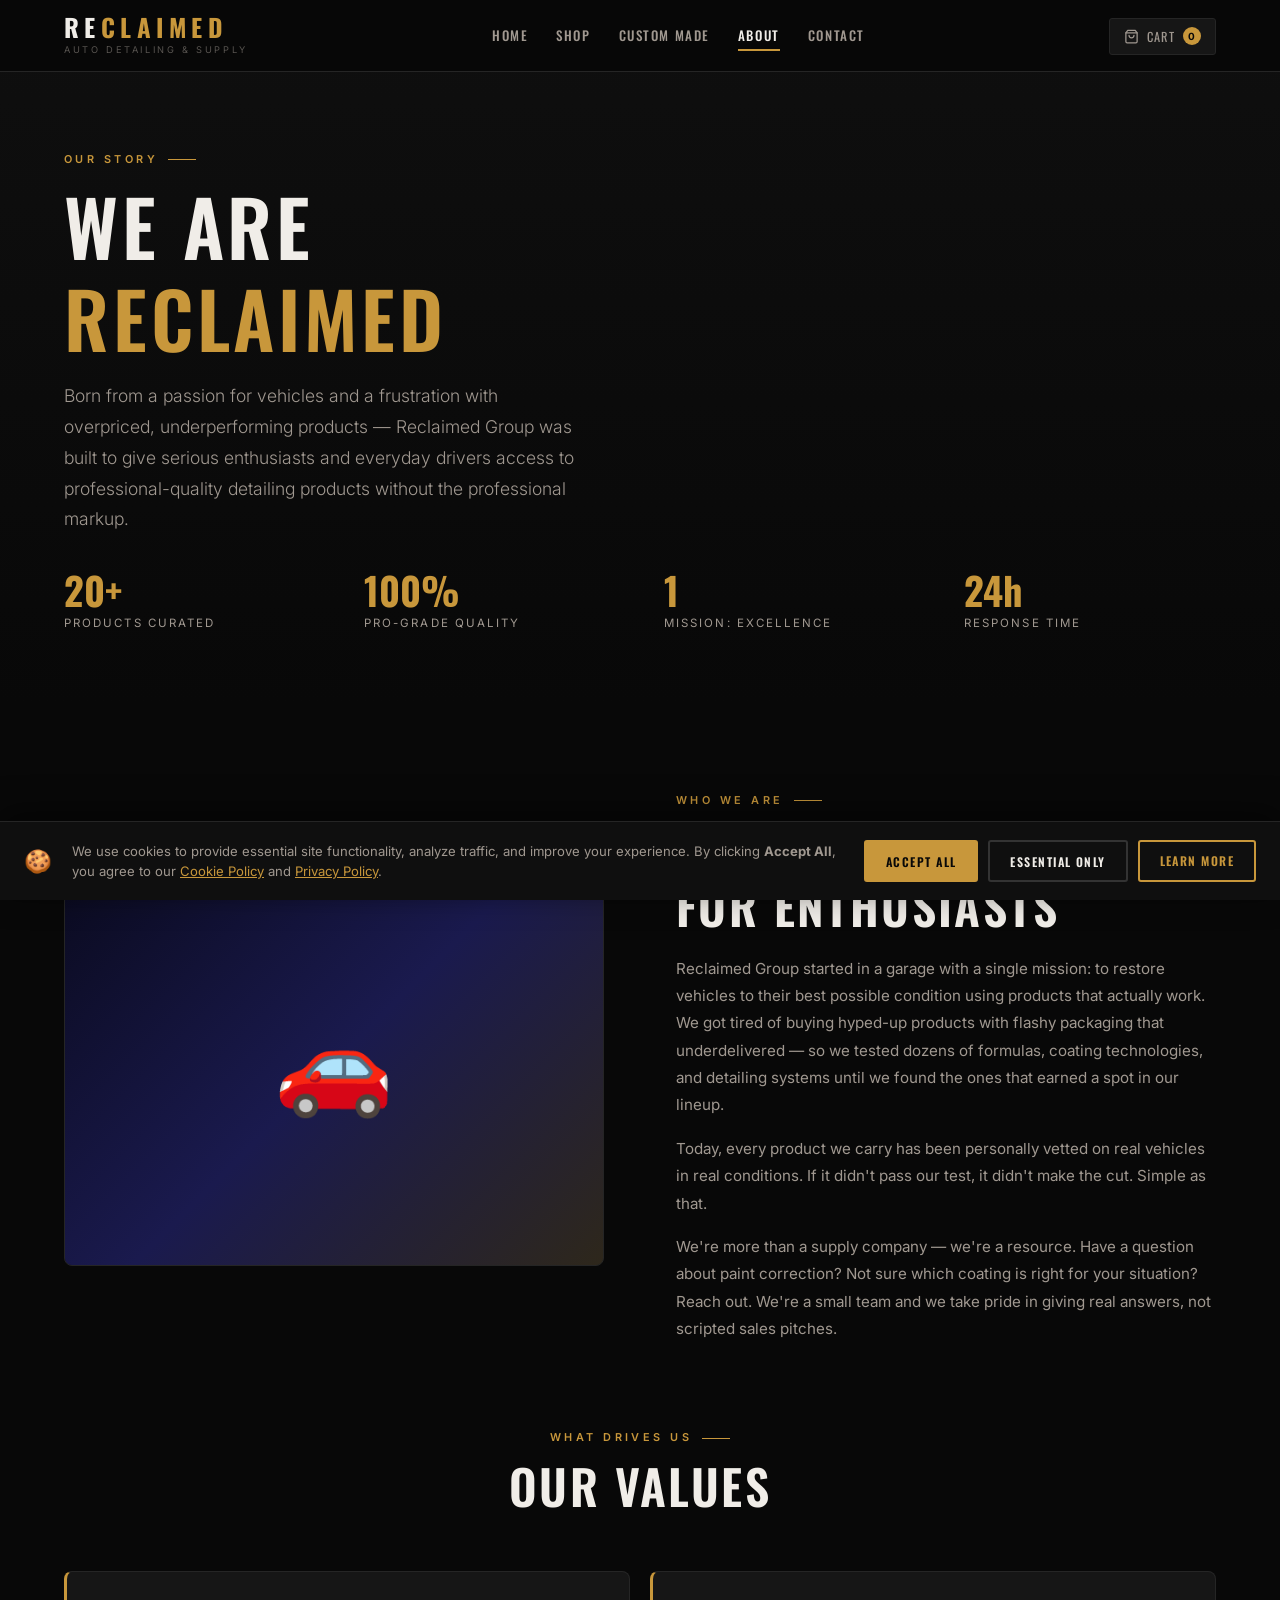
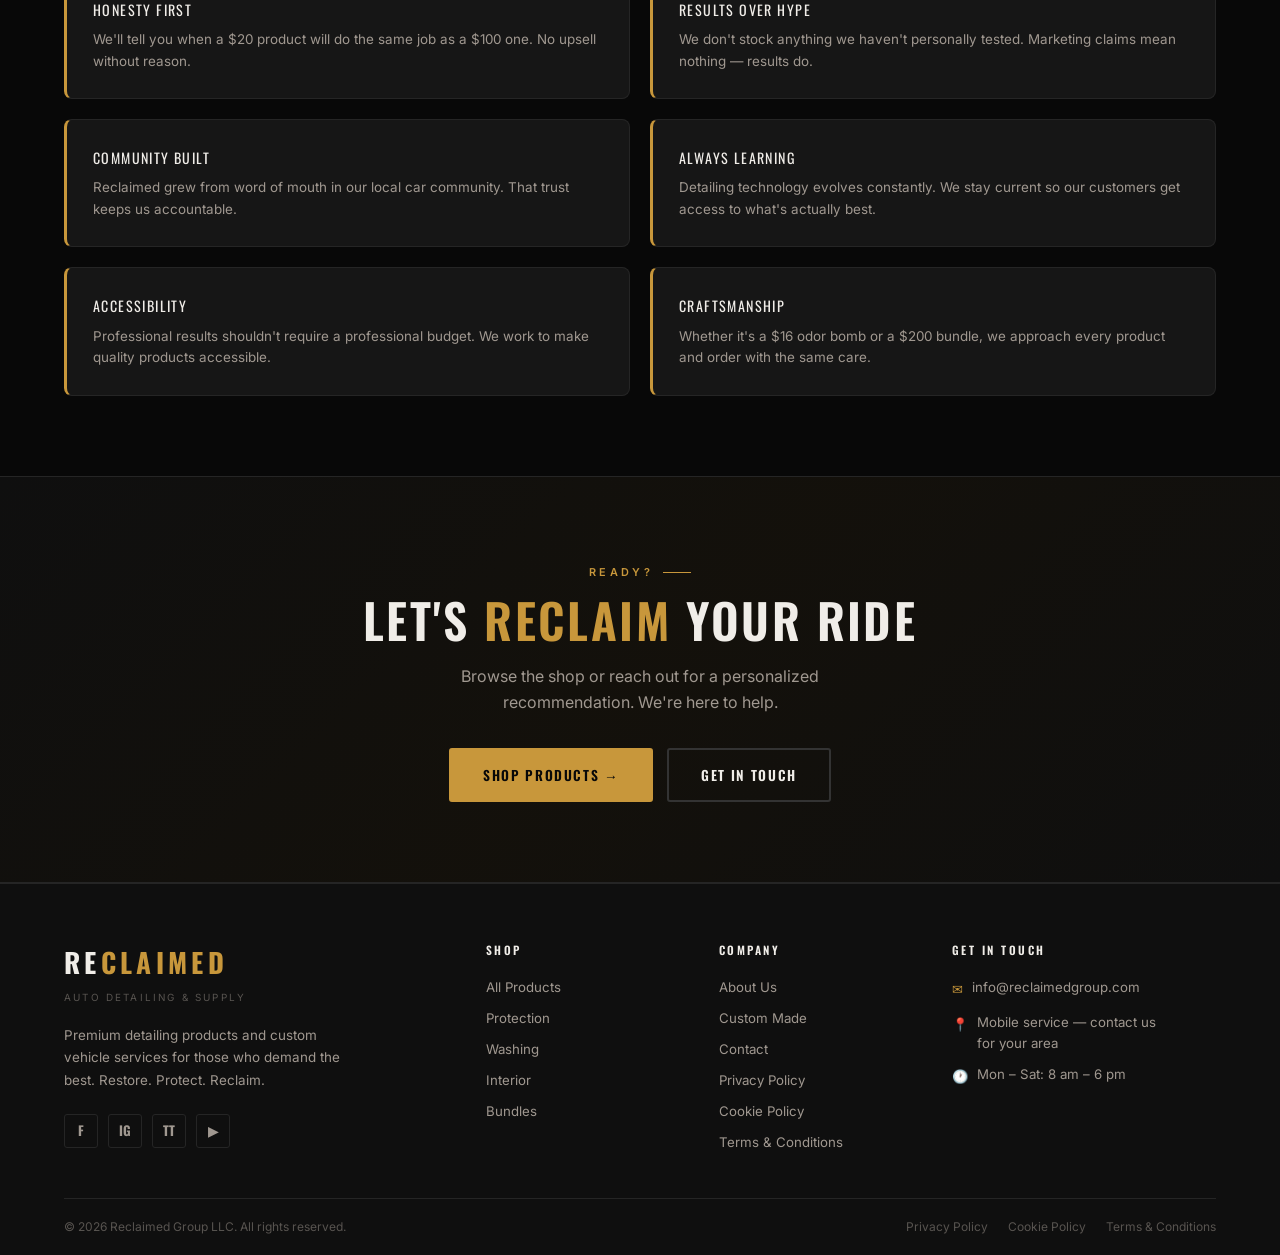
==== about.html @ 4d0b0079 "Launch Reclaimed Group full e-commerce website Complete multi-page shopping site with: - Home page w" ====
<!DOCTYPE html>
<html lang="en">
<head>
  <meta charset="UTF-8">
  <meta name="viewport" content="width=device-width, initial-scale=1.0">
  <meta name="description" content="About Reclaimed Group — who we are, what we believe, and why we do what we do.">
  <title>About | Reclaimed Group</title>
  <link rel="stylesheet" href="css/styles.css">
</head>
<body>

  <header id="nav" role="banner"></header>

  <!-- ═══ ABOUT HERO ══════════════════════════════════════════ -->
  <section class="about-hero">
    <div class="container">
      <div class="eyebrow">Our Story</div>
      <h1>We Are<br><span class="text-gold">Reclaimed</span></h1>
      <p style="font-size:1.1rem;color:var(--text-2);max-width:520px;margin-top:18px;line-height:1.75;font-weight:300">
        Born from a passion for vehicles and a frustration with overpriced, underperforming products —
        Reclaimed Group was built to give serious enthusiasts and everyday drivers access to professional-quality
        detailing products without the professional markup.
      </p>
      <div class="stats-row">
        <div class="stat-item">
          <div class="stat-num">20+</div>
          <div class="stat-label">Products Curated</div>
        </div>
        <div class="stat-item">
          <div class="stat-num">100%</div>
          <div class="stat-label">Pro-Grade Quality</div>
        </div>
        <div class="stat-item">
          <div class="stat-num">1</div>
          <div class="stat-label">Mission: Excellence</div>
        </div>
        <div class="stat-item">
          <div class="stat-num">24h</div>
          <div class="stat-label">Response Time</div>
        </div>
      </div>
    </div>
  </section>

  <!-- ═══ OUR STORY ═══════════════════════════════════════════ -->
  <section class="section">
    <div class="container">
      <div class="about-story">
        <div class="about-img-box">
          <div class="about-img-inner" aria-hidden="true" style="font-size:6rem">🚗</div>
        </div>
        <div>
          <div class="eyebrow">Who We Are</div>
          <h2 style="margin-bottom:20px">Built by Enthusiasts,<br>for Enthusiasts</h2>
          <p style="font-size:.95rem;color:var(--text-2);line-height:1.8;margin-bottom:16px">
            Reclaimed Group started in a garage with a single mission: to restore vehicles to their best possible
            condition using products that actually work. We got tired of buying hyped-up products with flashy packaging
            that underdelivered — so we tested dozens of formulas, coating technologies, and detailing systems until
            we found the ones that earned a spot in our lineup.
          </p>
          <p style="font-size:.95rem;color:var(--text-2);line-height:1.8;margin-bottom:16px">
            Today, every product we carry has been personally vetted on real vehicles in real conditions.
            If it didn't pass our test, it didn't make the cut. Simple as that.
          </p>
          <p style="font-size:.95rem;color:var(--text-2);line-height:1.8">
            We're more than a supply company — we're a resource. Have a question about paint correction?
            Not sure which coating is right for your situation? Reach out. We're a small team and we take
            pride in giving real answers, not scripted sales pitches.
          </p>
        </div>
      </div>
    </div>
  </section>

  <!-- ═══ OUR VALUES ═══════════════════════════════════════════ -->
  <section class="section" style="padding-top:0">
    <div class="container">
      <div class="section-header text-center">
        <div class="eyebrow">What Drives Us</div>
        <h2>Our Values</h2>
      </div>
      <div class="values-grid">
        <div class="value-card">
          <div class="value-title">Honesty First</div>
          <p class="value-desc">We'll tell you when a $20 product will do the same job as a $100 one. No upsell without reason.</p>
        </div>
        <div class="value-card">
          <div class="value-title">Results Over Hype</div>
          <p class="value-desc">We don't stock anything we haven't personally tested. Marketing claims mean nothing — results do.</p>
        </div>
        <div class="value-card">
          <div class="value-title">Community Built</div>
          <p class="value-desc">Reclaimed grew from word of mouth in our local car community. That trust keeps us accountable.</p>
        </div>
        <div class="value-card">
          <div class="value-title">Always Learning</div>
          <p class="value-desc">Detailing technology evolves constantly. We stay current so our customers get access to what's actually best.</p>
        </div>
        <div class="value-card">
          <div class="value-title">Accessibility</div>
          <p class="value-desc">Professional results shouldn't require a professional budget. We work to make quality products accessible.</p>
        </div>
        <div class="value-card">
          <div class="value-title">Craftsmanship</div>
          <p class="value-desc">Whether it's a $16 odor bomb or a $200 bundle, we approach every product and order with the same care.</p>
        </div>
      </div>
    </div>
  </section>

  <!-- ═══ CTA ════════════════════════════════════════════════ -->
  <section class="cta-banner">
    <div class="container">
      <div class="eyebrow">Ready?</div>
      <h2>Let's <span class="text-gold">Reclaim</span> Your Ride</h2>
      <p>Browse the shop or reach out for a personalized recommendation. We're here to help.</p>
      <div style="display:flex;gap:14px;justify-content:center;flex-wrap:wrap">
        <a href="shop.html" class="btn btn-primary">Shop Products &rarr;</a>
        <a href="contact.html" class="btn btn-outline">Get in Touch</a>
      </div>
    </div>
  </section>

  <footer id="footer" role="contentinfo"></footer>

  <script src="js/products.js"></script>
  <script src="js/cart.js"></script>
  <script src="js/components.js"></script>
  <script src="js/main.js"></script>
</body>
</html>
---- css/styles.css ----
@import url('https://fonts.googleapis.com/css2?family=Oswald:wght@400;500;600;700&family=Inter:wght@300;400;500;600;700&display=swap');

/* ============================================================
   RECLAIMED GROUP — Main Stylesheet
   ============================================================ */

:root {
  --gold:        #c8973b;
  --gold-light:  #e8b96a;
  --gold-dark:   #9e7628;
  --black:       #080808;
  --dark:        #0f0f0f;
  --card:        #161616;
  --card-hover:  #1e1e1e;
  --text-1:      #f0ede8;
  --text-2:      #a09890;
  --text-3:      #585450;
  --border:      #252525;
  --border-2:    #333333;
  --error:       #e05555;
  --success:     #4caf50;
  --font-h:      'Oswald', sans-serif;
  --font-b:      'Inter', sans-serif;
  --container:   1200px;
  --nav-h:       72px;
  --radius:      3px;
  --radius-lg:   8px;
  --shadow:      0 4px 32px rgba(0,0,0,0.55);
  --shadow-g:    0 0 40px rgba(200,151,59,0.18);
  --t:           0.2s ease;
  --ts:          0.35s ease;
}

*, *::before, *::after { box-sizing: border-box; margin: 0; padding: 0; }
html { scroll-behavior: smooth; font-size: 16px; }

body {
  font-family: var(--font-b);
  background: var(--black);
  color: var(--text-1);
  line-height: 1.65;
  overflow-x: hidden;
}

a { color: inherit; text-decoration: none; }
img { max-width: 100%; display: block; }
button { cursor: pointer; border: none; background: none; font-family: inherit; }
input, textarea, select { font-family: inherit; }
ul { list-style: none; }

/* ── Layout ──────────────────────────────── */
.container { max-width: var(--container); margin: 0 auto; padding: 0 24px; }
.section    { padding: 80px 0; }
.section-lg { padding: 120px 0; }

/* ── Typography ──────────────────────────── */
h1,h2,h3,h4,h5,h6 {
  font-family: var(--font-h);
  font-weight: 600;
  text-transform: uppercase;
  letter-spacing: .05em;
  line-height: 1.2;
}
h1 { font-size: clamp(2.4rem, 6vw, 5rem); }
h2 { font-size: clamp(1.8rem, 4vw, 3rem); }
h3 { font-size: clamp(1.2rem, 2.5vw, 1.8rem); }

.text-gold   { color: var(--gold); }
.text-muted  { color: var(--text-2); }
.text-center { text-align: center; }

/* ── Buttons ─────────────────────────────── */
.btn {
  display: inline-flex;
  align-items: center;
  gap: 8px;
  padding: 14px 32px;
  font-family: var(--font-h);
  font-size: .85rem;
  font-weight: 600;
  text-transform: uppercase;
  letter-spacing: .12em;
  border-radius: var(--radius);
  transition: all var(--t);
  cursor: pointer;
  white-space: nowrap;
  border: 2px solid transparent;
}

.btn-primary { background: var(--gold); color: var(--black); border-color: var(--gold); }
.btn-primary:hover { background: var(--gold-light); border-color: var(--gold-light); transform: translateY(-2px); box-shadow: var(--shadow-g); }

.btn-outline { background: transparent; color: var(--text-1); border-color: var(--border-2); }
.btn-outline:hover { border-color: var(--gold); color: var(--gold); transform: translateY(-2px); }

.btn-ghost { background: transparent; color: var(--gold); border-color: var(--gold); padding: 10px 20px; font-size: .75rem; }
.btn-ghost:hover { background: var(--gold); color: var(--black); }

.btn-sm { padding: 9px 20px; font-size: .75rem; }
.btn-full { width: 100%; justify-content: center; }

/* ── Navigation ──────────────────────────── */
#nav {
  position: fixed; top: 0; left: 0; right: 0; z-index: 1000;
  height: var(--nav-h);
  background: rgba(8,8,8,.95);
  backdrop-filter: blur(14px);
  border-bottom: 1px solid var(--border);
  transition: all var(--ts);
}
#nav.scrolled { background: rgba(8,8,8,.99); box-shadow: var(--shadow); }

.nav-inner { display: flex; align-items: center; justify-content: space-between; height: var(--nav-h); }

.nav-logo { display: flex; flex-direction: column; gap: 0; }
.nav-logo-text {
  font-family: var(--font-h);
  font-size: 1.55rem; font-weight: 700;
  letter-spacing: .22em; line-height: 1;
  color: var(--text-1);
}
.nav-logo-text span { color: var(--gold); }
.nav-logo-sub { font-size: .58rem; letter-spacing: .28em; text-transform: uppercase; color: var(--text-3); margin-top: 2px; }

.nav-links { display: flex; gap: 28px; align-items: center; }
.nav-links a {
  font-family: var(--font-h); font-size: .82rem; font-weight: 500;
  letter-spacing: .12em; text-transform: uppercase;
  color: var(--text-2); transition: color var(--t);
  position: relative;
}
.nav-links a::after {
  content: ''; position: absolute; bottom: -4px; left: 0;
  width: 0; height: 2px; background: var(--gold); transition: width var(--t);
}
.nav-links a:hover, .nav-links a.active { color: var(--text-1); }
.nav-links a:hover::after, .nav-links a.active::after { width: 100%; }

.nav-actions { display: flex; align-items: center; gap: 12px; }

.cart-btn {
  position: relative; display: flex; align-items: center; gap: 8px;
  padding: 8px 14px; background: var(--card);
  border: 1px solid var(--border); border-radius: var(--radius);
  color: var(--text-2); font-family: var(--font-h); font-size: .78rem;
  letter-spacing: .1em; text-transform: uppercase; transition: all var(--t);
}
.cart-btn:hover { border-color: var(--gold); color: var(--gold); }

.cart-count {
  display: inline-flex; align-items: center; justify-content: center;
  min-width: 18px; height: 18px; padding: 0 4px;
  background: var(--gold); color: var(--black); border-radius: 100px;
  font-size: .62rem; font-weight: 700; font-family: var(--font-b);
}

.hamburger { display: none; flex-direction: column; gap: 5px; padding: 4px; }
.hamburger span { display: block; width: 24px; height: 2px; background: var(--text-1); transition: all var(--t); }

/* ── Mobile Nav ──────────────────────────── */
.mobile-nav {
  display: none; position: fixed;
  top: var(--nav-h); left: 0; right: 0; bottom: 0;
  background: var(--black); z-index: 999;
  padding: 32px 24px; flex-direction: column; gap: 0;
  overflow-y: auto;
}
.mobile-nav.open { display: flex; }
.mobile-nav a {
  font-family: var(--font-h); font-size: 1.6rem; font-weight: 600;
  letter-spacing: .08em; text-transform: uppercase;
  color: var(--text-2); border-bottom: 1px solid var(--border);
  padding: 20px 0; transition: color var(--t);
}
.mobile-nav a:hover { color: var(--gold); }

/* ── Hero ────────────────────────────────── */
.hero {
  position: relative; min-height: 100vh;
  display: flex; align-items: center;
  background: var(--black); overflow: hidden;
  padding-top: var(--nav-h);
}
.hero-bg {
  position: absolute; inset: 0;
  background:
    radial-gradient(ellipse at 70% 50%, rgba(200,151,59,.07) 0%, transparent 60%),
    radial-gradient(ellipse at 15% 80%, rgba(200,151,59,.04) 0%, transparent 50%);
}
.hero-grid-lines {
  position: absolute; inset: 0;
  background-image:
    linear-gradient(rgba(200,151,59,.025) 1px, transparent 1px),
    linear-gradient(90deg, rgba(200,151,59,.025) 1px, transparent 1px);
  background-size: 64px 64px;
}
.hero-content { position: relative; z-index: 2; }
.hero-eyebrow {
  display: inline-flex; align-items: center; gap: 12px;
  margin-bottom: 24px; font-size: .72rem; letter-spacing: .32em;
  text-transform: uppercase; color: var(--gold); font-weight: 600;
}
.hero-eyebrow::before { content: ''; display: block; width: 36px; height: 1px; background: var(--gold); }

.hero h1 {
  font-size: clamp(3rem, 9vw, 7.5rem); font-weight: 700;
  letter-spacing: .14em; line-height: .95; margin-bottom: 28px;
}
.hero h1 .line-gold { color: var(--gold); }

.hero-desc {
  font-size: 1.05rem; color: var(--text-2);
  max-width: 460px; margin-bottom: 40px; line-height: 1.75; font-weight: 300;
}
.hero-actions { display: flex; gap: 14px; flex-wrap: wrap; }

.hero-badge {
  position: absolute; right: 8%; top: 50%; transform: translateY(-50%);
  width: 150px; height: 150px; border-radius: 50%;
  border: 1px solid rgba(200,151,59,.4);
  display: flex; flex-direction: column; align-items: center; justify-content: center;
  text-align: center; animation: heroSpin 24s linear infinite;
}
@keyframes heroSpin {
  from { transform: translateY(-50%) rotate(0deg); }
  to   { transform: translateY(-50%) rotate(360deg); }
}
.hero-badge-inner { animation: heroSpin 24s linear infinite reverse; }
.hero-badge-line1 { font-family: var(--font-h); font-size: .58rem; letter-spacing: .2em; color: var(--gold); display: block; }
.hero-badge-num   { font-family: var(--font-h); font-size: 1.6rem; font-weight: 700; color: var(--gold); display: block; line-height: 1; }

/* ── Section Headers ─────────────────────── */
.section-header { margin-bottom: 48px; }
.eyebrow {
  display: inline-flex; align-items: center; gap: 10px;
  font-size: .68rem; letter-spacing: .32em; text-transform: uppercase;
  color: var(--gold); font-weight: 600; margin-bottom: 10px;
}
.eyebrow::after { content: ''; display: block; width: 28px; height: 1px; background: var(--gold); }

/* ── Product Cards ───────────────────────── */
.product-grid { display: grid; grid-template-columns: repeat(auto-fill, minmax(270px, 1fr)); gap: 20px; }

.product-card {
  background: var(--card); border: 1px solid var(--border);
  border-radius: var(--radius-lg); overflow: hidden;
  transition: all var(--ts); cursor: pointer;
}
.product-card:hover { border-color: var(--gold); transform: translateY(-4px); box-shadow: var(--shadow-g); }

.product-image { position: relative; aspect-ratio: 4/3; overflow: hidden; }
.product-image-bg {
  width: 100%; height: 100%;
  display: flex; align-items: center; justify-content: center; font-size: 3.2rem;
}

.product-badge {
  position: absolute; top: 12px; left: 12px;
  padding: 4px 10px; font-family: var(--font-h); font-size: .62rem;
  font-weight: 700; letter-spacing: .1em; text-transform: uppercase;
  border-radius: 2px; color: var(--black);
}
.product-badge.popular { background: #e05555; color: #fff; }
.product-badge.new     { background: var(--gold); }
.product-badge.bundle  { background: #4caf50; color: #fff; }

.product-overlay {
  position: absolute; inset: 0; background: rgba(0,0,0,.72);
  display: flex; align-items: center; justify-content: center;
  opacity: 0; transition: opacity var(--t);
}
.product-card:hover .product-overlay { opacity: 1; }

.product-info { padding: 16px; }
.product-category { font-size: .62rem; letter-spacing: .22em; text-transform: uppercase; color: var(--gold); font-weight: 600; margin-bottom: 6px; }
.product-name { font-family: var(--font-h); font-size: 1rem; font-weight: 600; letter-spacing: .05em; text-transform: uppercase; color: var(--text-1); margin-bottom: 4px; }
.product-sub  { font-size: .78rem; color: var(--text-2); margin-bottom: 12px; }

.product-footer { display: flex; align-items: center; justify-content: space-between; padding-top: 12px; border-top: 1px solid var(--border); }
.product-price { font-family: var(--font-h); font-size: 1.15rem; font-weight: 700; color: var(--gold); }

/* ── Cart Sidebar ────────────────────────── */
.cart-overlay {
  position: fixed; inset: 0; background: rgba(0,0,0,.72);
  z-index: 1100; opacity: 0; pointer-events: none; transition: opacity var(--ts);
}
.cart-overlay.open { opacity: 1; pointer-events: all; }

.cart-sidebar {
  position: fixed; top: 0; right: 0; bottom: 0; width: 400px; max-width: 92vw;
  background: var(--dark); border-left: 1px solid var(--border);
  z-index: 1200; transform: translateX(100%); transition: transform var(--ts);
  display: flex; flex-direction: column;
}
.cart-sidebar.open { transform: translateX(0); }

.cart-header { display: flex; align-items: center; justify-content: space-between; padding: 22px 24px; border-bottom: 1px solid var(--border); }
.cart-title  { font-family: var(--font-h); font-size: 1.1rem; letter-spacing: .1em; text-transform: uppercase; }
.cart-close  {
  width: 34px; height: 34px; display: flex; align-items: center; justify-content: center;
  background: var(--card); border: 1px solid var(--border); border-radius: var(--radius);
  color: var(--text-1); font-size: 1.1rem; transition: all var(--t);
}
.cart-close:hover { border-color: var(--error); color: var(--error); }

.cart-items { flex: 1; overflow-y: auto; padding: 12px 16px; }

.cart-empty {
  display: flex; flex-direction: column; align-items: center; justify-content: center;
  height: 100%; gap: 14px; color: var(--text-2); text-align: center; padding: 40px;
}
.cart-empty-icon { font-size: 3rem; opacity: .3; }
.cart-empty p { font-size: .9rem; }

.cart-item { display: flex; gap: 14px; padding: 16px 0; border-bottom: 1px solid var(--border); }
.cart-item-img { width: 70px; height: 70px; border-radius: var(--radius); overflow: hidden; flex-shrink: 0; }
.cart-item-info { flex: 1; }
.cart-item-name  { font-family: var(--font-h); font-size: .82rem; letter-spacing: .05em; text-transform: uppercase; margin-bottom: 4px; }
.cart-item-price { font-size: .82rem; color: var(--gold); margin-bottom: 8px; }

.cart-item-qty { display: flex; align-items: center; gap: 6px; }
.qty-btn {
  width: 22px; height: 22px; display: flex; align-items: center; justify-content: center;
  background: var(--card); border: 1px solid var(--border); border-radius: 2px;
  color: var(--text-1); font-size: 1rem; line-height: 1; transition: all var(--t);
}
.qty-btn:hover { border-color: var(--gold); color: var(--gold); }
.qty-num { font-size: .82rem; min-width: 18px; text-align: center; }

.cart-item-remove { align-self: flex-start; color: var(--text-3); font-size: .8rem; transition: color var(--t); padding: 2px; }
.cart-item-remove:hover { color: var(--error); }

.cart-footer { padding: 20px 24px; border-top: 1px solid var(--border); }
.cart-total   { display: flex; justify-content: space-between; margin-bottom: 16px; align-items: center; }
.cart-total-label { font-family: var(--font-h); font-size: .75rem; letter-spacing: .18em; text-transform: uppercase; color: var(--text-2); }
.cart-total-val   { font-family: var(--font-h); font-size: 1.35rem; color: var(--gold); font-weight: 700; }
.cart-note { font-size: .72rem; color: var(--text-3); text-align: center; margin-top: 10px; line-height: 1.55; }

/* ── Features ────────────────────────────── */
.features-grid { display: grid; grid-template-columns: repeat(3,1fr); gap: 28px; }
.feature-card { padding: 32px; background: var(--card); border: 1px solid var(--border); border-radius: var(--radius-lg); transition: border-color var(--t); }
.feature-card:hover { border-color: var(--gold); }
.feature-icon  { font-size: 2rem; margin-bottom: 16px; }
.feature-title { font-family: var(--font-h); font-size: .9rem; letter-spacing: .08em; text-transform: uppercase; margin-bottom: 10px; }
.feature-desc  { font-size: .88rem; color: var(--text-2); line-height: 1.65; }

/* ── Testimonials ────────────────────────── */
.testimonials-grid { display: grid; grid-template-columns: repeat(3,1fr); gap: 22px; }
.testimonial-card { padding: 30px; background: var(--card); border: 1px solid var(--border); border-radius: var(--radius-lg); position: relative; }
.testimonial-card::before { content: '"'; position: absolute; top: 12px; left: 22px; font-family: Georgia, serif; font-size: 5rem; color: var(--gold); opacity: .15; line-height: 1; }
.stars { color: var(--gold); font-size: .8rem; margin-bottom: 14px; }
.testimonial-text { font-size: .9rem; color: var(--text-2); line-height: 1.72; margin-bottom: 18px; font-style: italic; }
.testimonial-author { display: flex; align-items: center; gap: 10px; }
.testimonial-avatar {
  width: 38px; height: 38px; border-radius: 50%; flex-shrink: 0;
  background: linear-gradient(135deg, var(--gold-dark), var(--gold));
  display: flex; align-items: center; justify-content: center;
  font-family: var(--font-h); font-size: .95rem; color: var(--black); font-weight: 700;
}
.testimonial-name     { font-family: var(--font-h); font-size: .8rem; letter-spacing: .06em; text-transform: uppercase; }
.testimonial-location { font-size: .72rem; color: var(--text-3); }

/* ── Gallery Strip ───────────────────────── */
.gallery-strip { display: grid; grid-template-columns: repeat(6,1fr); gap: 3px; }
.gallery-item { aspect-ratio: 1; overflow: hidden; }
.gallery-tile { width: 100%; height: 100%; transition: transform .4s ease; }
.gallery-item:hover .gallery-tile { transform: scale(1.06); }

/* ── CTA Banner ──────────────────────────── */
.cta-banner {
  background: linear-gradient(135deg, var(--dark) 0%, rgba(200,151,59,.06) 50%, var(--dark) 100%);
  border-top: 1px solid var(--border); border-bottom: 1px solid var(--border);
  padding: 80px 0; text-align: center;
}
.cta-banner h2 { margin-bottom: 14px; }
.cta-banner p  { color: var(--text-2); font-size: 1rem; max-width: 460px; margin: 0 auto 32px; }

/* ── Stats ───────────────────────────────── */
.stats-row { display: flex; gap: 48px; flex-wrap: wrap; margin-top: 36px; }
.stat-item { flex: 1; min-width: 100px; }
.stat-num   { font-family: var(--font-h); font-size: 2.4rem; font-weight: 700; color: var(--gold); line-height: 1; margin-bottom: 4px; }
.stat-label { font-size: .72rem; letter-spacing: .18em; text-transform: uppercase; color: var(--text-2); }

/* ── Forms ───────────────────────────────── */
.form-group { margin-bottom: 18px; }
.form-label {
  display: block; font-size: .72rem; font-family: var(--font-h); font-weight: 600;
  letter-spacing: .16em; text-transform: uppercase; color: var(--text-2); margin-bottom: 7px;
}
.form-label .req { color: var(--gold); margin-left: 3px; }

.form-input, .form-textarea, .form-select {
  width: 100%; padding: 12px 15px;
  background: var(--card); border: 1px solid var(--border);
  border-radius: var(--radius); color: var(--text-1); font-size: .92rem;
  transition: border-color var(--t); outline: none;
}
.form-input:focus, .form-textarea:focus, .form-select:focus { border-color: var(--gold); }
.form-input::placeholder, .form-textarea::placeholder { color: var(--text-3); }
.form-textarea { min-height: 140px; resize: vertical; }

.form-select {
  appearance: none; cursor: pointer;
  background-image: url("data:image/svg+xml,%3Csvg xmlns='http://www.w3.org/2000/svg' width='12' height='8'%3E%3Cpath d='M1 1l5 5 5-5' stroke='%23666' stroke-width='1.5' fill='none' stroke-linecap='round'/%3E%3C/svg%3E");
  background-repeat: no-repeat; background-position: right 15px center;
  padding-right: 36px;
}

.form-row { display: grid; grid-template-columns: 1fr 1fr; gap: 14px; }

.form-check { display: flex; align-items: flex-start; gap: 12px; cursor: pointer; margin-bottom: 8px; }
.form-check input[type="checkbox"] { display: none; }
.check-box {
  width: 20px; height: 20px; border: 2px solid var(--border-2); border-radius: 3px;
  display: flex; align-items: center; justify-content: center; flex-shrink: 0;
  margin-top: 2px; transition: all var(--t); background: var(--card);
}
.form-check input[type="checkbox"]:checked + .check-box { background: var(--gold); border-color: var(--gold); }
.form-check input[type="checkbox"]:checked + .check-box::after { content: '✓'; font-size: .7rem; color: var(--black); font-weight: 700; }
.check-text { font-size: .83rem; color: var(--text-2); line-height: 1.55; }
.check-text a { color: var(--gold); text-decoration: underline; }

.policy-box {
  background: rgba(200,151,59,.07); border: 1px solid rgba(200,151,59,.28);
  border-radius: var(--radius-lg); padding: 18px 22px; margin-bottom: 22px;
  display: flex; gap: 12px; align-items: flex-start;
}
.policy-box-icon { font-size: 1.1rem; color: var(--gold); flex-shrink: 0; margin-top: 1px; }
.policy-box-text { font-size: .83rem; color: var(--text-2); line-height: 1.6; }
.policy-box-text a { color: var(--gold); text-decoration: underline; }

.form-section-hd {
  font-family: var(--font-h); font-size: .75rem; letter-spacing: .2em;
  text-transform: uppercase; color: var(--gold);
  border-bottom: 1px solid var(--border); padding-bottom: 10px;
  margin: 28px 0 18px;
}
.form-section-hd:first-child { margin-top: 0; }

/* ── Page Header ─────────────────────────── */
.page-header {
  padding: calc(var(--nav-h) + 56px) 0 56px;
  background: linear-gradient(180deg, var(--dark) 0%, var(--black) 100%);
  border-bottom: 1px solid var(--border); text-align: center;
}
.page-header h1 { font-size: clamp(2rem, 5vw, 3.5rem); margin-bottom: 10px; }
.page-header p  { font-size: .98rem; color: var(--text-2); max-width: 480px; margin: 0 auto; }

/* ── Filter Bar ──────────────────────────── */
.filter-bar { display: flex; align-items: center; gap: 12px; padding: 24px 0; flex-wrap: wrap; }
.filter-label { font-family: var(--font-h); font-size: .72rem; letter-spacing: .16em; text-transform: uppercase; color: var(--text-2); white-space: nowrap; }
.filter-tags  { display: flex; gap: 7px; flex-wrap: wrap; }
.filter-tag {
  padding: 7px 15px; background: var(--card); border: 1px solid var(--border);
  border-radius: 100px; font-family: var(--font-h); font-size: .68rem;
  letter-spacing: .1em; text-transform: uppercase; color: var(--text-2);
  cursor: pointer; transition: all var(--t);
}
.filter-tag:hover, .filter-tag.active { background: var(--gold); border-color: var(--gold); color: var(--black); }
.sort-select {
  margin-left: auto; padding: 7px 32px 7px 14px;
  background: var(--card); border: 1px solid var(--border); border-radius: var(--radius);
  color: var(--text-2); font-family: var(--font-h); font-size: .68rem;
  letter-spacing: .1em; text-transform: uppercase; outline: none; cursor: pointer; appearance: none;
  background-image: url("data:image/svg+xml,%3Csvg xmlns='http://www.w3.org/2000/svg' width='12' height='8'%3E%3Cpath d='M1 1l5 5 5-5' stroke='%23666' stroke-width='1.5' fill='none' stroke-linecap='round'/%3E%3C/svg%3E");
  background-repeat: no-repeat; background-position: right 10px center;
}

/* ── Product Detail ──────────────────────── */
.product-detail { padding: calc(var(--nav-h) + 40px) 0 80px; }
.product-detail-grid { display: grid; grid-template-columns: 1fr 1fr; gap: 56px; align-items: start; }
.product-detail-img { aspect-ratio: 1; border-radius: var(--radius-lg); overflow: hidden; border: 1px solid var(--border); }
.detail-thumbs { display: grid; grid-template-columns: repeat(4,1fr); gap: 8px; margin-top: 10px; }
.detail-thumb  { aspect-ratio: 1; border-radius: var(--radius); overflow: hidden; border: 2px solid var(--border); cursor: pointer; transition: border-color var(--t); }
.detail-thumb.active, .detail-thumb:hover { border-color: var(--gold); }
.product-detail-cat  { font-size: .68rem; letter-spacing: .26em; text-transform: uppercase; color: var(--gold); font-weight: 600; margin-bottom: 8px; }
.product-detail-name { font-size: clamp(1.7rem, 3vw, 2.4rem); font-family: var(--font-h); letter-spacing: .05em; text-transform: uppercase; margin-bottom: 6px; }
.product-detail-sub  { font-size: .95rem; color: var(--text-2); margin-bottom: 18px; line-height: 1.6; }
.product-detail-price { font-family: var(--font-h); font-size: 2rem; font-weight: 700; color: var(--gold); margin-bottom: 22px; }

.feature-list li { display: flex; gap: 10px; align-items: flex-start; padding: 8px 0; font-size: .88rem; color: var(--text-2); border-bottom: 1px solid var(--border); }
.feature-list li:last-child { border-bottom: none; }
.check-icon { color: var(--gold); flex-shrink: 0; margin-top: 3px; font-size: .85rem; }

.qty-control { display: flex; align-items: center; border: 1px solid var(--border); border-radius: var(--radius); overflow: hidden; }
.qty-ctrl-btn { width: 38px; height: 42px; display: flex; align-items: center; justify-content: center; background: var(--card); color: var(--text-1); font-size: 1.1rem; transition: all var(--t); }
.qty-ctrl-btn:first-child { border-right: 1px solid var(--border); }
.qty-ctrl-btn:last-child  { border-left:  1px solid var(--border); }
.qty-ctrl-btn:hover { color: var(--gold); }
.qty-ctrl-input { width: 56px; height: 42px; background: var(--card); border: none; color: var(--text-1); text-align: center; font-family: var(--font-h); font-size: .9rem; outline: none; }
.detail-actions { display: flex; gap: 12px; margin-top: 22px; flex-wrap: wrap; }

.breadcrumb { display: flex; align-items: center; gap: 7px; padding: calc(var(--nav-h) + 14px) 0 0; font-size: .75rem; color: var(--text-3); }
.breadcrumb a:hover { color: var(--gold); }
.bc-sep { opacity: .5; }

/* ── Process Steps ───────────────────────── */
.process-grid { display: grid; grid-template-columns: repeat(3,1fr); gap: 28px; margin-bottom: 56px; }
.process-step { padding: 32px; background: var(--card); border: 1px solid var(--border); border-radius: var(--radius-lg); text-align: center; }
.process-num {
  width: 46px; height: 46px; background: var(--gold); color: var(--black);
  font-family: var(--font-h); font-size: 1.15rem; font-weight: 700;
  border-radius: 50%; display: flex; align-items: center; justify-content: center;
  margin: 0 auto 14px;
}
.process-title { font-family: var(--font-h); font-size: .88rem; letter-spacing: .1em; text-transform: uppercase; margin-bottom: 10px; }
.process-desc  { font-size: .84rem; color: var(--text-2); line-height: 1.6; }

/* ── About ───────────────────────────────── */
.about-hero { padding: calc(var(--nav-h) + 72px) 0 72px; background: linear-gradient(180deg, var(--dark) 0%, var(--black) 100%); }
.about-story { display: grid; grid-template-columns: 1fr 1fr; gap: 72px; align-items: center; }
.about-img-box { aspect-ratio: 4/3; background: var(--card); border: 1px solid var(--border); border-radius: var(--radius-lg); overflow: hidden; }
.about-img-inner { width: 100%; height: 100%; background: linear-gradient(135deg, #0a0a1e 0%, #1a1a4e 50%, #c8973b22 100%); display: flex; align-items: center; justify-content: center; font-size: 6rem; }
.values-grid { display: grid; grid-template-columns: 1fr 1fr; gap: 20px; margin-top: 56px; }
.value-card { padding: 26px; background: var(--card); border: 1px solid var(--border); border-radius: var(--radius-lg); border-left: 3px solid var(--gold); }
.value-title { font-family: var(--font-h); font-size: .88rem; letter-spacing: .1em; text-transform: uppercase; margin-bottom: 8px; }
.value-desc  { font-size: .84rem; color: var(--text-2); line-height: 1.6; }

/* ── Legal Pages ─────────────────────────── */
.legal-wrap { max-width: 800px; margin: 0 auto; padding: calc(var(--nav-h) + 60px) 24px 100px; }
.legal-wrap h1 { font-size: clamp(1.8rem, 4vw, 2.8rem); margin-bottom: 6px; }
.legal-date  { font-size: .78rem; color: var(--text-3); margin-bottom: 40px; display: block; }
.legal-wrap h2 { font-family: var(--font-h); font-size: 1.1rem; letter-spacing: .08em; text-transform: uppercase; color: var(--text-1); margin: 36px 0 10px; }
.legal-wrap p  { font-size: .93rem; color: var(--text-2); line-height: 1.82; margin-bottom: 14px; }
.legal-wrap ul { padding-left: 22px; margin-bottom: 14px; }
.legal-wrap ul li { list-style: disc; font-size: .93rem; color: var(--text-2); line-height: 1.72; margin-bottom: 7px; }
.legal-wrap a { color: var(--gold); }
.legal-divider { height: 1px; background: var(--border); margin: 36px 0; }

/* ── Footer ──────────────────────────────── */
#footer { background: var(--dark); border-top: 1px solid var(--border); padding: 56px 0 0; }
.footer-grid { display: grid; grid-template-columns: 2fr 1fr 1fr 1.4fr; gap: 44px; padding-bottom: 44px; border-bottom: 1px solid var(--border); }
.footer-logo { font-family: var(--font-h); font-size: 1.7rem; font-weight: 700; letter-spacing: .16em; margin-bottom: 4px; }
.footer-logo span { color: var(--gold); }
.footer-tagline { font-size: .62rem; letter-spacing: .22em; text-transform: uppercase; color: var(--text-3); margin-bottom: 18px; }
.footer-desc { font-size: .84rem; color: var(--text-2); line-height: 1.7; max-width: 280px; }
.footer-social { display: flex; gap: 10px; margin-top: 22px; }
.social-link {
  width: 34px; height: 34px; display: flex; align-items: center; justify-content: center;
  border: 1px solid var(--border); border-radius: var(--radius); color: var(--text-2);
  font-size: .82rem; font-weight: 700; font-family: var(--font-h); transition: all var(--t);
}
.social-link:hover { border-color: var(--gold); color: var(--gold); }
.footer-heading { font-family: var(--font-h); font-size: .72rem; font-weight: 600; letter-spacing: .22em; text-transform: uppercase; color: var(--text-1); margin-bottom: 18px; }
.footer-links { display: flex; flex-direction: column; gap: 9px; }
.footer-links a { font-size: .83rem; color: var(--text-2); transition: color var(--t); }
.footer-links a:hover { color: var(--gold); }
.footer-contact-row { display: flex; gap: 9px; align-items: flex-start; margin-bottom: 11px; }
.footer-contact-icon { color: var(--gold); font-size: .82rem; margin-top: 2px; flex-shrink: 0; }
.footer-contact-text { font-size: .83rem; color: var(--text-2); line-height: 1.55; }
.footer-bottom { padding: 18px 0; display: flex; align-items: center; justify-content: space-between; flex-wrap: wrap; gap: 10px; }
.footer-copy  { font-size: .75rem; color: var(--text-3); }
.footer-legal { display: flex; gap: 20px; }
.footer-legal a { font-size: .75rem; color: var(--text-3); transition: color var(--t); }
.footer-legal a:hover { color: var(--gold); }

/* ── Cookie Banner ───────────────────────── */
.cookie-banner {
  position: fixed; bottom: 0; left: 0; right: 0; z-index: 2000;
  background: var(--dark); border-top: 1px solid var(--border);
  padding: 18px 24px; display: flex; align-items: center; gap: 20px; flex-wrap: wrap;
  transform: translateY(100%); transition: transform var(--ts);
  box-shadow: 0 -8px 32px rgba(0,0,0,.55);
}
.cookie-banner.visible { transform: translateY(0); }
.cookie-icon  { font-size: 1.4rem; flex-shrink: 0; }
.cookie-text  { flex: 1; min-width: 200px; font-size: .82rem; color: var(--text-2); line-height: 1.55; }
.cookie-text a { color: var(--gold); text-decoration: underline; }
.cookie-actions { display: flex; gap: 10px; flex-wrap: wrap; }

/* ── Toast ───────────────────────────────── */
.toast {
  position: fixed; bottom: 24px; right: 24px; z-index: 3000;
  background: var(--card); border: 1px solid var(--gold); border-radius: var(--radius-lg);
  padding: 14px 18px; display: flex; align-items: center; gap: 10px;
  min-width: 260px; max-width: 340px; box-shadow: var(--shadow-g);
  transform: translateY(80px); opacity: 0; transition: all var(--ts);
}
.toast.show { transform: translateY(0); opacity: 1; }
.toast-icon  { color: var(--gold); font-size: 1rem; }
.toast-msg   { font-size: .85rem; flex: 1; }
.toast-close { color: var(--text-3); font-size: 1rem; padding: 2px; transition: color var(--t); }
.toast-close:hover { color: var(--text-1); }

/* ── Divider ─────────────────────────────── */
.divider { height: 1px; background: var(--border); margin: 44px 0; }

/* ── Responsive ──────────────────────────── */
@media (max-width: 1024px) {
  .nav-links { display: none; }
  .hamburger { display: flex; }
  .features-grid { grid-template-columns: 1fr 1fr; }
  .testimonials-grid { grid-template-columns: 1fr 1fr; }
  .footer-grid { grid-template-columns: 1fr 1fr; gap: 28px; }
  .about-story { grid-template-columns: 1fr; gap: 40px; }
  .gallery-strip { grid-template-columns: repeat(4,1fr); }
  .hero-badge { display: none; }
}
@media (max-width: 768px) {
  .section { padding: 56px 0; }
  .section-lg { padding: 80px 0; }
  .product-grid { grid-template-columns: repeat(2,1fr); gap: 14px; }
  .features-grid { grid-template-columns: 1fr; }
  .testimonials-grid { grid-template-columns: 1fr; }
  .process-grid { grid-template-columns: 1fr; }
  .form-row { grid-template-columns: 1fr; }
  .product-detail-grid { grid-template-columns: 1fr; }
  .gallery-strip { grid-template-columns: repeat(3,1fr); }
  .footer-grid { grid-template-columns: 1fr; }
  .footer-bottom { flex-direction: column; text-align: center; }
  .footer-legal { flex-wrap: wrap; justify-content: center; }
  .values-grid { grid-template-columns: 1fr; }
  .detail-actions { flex-direction: column; }
  .stats-row { gap: 28px; }
}
@media (max-width: 480px) {
  .container { padding: 0 16px; }
  .product-grid { grid-template-columns: 1fr; }
  .hero-actions { flex-direction: column; }
  .gallery-strip { grid-template-columns: repeat(2,1fr); }
  .detail-thumbs { grid-template-columns: repeat(4,1fr); }
  .hero h1 { font-size: 2.6rem; }
  .footer-grid { gap: 22px; }
}
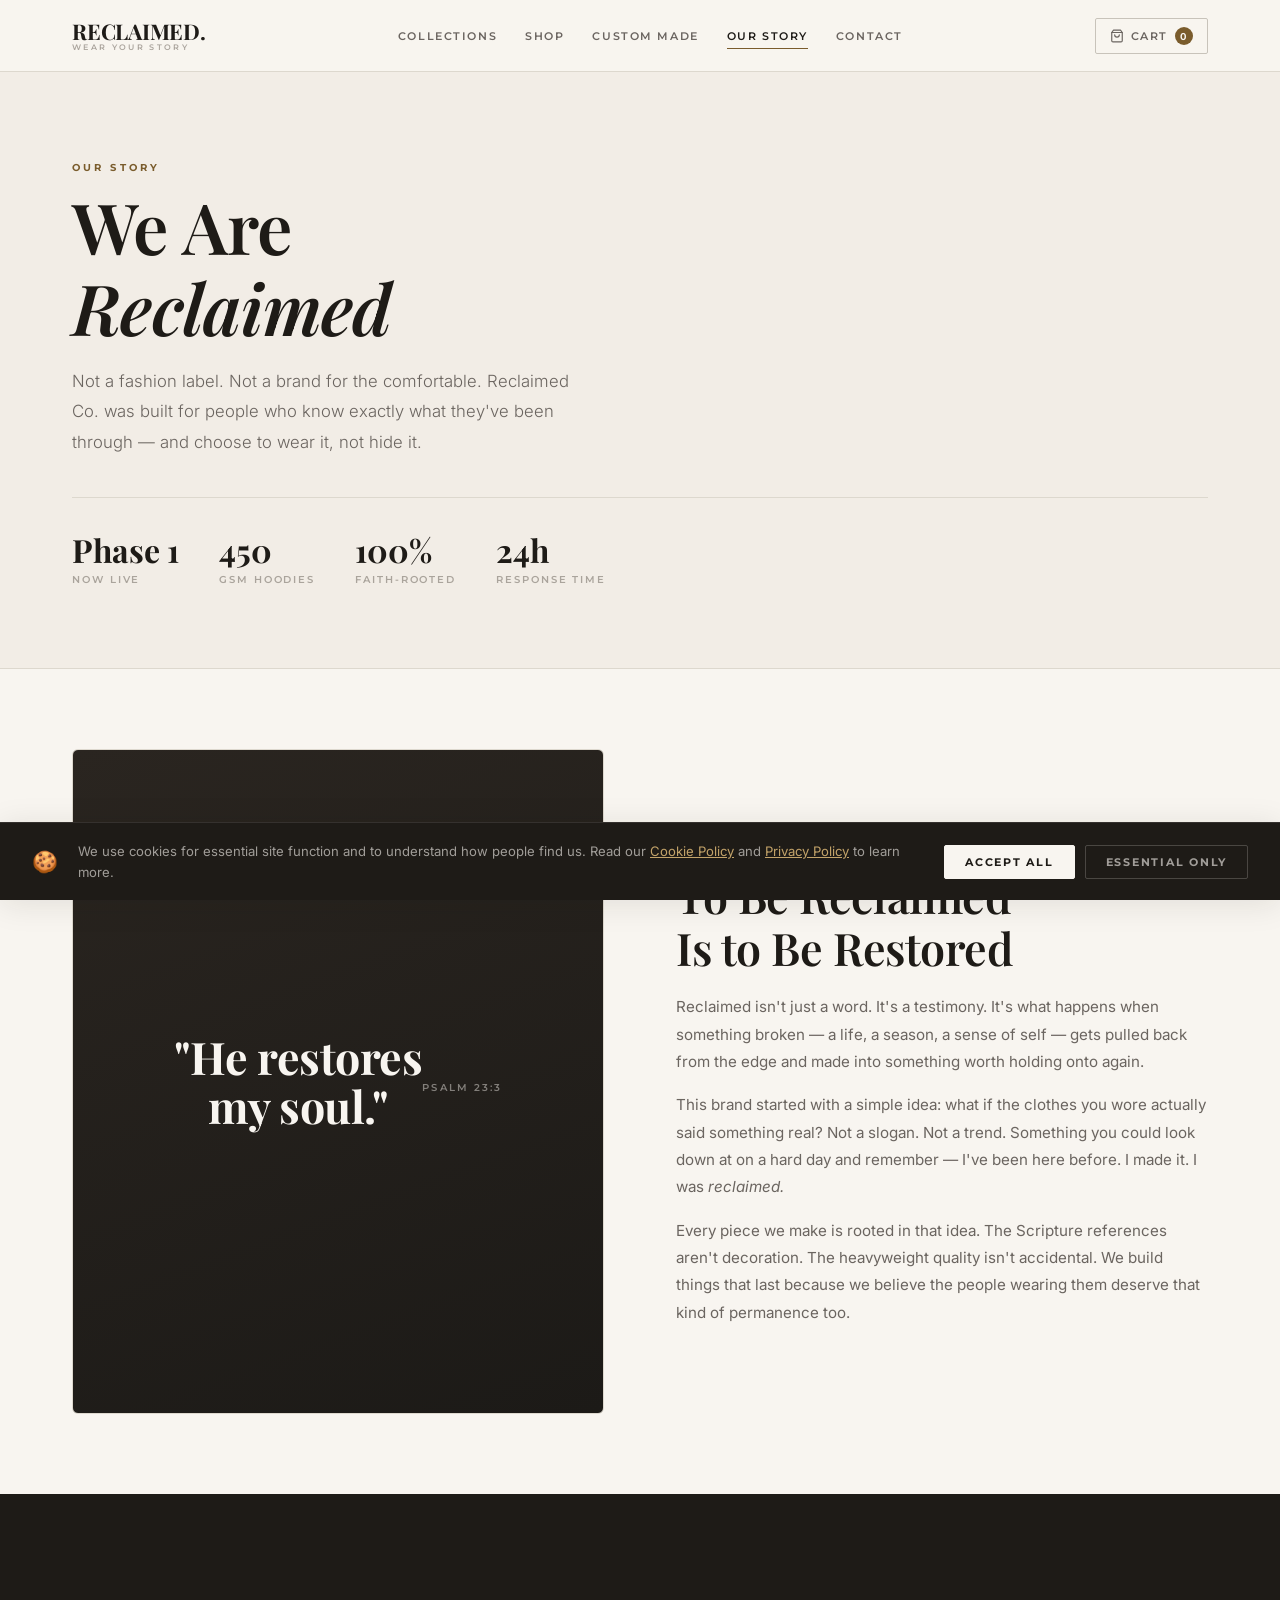
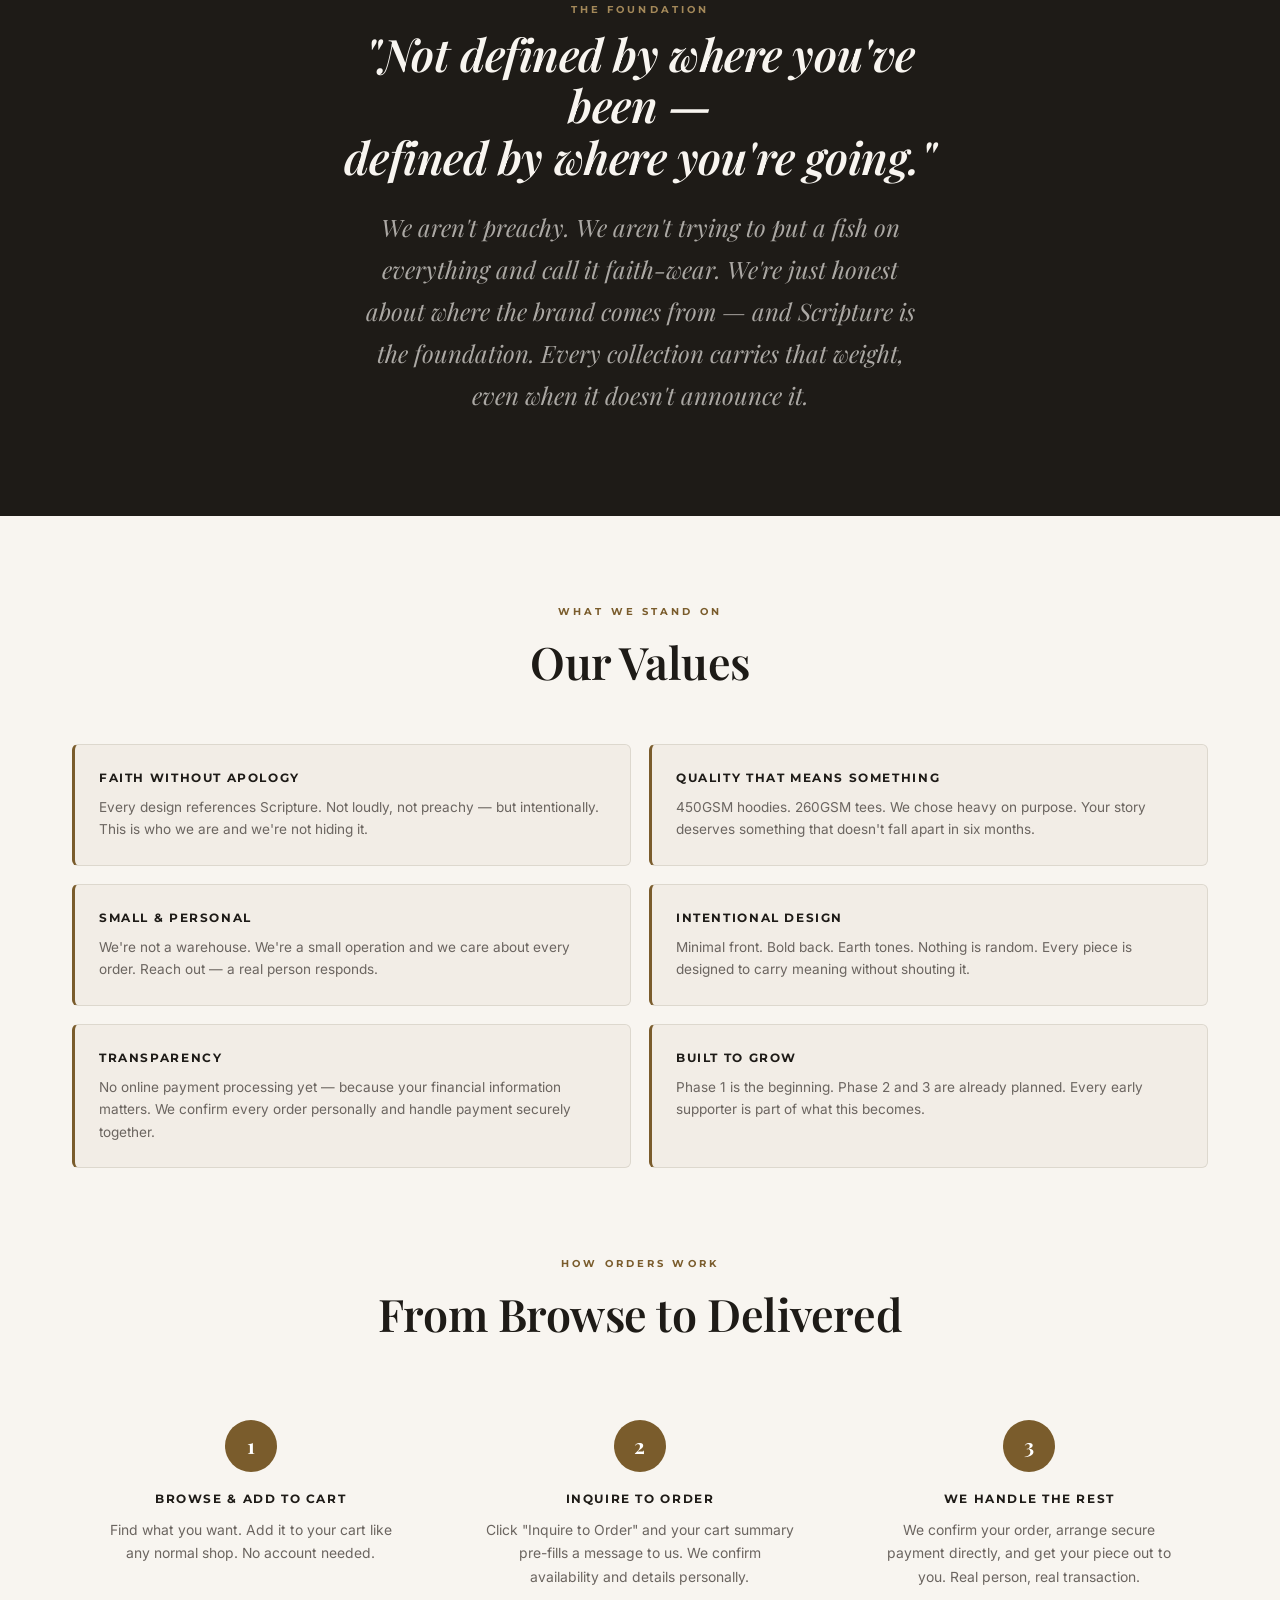
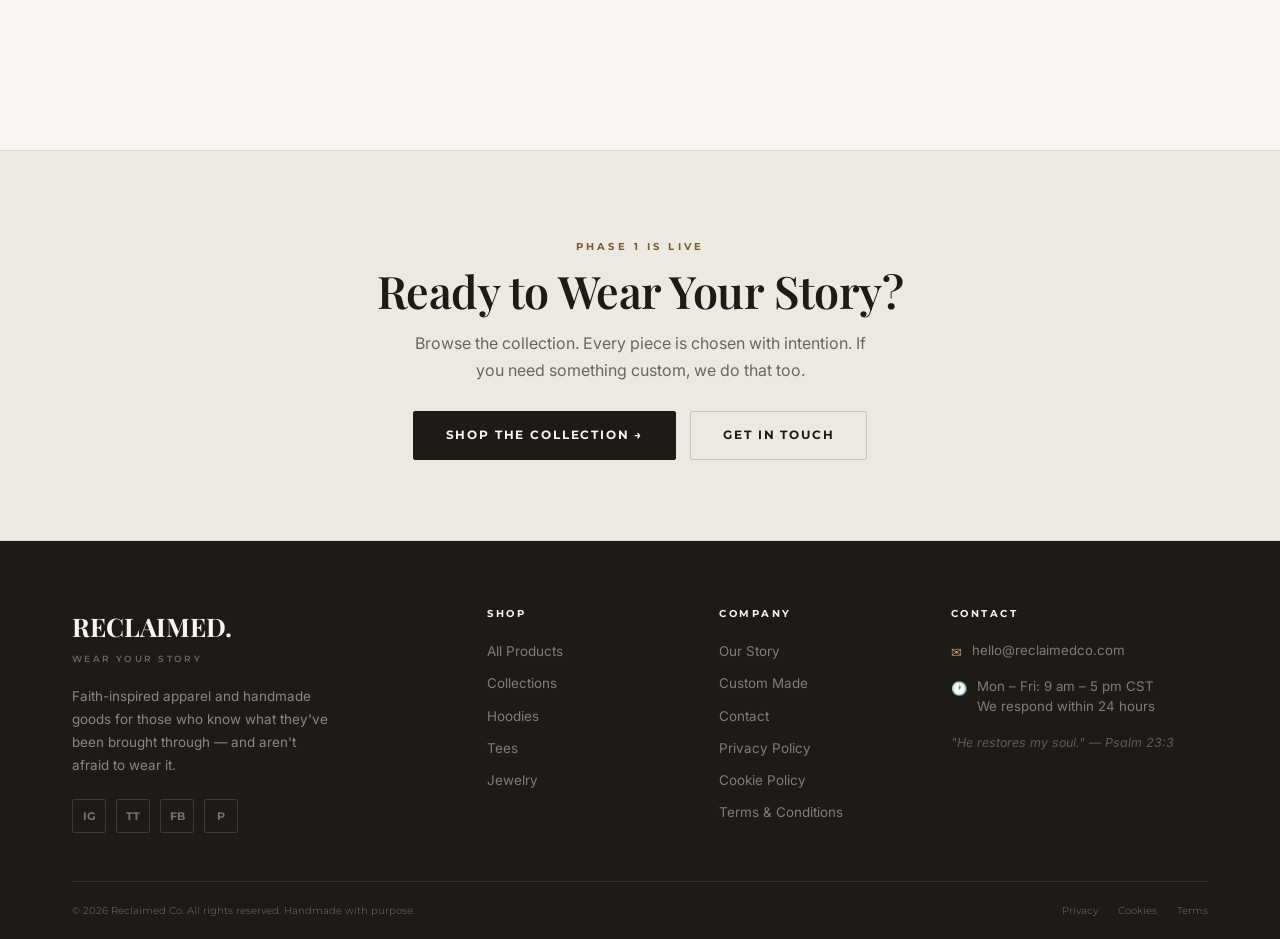
==== commit 2148eaad: "Rebuild site as Reclaimed Co. faith-inspired apparel brand Complete rebrand from auto-detailing to C" ====
--- a/about.html
+++ b/about.html
@@ -3,36 +3,36 @@
 <head>
   <meta charset="UTF-8">
   <meta name="viewport" content="width=device-width, initial-scale=1.0">
-  <meta name="description" content="About Reclaimed Group — who we are, what we believe, and why we do what we do.">
-  <title>About | Reclaimed Group</title>
+  <meta name="description" content="Our Story — Reclaimed Co. A faith-inspired brand built for people who've been broken, restored, and aren't afraid to show it.">
+  <title>Our Story | Reclaimed Co.</title>
   <link rel="stylesheet" href="css/styles.css">
 </head>
 <body>
 
   <header id="nav" role="banner"></header>
 
-  <!-- ═══ ABOUT HERO ══════════════════════════════════════════ -->
+  <!-- ═══ ABOUT HERO ════════════════════════════════════════ -->
   <section class="about-hero">
     <div class="container">
       <div class="eyebrow">Our Story</div>
-      <h1>We Are<br><span class="text-gold">Reclaimed</span></h1>
-      <p style="font-size:1.1rem;color:var(--text-2);max-width:520px;margin-top:18px;line-height:1.75;font-weight:300">
-        Born from a passion for vehicles and a frustration with overpriced, underperforming products —
-        Reclaimed Group was built to give serious enthusiasts and everyday drivers access to professional-quality
-        detailing products without the professional markup.
+      <h1>We Are<br><em>Reclaimed</em></h1>
+      <p style="font-size:1.05rem;color:var(--text-2);max-width:520px;margin-top:18px;line-height:1.8;font-weight:300">
+        Not a fashion label. Not a brand for the comfortable.
+        Reclaimed Co. was built for people who know exactly what they've been through —
+        and choose to wear it, not hide it.
       </p>
       <div class="stats-row">
         <div class="stat-item">
-          <div class="stat-num">20+</div>
-          <div class="stat-label">Products Curated</div>
+          <div class="stat-num">Phase 1</div>
+          <div class="stat-label">Now Live</div>
+        </div>
+        <div class="stat-item">
+          <div class="stat-num">450</div>
+          <div class="stat-label">GSM Hoodies</div>
         </div>
         <div class="stat-item">
           <div class="stat-num">100%</div>
-          <div class="stat-label">Pro-Grade Quality</div>
-        </div>
-        <div class="stat-item">
-          <div class="stat-num">1</div>
-          <div class="stat-label">Mission: Excellence</div>
+          <div class="stat-label">Faith-Rooted</div>
         </div>
         <div class="stat-item">
           <div class="stat-num">24h</div>
@@ -42,80 +42,156 @@
     </div>
   </section>
 
-  <!-- ═══ OUR STORY ═══════════════════════════════════════════ -->
+  <!-- ═══ WHAT DOES RECLAIMED MEAN ════════════════════════ -->
   <section class="section">
     <div class="container">
       <div class="about-story">
-        <div class="about-img-box">
-          <div class="about-img-inner" aria-hidden="true" style="font-size:6rem">🚗</div>
+        <div class="about-img-box" style="background:linear-gradient(160deg,#2A2520 0%,#1C1A17 100%)">
+          <div class="about-img-inner" style="font-family:'Playfair Display',serif;font-size:2.8rem;font-weight:700;color:#F8F5F0;letter-spacing:-.01em;line-height:1.1;text-align:center;padding:40px" aria-hidden="true">
+            "He restores<br>my soul."
+            <div style="font-family:'Montserrat',sans-serif;font-size:.65rem;font-weight:600;letter-spacing:.2em;text-transform:uppercase;color:rgba(248,245,240,.45);margin-top:14px">Psalm 23:3</div>
+          </div>
         </div>
         <div>
-          <div class="eyebrow">Who We Are</div>
-          <h2 style="margin-bottom:20px">Built by Enthusiasts,<br>for Enthusiasts</h2>
+          <div class="eyebrow">What Reclaimed Means</div>
+          <h2 style="margin-bottom:20px">To Be Reclaimed<br>Is to Be Restored</h2>
           <p style="font-size:.95rem;color:var(--text-2);line-height:1.8;margin-bottom:16px">
-            Reclaimed Group started in a garage with a single mission: to restore vehicles to their best possible
-            condition using products that actually work. We got tired of buying hyped-up products with flashy packaging
-            that underdelivered — so we tested dozens of formulas, coating technologies, and detailing systems until
-            we found the ones that earned a spot in our lineup.
+            Reclaimed isn't just a word. It's a testimony. It's what happens when something broken —
+            a life, a season, a sense of self — gets pulled back from the edge and made into something
+            worth holding onto again.
           </p>
           <p style="font-size:.95rem;color:var(--text-2);line-height:1.8;margin-bottom:16px">
-            Today, every product we carry has been personally vetted on real vehicles in real conditions.
-            If it didn't pass our test, it didn't make the cut. Simple as that.
+            This brand started with a simple idea: what if the clothes you wore actually said something real?
+            Not a slogan. Not a trend. Something you could look down at on a hard day and remember — I've been here before.
+            I made it. I was <em>reclaimed.</em>
           </p>
           <p style="font-size:.95rem;color:var(--text-2);line-height:1.8">
-            We're more than a supply company — we're a resource. Have a question about paint correction?
-            Not sure which coating is right for your situation? Reach out. We're a small team and we take
-            pride in giving real answers, not scripted sales pitches.
-          </p>
-        </div>
-      </div>
-    </div>
-  </section>
-
-  <!-- ═══ OUR VALUES ═══════════════════════════════════════════ -->
+            Every piece we make is rooted in that idea. The Scripture references aren't decoration.
+            The heavyweight quality isn't accidental. We build things that last because we believe
+            the people wearing them deserve that kind of permanence too.
+          </p>
+        </div>
+      </div>
+    </div>
+  </section>
+
+  <!-- ═══ THE FAITH FOUNDATION ════════════════════════════ -->
+  <div class="mission-block">
+    <div class="container">
+      <div class="eyebrow" style="color:rgba(196,164,106,.8)">The Foundation</div>
+      <h2 style="max-width:640px;margin:0 auto">
+        "Not defined by where you've been —<br>
+        <em>defined by where you're going."</em>
+      </h2>
+      <p class="mission-verse" style="margin-top:24px">
+        We aren't preachy. We aren't trying to put a fish on everything and call it faith-wear.
+        We're just honest about where the brand comes from — and Scripture is the foundation.
+        Every collection carries that weight, even when it doesn't announce it.
+      </p>
+    </div>
+  </div>
+
+  <!-- ═══ OUR VALUES ════════════════════════════════════ -->
+  <section class="section">
+    <div class="container">
+      <div class="section-header text-center">
+        <div class="eyebrow">What We Stand On</div>
+        <h2>Our Values</h2>
+      </div>
+      <div class="values-grid">
+        <div class="value-card">
+          <div class="value-title">Faith Without Apology</div>
+          <p class="value-desc">
+            Every design references Scripture. Not loudly, not preachy — but intentionally.
+            This is who we are and we're not hiding it.
+          </p>
+        </div>
+        <div class="value-card">
+          <div class="value-title">Quality That Means Something</div>
+          <p class="value-desc">
+            450GSM hoodies. 260GSM tees. We chose heavy on purpose.
+            Your story deserves something that doesn't fall apart in six months.
+          </p>
+        </div>
+        <div class="value-card">
+          <div class="value-title">Small &amp; Personal</div>
+          <p class="value-desc">
+            We're not a warehouse. We're a small operation and we care about every order.
+            Reach out — a real person responds.
+          </p>
+        </div>
+        <div class="value-card">
+          <div class="value-title">Intentional Design</div>
+          <p class="value-desc">
+            Minimal front. Bold back. Earth tones. Nothing is random.
+            Every piece is designed to carry meaning without shouting it.
+          </p>
+        </div>
+        <div class="value-card">
+          <div class="value-title">Transparency</div>
+          <p class="value-desc">
+            No online payment processing yet — because your financial information matters.
+            We confirm every order personally and handle payment securely together.
+          </p>
+        </div>
+        <div class="value-card">
+          <div class="value-title">Built to Grow</div>
+          <p class="value-desc">
+            Phase 1 is the beginning. Phase 2 and 3 are already planned.
+            Every early supporter is part of what this becomes.
+          </p>
+        </div>
+      </div>
+    </div>
+  </section>
+
+  <!-- ═══ THE PROCESS ═══════════════════════════════════ -->
   <section class="section" style="padding-top:0">
     <div class="container">
       <div class="section-header text-center">
-        <div class="eyebrow">What Drives Us</div>
-        <h2>Our Values</h2>
-      </div>
-      <div class="values-grid">
-        <div class="value-card">
-          <div class="value-title">Honesty First</div>
-          <p class="value-desc">We'll tell you when a $20 product will do the same job as a $100 one. No upsell without reason.</p>
-        </div>
-        <div class="value-card">
-          <div class="value-title">Results Over Hype</div>
-          <p class="value-desc">We don't stock anything we haven't personally tested. Marketing claims mean nothing — results do.</p>
-        </div>
-        <div class="value-card">
-          <div class="value-title">Community Built</div>
-          <p class="value-desc">Reclaimed grew from word of mouth in our local car community. That trust keeps us accountable.</p>
-        </div>
-        <div class="value-card">
-          <div class="value-title">Always Learning</div>
-          <p class="value-desc">Detailing technology evolves constantly. We stay current so our customers get access to what's actually best.</p>
-        </div>
-        <div class="value-card">
-          <div class="value-title">Accessibility</div>
-          <p class="value-desc">Professional results shouldn't require a professional budget. We work to make quality products accessible.</p>
-        </div>
-        <div class="value-card">
-          <div class="value-title">Craftsmanship</div>
-          <p class="value-desc">Whether it's a $16 odor bomb or a $200 bundle, we approach every product and order with the same care.</p>
-        </div>
-      </div>
-    </div>
-  </section>
-
-  <!-- ═══ CTA ════════════════════════════════════════════════ -->
+        <div class="eyebrow">How Orders Work</div>
+        <h2>From Browse to Delivered</h2>
+      </div>
+      <div class="process-grid">
+        <div class="process-step">
+          <div class="process-num" aria-label="Step 1">1</div>
+          <div class="process-title">Browse &amp; Add to Cart</div>
+          <p class="process-desc">
+            Find what you want. Add it to your cart like any normal shop.
+            No account needed.
+          </p>
+        </div>
+        <div class="process-step">
+          <div class="process-num" aria-label="Step 2">2</div>
+          <div class="process-title">Inquire to Order</div>
+          <p class="process-desc">
+            Click "Inquire to Order" and your cart summary pre-fills a message to us.
+            We confirm availability and details personally.
+          </p>
+        </div>
+        <div class="process-step">
+          <div class="process-num" aria-label="Step 3">3</div>
+          <div class="process-title">We Handle the Rest</div>
+          <p class="process-desc">
+            We confirm your order, arrange secure payment directly, and get your piece out to you.
+            Real person, real transaction.
+          </p>
+        </div>
+      </div>
+    </div>
+  </section>
+
+  <!-- ═══ CTA ════════════════════════════════════════════ -->
   <section class="cta-banner">
     <div class="container">
-      <div class="eyebrow">Ready?</div>
-      <h2>Let's <span class="text-gold">Reclaim</span> Your Ride</h2>
-      <p>Browse the shop or reach out for a personalized recommendation. We're here to help.</p>
+      <div class="eyebrow">Phase 1 is Live</div>
+      <h2>Ready to Wear Your Story?</h2>
+      <p>
+        Browse the collection. Every piece is chosen with intention.
+        If you need something custom, we do that too.
+      </p>
       <div style="display:flex;gap:14px;justify-content:center;flex-wrap:wrap">
-        <a href="shop.html" class="btn btn-primary">Shop Products &rarr;</a>
+        <a href="shop.html" class="btn btn-dark">Shop the Collection &rarr;</a>
         <a href="contact.html" class="btn btn-outline">Get in Touch</a>
       </div>
     </div>
--- a/css/styles.css
+++ b/css/styles.css
@@ -1,34 +1,52 @@
-@import url('https://fonts.googleapis.com/css2?family=Oswald:wght@400;500;600;700&family=Inter:wght@300;400;500;600;700&display=swap');
+@import url('https://fonts.googleapis.com/css2?family=Playfair+Display:ital,wght@0,400;0,500;0,600;0,700;1,400;1,500&family=Montserrat:wght@400;500;600;700&family=Inter:wght@300;400;500;600&display=swap');
 
 /* ============================================================
-   RECLAIMED GROUP — Main Stylesheet
+   RECLAIMED CO. — Brand Stylesheet
    ============================================================ */
 
 :root {
-  --gold:        #c8973b;
-  --gold-light:  #e8b96a;
-  --gold-dark:   #9e7628;
-  --black:       #080808;
-  --dark:        #0f0f0f;
-  --card:        #161616;
-  --card-hover:  #1e1e1e;
-  --text-1:      #f0ede8;
-  --text-2:      #a09890;
-  --text-3:      #585450;
-  --border:      #252525;
-  --border-2:    #333333;
-  --error:       #e05555;
-  --success:     #4caf50;
-  --font-h:      'Oswald', sans-serif;
-  --font-b:      'Inter', sans-serif;
-  --container:   1200px;
-  --nav-h:       72px;
-  --radius:      3px;
-  --radius-lg:   8px;
-  --shadow:      0 4px 32px rgba(0,0,0,0.55);
-  --shadow-g:    0 0 40px rgba(200,151,59,0.18);
-  --t:           0.2s ease;
-  --ts:          0.35s ease;
+  /* Core */
+  --bg:        #F8F5F0;
+  --surface:   #F2EDE6;
+  --card:      #EDE9E1;
+  --card-dark: #E4DFD6;
+
+  /* Accent */
+  --brown:     #7A5C2C;
+  --brown-l:   #C4A46A;
+  --olive:     #5C6340;
+  --olive-l:   #8A9462;
+
+  /* Text */
+  --text-1:    #1E1B17;
+  --text-2:    #6B6560;
+  --text-3:    #AAA49C;
+
+  /* Border */
+  --border:    #DDD8CE;
+  --border-2:  #C8C3BA;
+
+  /* State */
+  --error:     #C0392B;
+
+  /* Typography */
+  --font-h:    'Playfair Display', Georgia, serif;
+  --font-m:    'Montserrat', sans-serif;
+  --font-b:    'Inter', sans-serif;
+
+  /* Layout */
+  --container: 1200px;
+  --nav-h:     72px;
+  --radius:    2px;
+  --radius-lg: 6px;
+
+  /* Shadows */
+  --shadow:    0 4px 32px rgba(30,27,23,.1);
+  --shadow-sm: 0 2px 12px rgba(30,27,23,.07);
+
+  /* Transitions */
+  --t:         0.2s ease;
+  --ts:        0.35s ease;
 }
 
 *, *::before, *::after { box-sizing: border-box; margin: 0; padding: 0; }
@@ -36,7 +54,7 @@
 
 body {
   font-family: var(--font-b);
-  background: var(--black);
+  background: var(--bg);
   color: var(--text-1);
   line-height: 1.65;
   overflow-x: hidden;
@@ -49,24 +67,35 @@
 ul { list-style: none; }
 
 /* ── Layout ──────────────────────────────── */
-.container { max-width: var(--container); margin: 0 auto; padding: 0 24px; }
+.container  { max-width: var(--container); margin: 0 auto; padding: 0 32px; }
 .section    { padding: 80px 0; }
 .section-lg { padding: 120px 0; }
 
 /* ── Typography ──────────────────────────── */
-h1,h2,h3,h4,h5,h6 {
+h1,h2,h3,h4 {
   font-family: var(--font-h);
   font-weight: 600;
+  line-height: 1.15;
+  letter-spacing: -.01em;
+}
+h1 { font-size: clamp(2.4rem, 5.5vw, 4.5rem); }
+h2 { font-size: clamp(1.9rem, 3.5vw, 3rem); }
+h3 { font-size: clamp(1.3rem, 2.5vw, 1.7rem); }
+
+.eyebrow {
+  display: inline-block;
+  font-family: var(--font-m);
+  font-size: .65rem;
+  font-weight: 700;
+  letter-spacing: .3em;
   text-transform: uppercase;
-  letter-spacing: .05em;
-  line-height: 1.2;
-}
-h1 { font-size: clamp(2.4rem, 6vw, 5rem); }
-h2 { font-size: clamp(1.8rem, 4vw, 3rem); }
-h3 { font-size: clamp(1.2rem, 2.5vw, 1.8rem); }
-
-.text-gold   { color: var(--gold); }
-.text-muted  { color: var(--text-2); }
+  color: var(--brown);
+  margin-bottom: 10px;
+}
+
+.text-brown { color: var(--brown); }
+.text-olive { color: var(--olive); }
+.text-muted { color: var(--text-2); }
 .text-center { text-align: center; }
 
 /* ── Buttons ─────────────────────────────── */
@@ -75,363 +104,455 @@
   align-items: center;
   gap: 8px;
   padding: 14px 32px;
-  font-family: var(--font-h);
-  font-size: .85rem;
-  font-weight: 600;
+  font-family: var(--font-m);
+  font-size: .72rem;
+  font-weight: 700;
   text-transform: uppercase;
-  letter-spacing: .12em;
+  letter-spacing: .16em;
   border-radius: var(--radius);
   transition: all var(--t);
   cursor: pointer;
   white-space: nowrap;
-  border: 2px solid transparent;
-}
-
-.btn-primary { background: var(--gold); color: var(--black); border-color: var(--gold); }
-.btn-primary:hover { background: var(--gold-light); border-color: var(--gold-light); transform: translateY(-2px); box-shadow: var(--shadow-g); }
-
-.btn-outline { background: transparent; color: var(--text-1); border-color: var(--border-2); }
-.btn-outline:hover { border-color: var(--gold); color: var(--gold); transform: translateY(-2px); }
-
-.btn-ghost { background: transparent; color: var(--gold); border-color: var(--gold); padding: 10px 20px; font-size: .75rem; }
-.btn-ghost:hover { background: var(--gold); color: var(--black); }
-
-.btn-sm { padding: 9px 20px; font-size: .75rem; }
+  border: 1.5px solid transparent;
+}
+
+.btn-dark {
+  background: var(--text-1);
+  color: var(--bg);
+  border-color: var(--text-1);
+}
+.btn-dark:hover {
+  background: #2E2B26;
+  border-color: #2E2B26;
+  transform: translateY(-1px);
+  box-shadow: var(--shadow);
+}
+
+.btn-outline {
+  background: transparent;
+  color: var(--text-1);
+  border-color: var(--border-2);
+}
+.btn-outline:hover {
+  border-color: var(--text-1);
+  transform: translateY(-1px);
+}
+
+.btn-brown {
+  background: var(--brown);
+  color: var(--bg);
+  border-color: var(--brown);
+}
+.btn-brown:hover {
+  background: #6A4E24;
+  border-color: #6A4E24;
+  transform: translateY(-1px);
+  box-shadow: var(--shadow);
+}
+
+.btn-ghost {
+  background: transparent;
+  color: var(--brown);
+  border-color: var(--brown);
+  padding: 10px 22px;
+  font-size: .68rem;
+}
+.btn-ghost:hover { background: var(--brown); color: var(--bg); }
+
+.btn-sm   { padding: 9px 20px; font-size: .68rem; }
 .btn-full { width: 100%; justify-content: center; }
 
 /* ── Navigation ──────────────────────────── */
 #nav {
   position: fixed; top: 0; left: 0; right: 0; z-index: 1000;
   height: var(--nav-h);
-  background: rgba(8,8,8,.95);
-  backdrop-filter: blur(14px);
+  background: rgba(248,245,240,.96);
+  backdrop-filter: blur(12px);
   border-bottom: 1px solid var(--border);
   transition: all var(--ts);
 }
-#nav.scrolled { background: rgba(8,8,8,.99); box-shadow: var(--shadow); }
+#nav.scrolled { box-shadow: var(--shadow-sm); }
 
 .nav-inner { display: flex; align-items: center; justify-content: space-between; height: var(--nav-h); }
 
-.nav-logo { display: flex; flex-direction: column; gap: 0; }
-.nav-logo-text {
+.nav-logo {
+  display: flex; flex-direction: column; align-items: flex-start; gap: 1px;
+}
+.nav-logo-mark {
   font-family: var(--font-h);
-  font-size: 1.55rem; font-weight: 700;
-  letter-spacing: .22em; line-height: 1;
+  font-size: 1.35rem; font-weight: 700;
+  letter-spacing: -.01em; line-height: 1;
   color: var(--text-1);
 }
-.nav-logo-text span { color: var(--gold); }
-.nav-logo-sub { font-size: .58rem; letter-spacing: .28em; text-transform: uppercase; color: var(--text-3); margin-top: 2px; }
+.nav-logo-sub {
+  font-family: var(--font-m);
+  font-size: .52rem; font-weight: 600;
+  letter-spacing: .28em; text-transform: uppercase;
+  color: var(--text-3); line-height: 1;
+}
 
 .nav-links { display: flex; gap: 28px; align-items: center; }
 .nav-links a {
-  font-family: var(--font-h); font-size: .82rem; font-weight: 500;
-  letter-spacing: .12em; text-transform: uppercase;
-  color: var(--text-2); transition: color var(--t);
-  position: relative;
+  font-family: var(--font-m); font-size: .7rem; font-weight: 600;
+  letter-spacing: .14em; text-transform: uppercase;
+  color: var(--text-2); transition: color var(--t); position: relative;
 }
 .nav-links a::after {
   content: ''; position: absolute; bottom: -4px; left: 0;
-  width: 0; height: 2px; background: var(--gold); transition: width var(--t);
+  width: 0; height: 1.5px; background: var(--brown); transition: width var(--t);
 }
 .nav-links a:hover, .nav-links a.active { color: var(--text-1); }
 .nav-links a:hover::after, .nav-links a.active::after { width: 100%; }
 
-.nav-actions { display: flex; align-items: center; gap: 12px; }
+.nav-actions { display: flex; align-items: center; gap: 10px; }
 
 .cart-btn {
-  position: relative; display: flex; align-items: center; gap: 8px;
-  padding: 8px 14px; background: var(--card);
-  border: 1px solid var(--border); border-radius: var(--radius);
-  color: var(--text-2); font-family: var(--font-h); font-size: .78rem;
-  letter-spacing: .1em; text-transform: uppercase; transition: all var(--t);
-}
-.cart-btn:hover { border-color: var(--gold); color: var(--gold); }
+  display: flex; align-items: center; gap: 7px;
+  padding: 8px 14px; background: transparent;
+  border: 1.5px solid var(--border-2); border-radius: var(--radius);
+  color: var(--text-2); font-family: var(--font-m); font-size: .68rem;
+  font-weight: 600; letter-spacing: .14em; text-transform: uppercase;
+  transition: all var(--t); cursor: pointer;
+}
+.cart-btn:hover { border-color: var(--text-1); color: var(--text-1); }
 
 .cart-count {
   display: inline-flex; align-items: center; justify-content: center;
   min-width: 18px; height: 18px; padding: 0 4px;
-  background: var(--gold); color: var(--black); border-radius: 100px;
-  font-size: .62rem; font-weight: 700; font-family: var(--font-b);
+  background: var(--brown); color: var(--bg); border-radius: 100px;
+  font-size: .6rem; font-weight: 700; font-family: var(--font-b);
 }
 
 .hamburger { display: none; flex-direction: column; gap: 5px; padding: 4px; }
-.hamburger span { display: block; width: 24px; height: 2px; background: var(--text-1); transition: all var(--t); }
+.hamburger span { display: block; width: 22px; height: 1.5px; background: var(--text-1); transition: all var(--t); }
 
 /* ── Mobile Nav ──────────────────────────── */
 .mobile-nav {
   display: none; position: fixed;
   top: var(--nav-h); left: 0; right: 0; bottom: 0;
-  background: var(--black); z-index: 999;
-  padding: 32px 24px; flex-direction: column; gap: 0;
-  overflow-y: auto;
+  background: var(--bg); z-index: 999;
+  padding: 32px; flex-direction: column; gap: 0; overflow-y: auto;
+  border-top: 1px solid var(--border);
 }
 .mobile-nav.open { display: flex; }
 .mobile-nav a {
-  font-family: var(--font-h); font-size: 1.6rem; font-weight: 600;
-  letter-spacing: .08em; text-transform: uppercase;
+  font-family: var(--font-h); font-size: 2rem; font-weight: 600;
   color: var(--text-2); border-bottom: 1px solid var(--border);
   padding: 20px 0; transition: color var(--t);
 }
-.mobile-nav a:hover { color: var(--gold); }
+.mobile-nav a:hover { color: var(--brown); }
 
 /* ── Hero ────────────────────────────────── */
 .hero {
   position: relative; min-height: 100vh;
   display: flex; align-items: center;
-  background: var(--black); overflow: hidden;
-  padding-top: var(--nav-h);
-}
-.hero-bg {
-  position: absolute; inset: 0;
-  background:
-    radial-gradient(ellipse at 70% 50%, rgba(200,151,59,.07) 0%, transparent 60%),
-    radial-gradient(ellipse at 15% 80%, rgba(200,151,59,.04) 0%, transparent 50%);
-}
-.hero-grid-lines {
+  background: var(--bg); overflow: hidden; padding-top: var(--nav-h);
+}
+
+.hero-texture {
   position: absolute; inset: 0;
   background-image:
-    linear-gradient(rgba(200,151,59,.025) 1px, transparent 1px),
-    linear-gradient(90deg, rgba(200,151,59,.025) 1px, transparent 1px);
-  background-size: 64px 64px;
-}
-.hero-content { position: relative; z-index: 2; }
-.hero-eyebrow {
-  display: inline-flex; align-items: center; gap: 12px;
-  margin-bottom: 24px; font-size: .72rem; letter-spacing: .32em;
-  text-transform: uppercase; color: var(--gold); font-weight: 600;
-}
-.hero-eyebrow::before { content: ''; display: block; width: 36px; height: 1px; background: var(--gold); }
+    radial-gradient(ellipse at 80% 20%, rgba(90,80,60,.06) 0%, transparent 50%),
+    radial-gradient(ellipse at 10% 90%, rgba(92,99,64,.05) 0%, transparent 40%);
+}
+
+.hero-content { position: relative; z-index: 2; max-width: 680px; }
+
+.hero-tagline {
+  font-family: var(--font-h); font-style: italic;
+  font-size: clamp(1rem, 2vw, 1.25rem); color: var(--text-2);
+  margin-bottom: 20px; font-weight: 400;
+}
 
 .hero h1 {
-  font-size: clamp(3rem, 9vw, 7.5rem); font-weight: 700;
-  letter-spacing: .14em; line-height: .95; margin-bottom: 28px;
-}
-.hero h1 .line-gold { color: var(--gold); }
-
-.hero-desc {
-  font-size: 1.05rem; color: var(--text-2);
-  max-width: 460px; margin-bottom: 40px; line-height: 1.75; font-weight: 300;
-}
-.hero-actions { display: flex; gap: 14px; flex-wrap: wrap; }
-
-.hero-badge {
-  position: absolute; right: 8%; top: 50%; transform: translateY(-50%);
-  width: 150px; height: 150px; border-radius: 50%;
-  border: 1px solid rgba(200,151,59,.4);
-  display: flex; flex-direction: column; align-items: center; justify-content: center;
-  text-align: center; animation: heroSpin 24s linear infinite;
-}
-@keyframes heroSpin {
-  from { transform: translateY(-50%) rotate(0deg); }
-  to   { transform: translateY(-50%) rotate(360deg); }
-}
-.hero-badge-inner { animation: heroSpin 24s linear infinite reverse; }
-.hero-badge-line1 { font-family: var(--font-h); font-size: .58rem; letter-spacing: .2em; color: var(--gold); display: block; }
-.hero-badge-num   { font-family: var(--font-h); font-size: 1.6rem; font-weight: 700; color: var(--gold); display: block; line-height: 1; }
-
-/* ── Section Headers ─────────────────────── */
+  font-size: clamp(3.5rem, 9vw, 7.5rem); font-weight: 700;
+  letter-spacing: -.02em; line-height: .92;
+  color: var(--text-1); margin-bottom: 24px;
+}
+.hero h1 .script { color: var(--brown); }
+
+.hero-sub {
+  font-size: 1rem; color: var(--text-2); font-weight: 300;
+  max-width: 420px; line-height: 1.8; margin-bottom: 36px;
+}
+
+.hero-actions { display: flex; gap: 12px; flex-wrap: wrap; }
+
+.hero-scroll {
+  position: absolute; bottom: 32px; left: 50%;
+  transform: translateX(-50%);
+  display: flex; flex-direction: column; align-items: center; gap: 8px;
+  font-family: var(--font-m); font-size: .58rem; letter-spacing: .24em;
+  text-transform: uppercase; color: var(--text-3);
+  animation: heroScroll 2s ease-in-out infinite;
+}
+.hero-scroll::after {
+  content: ''; display: block; width: 1px; height: 32px;
+  background: linear-gradient(var(--text-3), transparent);
+}
+@keyframes heroScroll {
+  0%,100% { transform: translateX(-50%) translateY(0); }
+  50%      { transform: translateX(-50%) translateY(5px); }
+}
+
+.hero-accent {
+  position: absolute; right: 0; top: 0; bottom: 0; width: 40%;
+  background: linear-gradient(160deg, var(--surface) 0%, var(--card) 100%);
+  clip-path: polygon(15% 0, 100% 0, 100% 100%, 0 100%);
+  display: flex; align-items: center; justify-content: center;
+}
+.hero-accent-text {
+  writing-mode: vertical-rl; text-orientation: mixed;
+  font-family: var(--font-h); font-size: clamp(3rem, 5vw, 6rem);
+  font-weight: 700; color: rgba(30,27,23,.05);
+  letter-spacing: .1em; user-select: none;
+}
+
+/* ── Section Header ──────────────────────── */
 .section-header { margin-bottom: 48px; }
-.eyebrow {
-  display: inline-flex; align-items: center; gap: 10px;
-  font-size: .68rem; letter-spacing: .32em; text-transform: uppercase;
-  color: var(--gold); font-weight: 600; margin-bottom: 10px;
-}
-.eyebrow::after { content: ''; display: block; width: 28px; height: 1px; background: var(--gold); }
+.section-header h2 { margin-top: 6px; }
 
 /* ── Product Cards ───────────────────────── */
-.product-grid { display: grid; grid-template-columns: repeat(auto-fill, minmax(270px, 1fr)); gap: 20px; }
+.product-grid { display: grid; grid-template-columns: repeat(auto-fill, minmax(280px, 1fr)); gap: 24px; }
+.product-grid-4 { grid-template-columns: repeat(4, 1fr); }
 
 .product-card {
   background: var(--card); border: 1px solid var(--border);
   border-radius: var(--radius-lg); overflow: hidden;
   transition: all var(--ts); cursor: pointer;
-}
-.product-card:hover { border-color: var(--gold); transform: translateY(-4px); box-shadow: var(--shadow-g); }
-
-.product-image { position: relative; aspect-ratio: 4/3; overflow: hidden; }
-.product-image-bg {
-  width: 100%; height: 100%;
-  display: flex; align-items: center; justify-content: center; font-size: 3.2rem;
+  display: flex; flex-direction: column;
+}
+.product-card:hover { transform: translateY(-3px); box-shadow: var(--shadow); border-color: var(--border-2); }
+
+.product-img {
+  position: relative; aspect-ratio: 3/4; overflow: hidden;
+  display: flex; align-items: center; justify-content: center;
+}
+
+.product-img-swatch {
+  position: absolute; inset: 0;
+  transition: transform .5s ease;
+}
+.product-card:hover .product-img-swatch { transform: scale(1.03); }
+
+.product-img-label {
+  position: relative; z-index: 2;
+  font-family: var(--font-h); font-size: 1.5rem; font-weight: 700;
+  letter-spacing: -.01em; opacity: .15;
+  text-align: center; padding: 20px;
 }
 
 .product-badge {
-  position: absolute; top: 12px; left: 12px;
-  padding: 4px 10px; font-family: var(--font-h); font-size: .62rem;
-  font-weight: 700; letter-spacing: .1em; text-transform: uppercase;
-  border-radius: 2px; color: var(--black);
-}
-.product-badge.popular { background: #e05555; color: #fff; }
-.product-badge.new     { background: var(--gold); }
-.product-badge.bundle  { background: #4caf50; color: #fff; }
+  position: absolute; top: 14px; left: 14px; z-index: 3;
+  padding: 4px 10px; font-family: var(--font-m); font-size: .58rem;
+  font-weight: 700; letter-spacing: .14em; text-transform: uppercase;
+  border-radius: 2px;
+}
+.badge-new      { background: var(--text-1); color: var(--bg); }
+.badge-seasonal { background: var(--olive);  color: var(--bg); }
+.badge-launch   { background: var(--brown);  color: var(--bg); }
 
 .product-overlay {
-  position: absolute; inset: 0; background: rgba(0,0,0,.72);
+  position: absolute; inset: 0; background: rgba(30,27,23,.6);
   display: flex; align-items: center; justify-content: center;
-  opacity: 0; transition: opacity var(--t);
+  opacity: 0; transition: opacity var(--t); z-index: 4;
 }
 .product-card:hover .product-overlay { opacity: 1; }
 
-.product-info { padding: 16px; }
-.product-category { font-size: .62rem; letter-spacing: .22em; text-transform: uppercase; color: var(--gold); font-weight: 600; margin-bottom: 6px; }
-.product-name { font-family: var(--font-h); font-size: 1rem; font-weight: 600; letter-spacing: .05em; text-transform: uppercase; color: var(--text-1); margin-bottom: 4px; }
-.product-sub  { font-size: .78rem; color: var(--text-2); margin-bottom: 12px; }
-
-.product-footer { display: flex; align-items: center; justify-content: space-between; padding-top: 12px; border-top: 1px solid var(--border); }
-.product-price { font-family: var(--font-h); font-size: 1.15rem; font-weight: 700; color: var(--gold); }
+.product-info { padding: 18px 20px; flex: 1; display: flex; flex-direction: column; }
+.product-collection { font-family: var(--font-m); font-size: .6rem; font-weight: 700; letter-spacing: .22em; text-transform: uppercase; color: var(--brown); margin-bottom: 5px; }
+.product-name  { font-family: var(--font-h); font-size: 1.05rem; font-weight: 600; color: var(--text-1); margin-bottom: 3px; }
+.product-color { font-size: .78rem; color: var(--text-2); margin-bottom: auto; }
+.product-footer { display: flex; align-items: center; justify-content: space-between; padding-top: 14px; margin-top: 14px; border-top: 1px solid var(--border); }
+.product-price  { font-family: var(--font-m); font-size: 1rem; font-weight: 700; color: var(--text-1); }
+
+/* Color swatches */
+.product-swatches { display: flex; gap: 5px; margin-bottom: 12px; }
+.swatch {
+  width: 16px; height: 16px; border-radius: 50%;
+  border: 1.5px solid var(--border); cursor: pointer;
+  transition: transform var(--t);
+}
+.swatch:hover { transform: scale(1.2); }
+.swatch.active { border-color: var(--text-1); }
+
+/* ── Collection Cards ────────────────────── */
+.collections-grid { display: grid; grid-template-columns: repeat(3, 1fr); gap: 20px; }
+
+.collection-card {
+  position: relative; aspect-ratio: 3/4; overflow: hidden;
+  border-radius: var(--radius-lg); cursor: pointer;
+  border: 1px solid var(--border);
+}
+.collection-bg { position: absolute; inset: 0; transition: transform .5s ease; }
+.collection-card:hover .collection-bg { transform: scale(1.04); }
+
+.collection-overlay {
+  position: absolute; inset: 0;
+  background: linear-gradient(0deg, rgba(30,27,23,.75) 0%, transparent 55%);
+}
+.collection-info {
+  position: absolute; bottom: 0; left: 0; right: 0;
+  padding: 28px 24px;
+}
+.collection-label { font-family: var(--font-m); font-size: .62rem; font-weight: 700; letter-spacing: .24em; text-transform: uppercase; color: rgba(248,245,240,.6); margin-bottom: 6px; }
+.collection-name  { font-family: var(--font-h); font-size: 1.4rem; font-weight: 600; color: var(--bg); margin-bottom: 12px; }
+.collection-link  { font-family: var(--font-m); font-size: .65rem; font-weight: 700; letter-spacing: .16em; text-transform: uppercase; color: var(--bg); display: inline-flex; align-items: center; gap: 6px; border-bottom: 1px solid rgba(248,245,240,.4); padding-bottom: 2px; transition: border-color var(--t); }
+.collection-link:hover { border-color: rgba(248,245,240,.9); }
+
+/* ── Mission / Feature Block ─────────────── */
+.mission-block {
+  background: var(--text-1); color: var(--bg);
+  padding: 100px 0; text-align: center;
+}
+.mission-block h2 { color: var(--bg); font-style: italic; }
+.mission-verse {
+  font-family: var(--font-h); font-style: italic;
+  font-size: clamp(1.1rem, 2vw, 1.5rem); color: rgba(248,245,240,.65);
+  max-width: 560px; margin: 20px auto 0; line-height: 1.75; font-weight: 400;
+}
+.mission-ref {
+  font-family: var(--font-m); font-size: .65rem; font-weight: 700;
+  letter-spacing: .24em; text-transform: uppercase;
+  color: var(--brown-l); margin-top: 16px; display: block;
+}
+
+/* ── Why Reclaimed / Features ────────────── */
+.features-grid { display: grid; grid-template-columns: repeat(3, 1fr); gap: 32px; }
+
+.feature-item {
+  padding: 32px; background: var(--surface); border: 1px solid var(--border);
+  border-radius: var(--radius-lg); border-top: 3px solid var(--brown);
+}
+.feature-num  { font-family: var(--font-h); font-size: 2.5rem; font-weight: 700; color: var(--border-2); line-height: 1; margin-bottom: 14px; }
+.feature-title { font-family: var(--font-m); font-size: .78rem; font-weight: 700; letter-spacing: .14em; text-transform: uppercase; color: var(--text-1); margin-bottom: 10px; }
+.feature-desc  { font-size: .88rem; color: var(--text-2); line-height: 1.7; }
+
+/* ── Testimonials ────────────────────────── */
+.testimonials-grid { display: grid; grid-template-columns: repeat(3, 1fr); gap: 22px; }
+.testimonial-card {
+  padding: 32px; background: var(--surface); border: 1px solid var(--border);
+  border-radius: var(--radius-lg);
+}
+.stars { color: var(--brown); font-size: .82rem; margin-bottom: 16px; letter-spacing: 2px; }
+.testimonial-text { font-family: var(--font-h); font-style: italic; font-size: .95rem; color: var(--text-2); line-height: 1.75; margin-bottom: 20px; }
+.testimonial-author { display: flex; align-items: center; gap: 12px; }
+.testimonial-avatar {
+  width: 38px; height: 38px; border-radius: 50%; flex-shrink: 0;
+  background: var(--card-dark); border: 1.5px solid var(--border-2);
+  display: flex; align-items: center; justify-content: center;
+  font-family: var(--font-m); font-size: .8rem; font-weight: 700; color: var(--text-2);
+}
+.testimonial-name     { font-family: var(--font-m); font-size: .75rem; font-weight: 700; letter-spacing: .08em; text-transform: uppercase; color: var(--text-1); }
+.testimonial-location { font-size: .72rem; color: var(--text-3); }
 
 /* ── Cart Sidebar ────────────────────────── */
 .cart-overlay {
-  position: fixed; inset: 0; background: rgba(0,0,0,.72);
+  position: fixed; inset: 0; background: rgba(30,27,23,.45);
   z-index: 1100; opacity: 0; pointer-events: none; transition: opacity var(--ts);
 }
 .cart-overlay.open { opacity: 1; pointer-events: all; }
 
 .cart-sidebar {
   position: fixed; top: 0; right: 0; bottom: 0; width: 400px; max-width: 92vw;
-  background: var(--dark); border-left: 1px solid var(--border);
+  background: var(--bg); border-left: 1px solid var(--border);
   z-index: 1200; transform: translateX(100%); transition: transform var(--ts);
   display: flex; flex-direction: column;
 }
 .cart-sidebar.open { transform: translateX(0); }
 
 .cart-header { display: flex; align-items: center; justify-content: space-between; padding: 22px 24px; border-bottom: 1px solid var(--border); }
-.cart-title  { font-family: var(--font-h); font-size: 1.1rem; letter-spacing: .1em; text-transform: uppercase; }
+.cart-title  { font-family: var(--font-h); font-size: 1.2rem; font-weight: 600; }
 .cart-close  {
   width: 34px; height: 34px; display: flex; align-items: center; justify-content: center;
-  background: var(--card); border: 1px solid var(--border); border-radius: var(--radius);
-  color: var(--text-1); font-size: 1.1rem; transition: all var(--t);
-}
-.cart-close:hover { border-color: var(--error); color: var(--error); }
-
-.cart-items { flex: 1; overflow-y: auto; padding: 12px 16px; }
+  background: var(--surface); border: 1px solid var(--border); border-radius: var(--radius);
+  color: var(--text-2); font-size: 1.1rem; transition: all var(--t);
+}
+.cart-close:hover { border-color: var(--text-1); color: var(--text-1); }
+
+.cart-items { flex: 1; overflow-y: auto; padding: 12px 20px; }
 
 .cart-empty {
   display: flex; flex-direction: column; align-items: center; justify-content: center;
   height: 100%; gap: 14px; color: var(--text-2); text-align: center; padding: 40px;
 }
-.cart-empty-icon { font-size: 3rem; opacity: .3; }
+.cart-empty-icon { font-size: 2.5rem; opacity: .3; }
 .cart-empty p { font-size: .9rem; }
 
 .cart-item { display: flex; gap: 14px; padding: 16px 0; border-bottom: 1px solid var(--border); }
-.cart-item-img { width: 70px; height: 70px; border-radius: var(--radius); overflow: hidden; flex-shrink: 0; }
+.cart-item-img { width: 72px; height: 72px; border-radius: var(--radius); overflow: hidden; flex-shrink: 0; border: 1px solid var(--border); }
 .cart-item-info { flex: 1; }
-.cart-item-name  { font-family: var(--font-h); font-size: .82rem; letter-spacing: .05em; text-transform: uppercase; margin-bottom: 4px; }
-.cart-item-price { font-size: .82rem; color: var(--gold); margin-bottom: 8px; }
-
-.cart-item-qty { display: flex; align-items: center; gap: 6px; }
+.cart-item-collection { font-family: var(--font-m); font-size: .58rem; font-weight: 700; letter-spacing: .18em; text-transform: uppercase; color: var(--brown); margin-bottom: 3px; }
+.cart-item-name  { font-family: var(--font-h); font-size: .9rem; color: var(--text-1); margin-bottom: 2px; }
+.cart-item-color { font-size: .78rem; color: var(--text-2); margin-bottom: 8px; }
+.cart-item-price { font-family: var(--font-m); font-size: .82rem; font-weight: 700; color: var(--text-1); }
+
+.cart-item-qty { display: flex; align-items: center; gap: 6px; margin-top: 6px; }
 .qty-btn {
   width: 22px; height: 22px; display: flex; align-items: center; justify-content: center;
-  background: var(--card); border: 1px solid var(--border); border-radius: 2px;
+  background: var(--surface); border: 1px solid var(--border); border-radius: 2px;
   color: var(--text-1); font-size: 1rem; line-height: 1; transition: all var(--t);
 }
-.qty-btn:hover { border-color: var(--gold); color: var(--gold); }
-.qty-num { font-size: .82rem; min-width: 18px; text-align: center; }
-
+.qty-btn:hover { border-color: var(--text-1); }
+.qty-num { font-size: .82rem; min-width: 20px; text-align: center; font-family: var(--font-m); font-weight: 600; }
 .cart-item-remove { align-self: flex-start; color: var(--text-3); font-size: .8rem; transition: color var(--t); padding: 2px; }
 .cart-item-remove:hover { color: var(--error); }
 
 .cart-footer { padding: 20px 24px; border-top: 1px solid var(--border); }
-.cart-total   { display: flex; justify-content: space-between; margin-bottom: 16px; align-items: center; }
-.cart-total-label { font-family: var(--font-h); font-size: .75rem; letter-spacing: .18em; text-transform: uppercase; color: var(--text-2); }
-.cart-total-val   { font-family: var(--font-h); font-size: 1.35rem; color: var(--gold); font-weight: 700; }
+.cart-total  { display: flex; justify-content: space-between; margin-bottom: 16px; align-items: center; }
+.cart-total-label { font-family: var(--font-m); font-size: .7rem; font-weight: 700; letter-spacing: .2em; text-transform: uppercase; color: var(--text-2); }
+.cart-total-val   { font-family: var(--font-h); font-size: 1.4rem; font-weight: 600; color: var(--text-1); }
 .cart-note { font-size: .72rem; color: var(--text-3); text-align: center; margin-top: 10px; line-height: 1.55; }
-
-/* ── Features ────────────────────────────── */
-.features-grid { display: grid; grid-template-columns: repeat(3,1fr); gap: 28px; }
-.feature-card { padding: 32px; background: var(--card); border: 1px solid var(--border); border-radius: var(--radius-lg); transition: border-color var(--t); }
-.feature-card:hover { border-color: var(--gold); }
-.feature-icon  { font-size: 2rem; margin-bottom: 16px; }
-.feature-title { font-family: var(--font-h); font-size: .9rem; letter-spacing: .08em; text-transform: uppercase; margin-bottom: 10px; }
-.feature-desc  { font-size: .88rem; color: var(--text-2); line-height: 1.65; }
-
-/* ── Testimonials ────────────────────────── */
-.testimonials-grid { display: grid; grid-template-columns: repeat(3,1fr); gap: 22px; }
-.testimonial-card { padding: 30px; background: var(--card); border: 1px solid var(--border); border-radius: var(--radius-lg); position: relative; }
-.testimonial-card::before { content: '"'; position: absolute; top: 12px; left: 22px; font-family: Georgia, serif; font-size: 5rem; color: var(--gold); opacity: .15; line-height: 1; }
-.stars { color: var(--gold); font-size: .8rem; margin-bottom: 14px; }
-.testimonial-text { font-size: .9rem; color: var(--text-2); line-height: 1.72; margin-bottom: 18px; font-style: italic; }
-.testimonial-author { display: flex; align-items: center; gap: 10px; }
-.testimonial-avatar {
-  width: 38px; height: 38px; border-radius: 50%; flex-shrink: 0;
-  background: linear-gradient(135deg, var(--gold-dark), var(--gold));
-  display: flex; align-items: center; justify-content: center;
-  font-family: var(--font-h); font-size: .95rem; color: var(--black); font-weight: 700;
-}
-.testimonial-name     { font-family: var(--font-h); font-size: .8rem; letter-spacing: .06em; text-transform: uppercase; }
-.testimonial-location { font-size: .72rem; color: var(--text-3); }
-
-/* ── Gallery Strip ───────────────────────── */
-.gallery-strip { display: grid; grid-template-columns: repeat(6,1fr); gap: 3px; }
-.gallery-item { aspect-ratio: 1; overflow: hidden; }
-.gallery-tile { width: 100%; height: 100%; transition: transform .4s ease; }
-.gallery-item:hover .gallery-tile { transform: scale(1.06); }
-
-/* ── CTA Banner ──────────────────────────── */
-.cta-banner {
-  background: linear-gradient(135deg, var(--dark) 0%, rgba(200,151,59,.06) 50%, var(--dark) 100%);
-  border-top: 1px solid var(--border); border-bottom: 1px solid var(--border);
-  padding: 80px 0; text-align: center;
-}
-.cta-banner h2 { margin-bottom: 14px; }
-.cta-banner p  { color: var(--text-2); font-size: 1rem; max-width: 460px; margin: 0 auto 32px; }
-
-/* ── Stats ───────────────────────────────── */
-.stats-row { display: flex; gap: 48px; flex-wrap: wrap; margin-top: 36px; }
-.stat-item { flex: 1; min-width: 100px; }
-.stat-num   { font-family: var(--font-h); font-size: 2.4rem; font-weight: 700; color: var(--gold); line-height: 1; margin-bottom: 4px; }
-.stat-label { font-size: .72rem; letter-spacing: .18em; text-transform: uppercase; color: var(--text-2); }
 
 /* ── Forms ───────────────────────────────── */
 .form-group { margin-bottom: 18px; }
 .form-label {
-  display: block; font-size: .72rem; font-family: var(--font-h); font-weight: 600;
-  letter-spacing: .16em; text-transform: uppercase; color: var(--text-2); margin-bottom: 7px;
-}
-.form-label .req { color: var(--gold); margin-left: 3px; }
+  display: block; font-family: var(--font-m); font-size: .65rem; font-weight: 700;
+  letter-spacing: .18em; text-transform: uppercase; color: var(--text-2); margin-bottom: 7px;
+}
+.form-label .req { color: var(--brown); margin-left: 3px; }
 
 .form-input, .form-textarea, .form-select {
   width: 100%; padding: 12px 15px;
-  background: var(--card); border: 1px solid var(--border);
+  background: var(--bg); border: 1.5px solid var(--border);
   border-radius: var(--radius); color: var(--text-1); font-size: .92rem;
   transition: border-color var(--t); outline: none;
 }
-.form-input:focus, .form-textarea:focus, .form-select:focus { border-color: var(--gold); }
+.form-input:focus, .form-textarea:focus, .form-select:focus { border-color: var(--brown); }
 .form-input::placeholder, .form-textarea::placeholder { color: var(--text-3); }
 .form-textarea { min-height: 140px; resize: vertical; }
-
 .form-select {
   appearance: none; cursor: pointer;
-  background-image: url("data:image/svg+xml,%3Csvg xmlns='http://www.w3.org/2000/svg' width='12' height='8'%3E%3Cpath d='M1 1l5 5 5-5' stroke='%23666' stroke-width='1.5' fill='none' stroke-linecap='round'/%3E%3C/svg%3E");
+  background-image: url("data:image/svg+xml,%3Csvg xmlns='http://www.w3.org/2000/svg' width='12' height='8'%3E%3Cpath d='M1 1l5 5 5-5' stroke='%23999' stroke-width='1.5' fill='none' stroke-linecap='round'/%3E%3C/svg%3E");
   background-repeat: no-repeat; background-position: right 15px center;
   padding-right: 36px;
 }
-
 .form-row { display: grid; grid-template-columns: 1fr 1fr; gap: 14px; }
 
 .form-check { display: flex; align-items: flex-start; gap: 12px; cursor: pointer; margin-bottom: 8px; }
 .form-check input[type="checkbox"] { display: none; }
 .check-box {
-  width: 20px; height: 20px; border: 2px solid var(--border-2); border-radius: 3px;
-  display: flex; align-items: center; justify-content: center; flex-shrink: 0;
-  margin-top: 2px; transition: all var(--t); background: var(--card);
-}
-.form-check input[type="checkbox"]:checked + .check-box { background: var(--gold); border-color: var(--gold); }
-.form-check input[type="checkbox"]:checked + .check-box::after { content: '✓'; font-size: .7rem; color: var(--black); font-weight: 700; }
+  width: 20px; height: 20px; border: 1.5px solid var(--border-2);
+  border-radius: 3px; display: flex; align-items: center; justify-content: center;
+  flex-shrink: 0; margin-top: 1px; transition: all var(--t); background: var(--bg);
+}
+.form-check input[type="checkbox"]:checked + .check-box { background: var(--brown); border-color: var(--brown); }
+.form-check input[type="checkbox"]:checked + .check-box::after { content: '✓'; font-size: .68rem; color: var(--bg); font-weight: 700; }
 .check-text { font-size: .83rem; color: var(--text-2); line-height: 1.55; }
-.check-text a { color: var(--gold); text-decoration: underline; }
+.check-text a { color: var(--brown); text-decoration: underline; }
 
 .policy-box {
-  background: rgba(200,151,59,.07); border: 1px solid rgba(200,151,59,.28);
+  background: rgba(122,92,44,.06); border: 1px solid rgba(122,92,44,.22);
   border-radius: var(--radius-lg); padding: 18px 22px; margin-bottom: 22px;
   display: flex; gap: 12px; align-items: flex-start;
 }
-.policy-box-icon { font-size: 1.1rem; color: var(--gold); flex-shrink: 0; margin-top: 1px; }
-.policy-box-text { font-size: .83rem; color: var(--text-2); line-height: 1.6; }
-.policy-box-text a { color: var(--gold); text-decoration: underline; }
+.policy-box-icon { font-size: 1rem; color: var(--brown); flex-shrink: 0; margin-top: 2px; }
+.policy-box-text { font-size: .82rem; color: var(--text-2); line-height: 1.6; }
+.policy-box-text a { color: var(--brown); text-decoration: underline; }
 
 .form-section-hd {
-  font-family: var(--font-h); font-size: .75rem; letter-spacing: .2em;
-  text-transform: uppercase; color: var(--gold);
+  font-family: var(--font-m); font-size: .65rem; font-weight: 700; letter-spacing: .22em;
+  text-transform: uppercase; color: var(--brown);
   border-bottom: 1px solid var(--border); padding-bottom: 10px;
   margin: 28px 0 18px;
 }
@@ -439,148 +560,183 @@
 
 /* ── Page Header ─────────────────────────── */
 .page-header {
-  padding: calc(var(--nav-h) + 56px) 0 56px;
-  background: linear-gradient(180deg, var(--dark) 0%, var(--black) 100%);
-  border-bottom: 1px solid var(--border); text-align: center;
-}
-.page-header h1 { font-size: clamp(2rem, 5vw, 3.5rem); margin-bottom: 10px; }
+  padding: calc(var(--nav-h) + 64px) 0 64px;
+  background: var(--surface); border-bottom: 1px solid var(--border); text-align: center;
+}
+.page-header h1 { margin-top: 6px; margin-bottom: 12px; }
 .page-header p  { font-size: .98rem; color: var(--text-2); max-width: 480px; margin: 0 auto; }
 
 /* ── Filter Bar ──────────────────────────── */
 .filter-bar { display: flex; align-items: center; gap: 12px; padding: 24px 0; flex-wrap: wrap; }
-.filter-label { font-family: var(--font-h); font-size: .72rem; letter-spacing: .16em; text-transform: uppercase; color: var(--text-2); white-space: nowrap; }
+.filter-label { font-family: var(--font-m); font-size: .65rem; font-weight: 700; letter-spacing: .18em; text-transform: uppercase; color: var(--text-3); white-space: nowrap; }
 .filter-tags  { display: flex; gap: 7px; flex-wrap: wrap; }
 .filter-tag {
-  padding: 7px 15px; background: var(--card); border: 1px solid var(--border);
-  border-radius: 100px; font-family: var(--font-h); font-size: .68rem;
-  letter-spacing: .1em; text-transform: uppercase; color: var(--text-2);
+  padding: 7px 16px; background: transparent; border: 1.5px solid var(--border);
+  border-radius: 100px; font-family: var(--font-m); font-size: .65rem;
+  font-weight: 600; letter-spacing: .12em; text-transform: uppercase; color: var(--text-2);
   cursor: pointer; transition: all var(--t);
 }
-.filter-tag:hover, .filter-tag.active { background: var(--gold); border-color: var(--gold); color: var(--black); }
+.filter-tag:hover { border-color: var(--text-1); color: var(--text-1); }
+.filter-tag.active { background: var(--text-1); border-color: var(--text-1); color: var(--bg); }
 .sort-select {
   margin-left: auto; padding: 7px 32px 7px 14px;
-  background: var(--card); border: 1px solid var(--border); border-radius: var(--radius);
-  color: var(--text-2); font-family: var(--font-h); font-size: .68rem;
-  letter-spacing: .1em; text-transform: uppercase; outline: none; cursor: pointer; appearance: none;
-  background-image: url("data:image/svg+xml,%3Csvg xmlns='http://www.w3.org/2000/svg' width='12' height='8'%3E%3Cpath d='M1 1l5 5 5-5' stroke='%23666' stroke-width='1.5' fill='none' stroke-linecap='round'/%3E%3C/svg%3E");
+  background: transparent; border: 1.5px solid var(--border); border-radius: var(--radius);
+  color: var(--text-2); font-family: var(--font-m); font-size: .65rem;
+  font-weight: 600; letter-spacing: .12em; text-transform: uppercase;
+  outline: none; cursor: pointer; appearance: none;
+  background-image: url("data:image/svg+xml,%3Csvg xmlns='http://www.w3.org/2000/svg' width='12' height='8'%3E%3Cpath d='M1 1l5 5 5-5' stroke='%23999' stroke-width='1.5' fill='none' stroke-linecap='round'/%3E%3C/svg%3E");
   background-repeat: no-repeat; background-position: right 10px center;
 }
 
 /* ── Product Detail ──────────────────────── */
 .product-detail { padding: calc(var(--nav-h) + 40px) 0 80px; }
-.product-detail-grid { display: grid; grid-template-columns: 1fr 1fr; gap: 56px; align-items: start; }
-.product-detail-img { aspect-ratio: 1; border-radius: var(--radius-lg); overflow: hidden; border: 1px solid var(--border); }
-.detail-thumbs { display: grid; grid-template-columns: repeat(4,1fr); gap: 8px; margin-top: 10px; }
-.detail-thumb  { aspect-ratio: 1; border-radius: var(--radius); overflow: hidden; border: 2px solid var(--border); cursor: pointer; transition: border-color var(--t); }
-.detail-thumb.active, .detail-thumb:hover { border-color: var(--gold); }
-.product-detail-cat  { font-size: .68rem; letter-spacing: .26em; text-transform: uppercase; color: var(--gold); font-weight: 600; margin-bottom: 8px; }
-.product-detail-name { font-size: clamp(1.7rem, 3vw, 2.4rem); font-family: var(--font-h); letter-spacing: .05em; text-transform: uppercase; margin-bottom: 6px; }
-.product-detail-sub  { font-size: .95rem; color: var(--text-2); margin-bottom: 18px; line-height: 1.6; }
-.product-detail-price { font-family: var(--font-h); font-size: 2rem; font-weight: 700; color: var(--gold); margin-bottom: 22px; }
-
+.product-detail-grid { display: grid; grid-template-columns: 1fr 1fr; gap: 64px; align-items: start; }
+.product-detail-main-img { aspect-ratio: 3/4; border-radius: var(--radius-lg); overflow: hidden; border: 1px solid var(--border); }
+.product-detail-thumbs { display: grid; grid-template-columns: repeat(4, 1fr); gap: 8px; margin-top: 10px; }
+.detail-thumb { aspect-ratio: 1; border-radius: var(--radius); overflow: hidden; border: 1.5px solid var(--border); cursor: pointer; transition: border-color var(--t); }
+.detail-thumb.active, .detail-thumb:hover { border-color: var(--text-1); }
+
+.product-detail-sticky { position: sticky; top: calc(var(--nav-h) + 24px); }
+.product-detail-col  { font-family: var(--font-m); font-size: .6rem; font-weight: 700; letter-spacing: .24em; text-transform: uppercase; color: var(--brown); margin-bottom: 8px; }
+.product-detail-name { font-size: clamp(1.8rem, 3vw, 2.4rem); margin-bottom: 4px; }
+.product-detail-variant { font-size: .92rem; color: var(--text-2); margin-bottom: 16px; }
+.product-detail-price { font-family: var(--font-m); font-size: 1.5rem; font-weight: 700; color: var(--text-1); margin-bottom: 20px; }
+
+.size-guide { font-family: var(--font-m); font-size: .65rem; font-weight: 700; letter-spacing: .14em; text-transform: uppercase; color: var(--brown); border-bottom: 1px dotted var(--brown); cursor: pointer; }
+
+.feature-list { margin: 20px 0; }
 .feature-list li { display: flex; gap: 10px; align-items: flex-start; padding: 8px 0; font-size: .88rem; color: var(--text-2); border-bottom: 1px solid var(--border); }
 .feature-list li:last-child { border-bottom: none; }
-.check-icon { color: var(--gold); flex-shrink: 0; margin-top: 3px; font-size: .85rem; }
-
-.qty-control { display: flex; align-items: center; border: 1px solid var(--border); border-radius: var(--radius); overflow: hidden; }
-.qty-ctrl-btn { width: 38px; height: 42px; display: flex; align-items: center; justify-content: center; background: var(--card); color: var(--text-1); font-size: 1.1rem; transition: all var(--t); }
+.check-icon { color: var(--brown); flex-shrink: 0; margin-top: 3px; font-size: .85rem; }
+
+.qty-control { display: flex; align-items: center; border: 1.5px solid var(--border); border-radius: var(--radius); overflow: hidden; }
+.qty-ctrl-btn { width: 40px; height: 44px; display: flex; align-items: center; justify-content: center; background: var(--surface); color: var(--text-1); font-size: 1.1rem; transition: all var(--t); }
 .qty-ctrl-btn:first-child { border-right: 1px solid var(--border); }
 .qty-ctrl-btn:last-child  { border-left:  1px solid var(--border); }
-.qty-ctrl-btn:hover { color: var(--gold); }
-.qty-ctrl-input { width: 56px; height: 42px; background: var(--card); border: none; color: var(--text-1); text-align: center; font-family: var(--font-h); font-size: .9rem; outline: none; }
-.detail-actions { display: flex; gap: 12px; margin-top: 22px; flex-wrap: wrap; }
-
-.breadcrumb { display: flex; align-items: center; gap: 7px; padding: calc(var(--nav-h) + 14px) 0 0; font-size: .75rem; color: var(--text-3); }
-.breadcrumb a:hover { color: var(--gold); }
+.qty-ctrl-btn:hover { background: var(--card-dark); }
+.qty-ctrl-input { width: 56px; height: 44px; background: var(--bg); border: none; color: var(--text-1); text-align: center; font-family: var(--font-m); font-size: .9rem; font-weight: 600; outline: none; }
+.detail-actions { display: flex; gap: 10px; margin-top: 20px; flex-wrap: wrap; }
+
+.breadcrumb { display: flex; align-items: center; gap: 7px; padding: calc(var(--nav-h) + 14px) 0 0; font-family: var(--font-m); font-size: .65rem; font-weight: 600; letter-spacing: .1em; text-transform: uppercase; color: var(--text-3); }
+.breadcrumb a:hover { color: var(--brown); }
 .bc-sep { opacity: .5; }
 
+/* ── About Page ──────────────────────────── */
+.about-hero { padding: calc(var(--nav-h) + 80px) 0 80px; background: var(--surface); border-bottom: 1px solid var(--border); }
+.about-hero-section { padding: calc(var(--nav-h) + 80px) 0 80px; background: var(--surface); }
+.about-story { display: grid; grid-template-columns: 1fr 1fr; gap: 72px; align-items: center; }
+.about-img-box { aspect-ratio: 4/5; background: var(--card-dark); border: 1px solid var(--border); border-radius: var(--radius-lg); overflow: hidden; display: flex; align-items: center; justify-content: center; }
+.about-img-inner { display: flex; align-items: center; justify-content: center; width: 100%; height: 100%; padding: 40px; text-align: center; }
+.values-grid { display: grid; grid-template-columns: 1fr 1fr; gap: 18px; margin-top: 56px; }
+.value-card { padding: 24px; background: var(--surface); border: 1px solid var(--border); border-radius: var(--radius-lg); border-left: 3px solid var(--brown); }
+.value-title { font-family: var(--font-m); font-size: .72rem; font-weight: 700; letter-spacing: .14em; text-transform: uppercase; margin-bottom: 8px; color: var(--text-1); }
+.value-desc  { font-size: .85rem; color: var(--text-2); line-height: 1.65; }
+
+/* ── Stats Row ───────────────────────────── */
+.stats-row { display: flex; gap: 40px; flex-wrap: wrap; margin-top: 40px; padding-top: 36px; border-top: 1px solid var(--border); }
+.stat-item {}
+.stat-num { font-family: var(--font-h); font-size: 2rem; font-weight: 700; color: var(--text-1); line-height: 1; margin-bottom: 6px; }
+.stat-label { font-family: var(--font-m); font-size: .6rem; font-weight: 600; letter-spacing: .2em; text-transform: uppercase; color: var(--text-3); }
+
 /* ── Process Steps ───────────────────────── */
-.process-grid { display: grid; grid-template-columns: repeat(3,1fr); gap: 28px; margin-bottom: 56px; }
-.process-step { padding: 32px; background: var(--card); border: 1px solid var(--border); border-radius: var(--radius-lg); text-align: center; }
-.process-num {
-  width: 46px; height: 46px; background: var(--gold); color: var(--black);
-  font-family: var(--font-h); font-size: 1.15rem; font-weight: 700;
-  border-radius: 50%; display: flex; align-items: center; justify-content: center;
-  margin: 0 auto 14px;
-}
-.process-title { font-family: var(--font-h); font-size: .88rem; letter-spacing: .1em; text-transform: uppercase; margin-bottom: 10px; }
-.process-desc  { font-size: .84rem; color: var(--text-2); line-height: 1.6; }
-
-/* ── About ───────────────────────────────── */
-.about-hero { padding: calc(var(--nav-h) + 72px) 0 72px; background: linear-gradient(180deg, var(--dark) 0%, var(--black) 100%); }
-.about-story { display: grid; grid-template-columns: 1fr 1fr; gap: 72px; align-items: center; }
-.about-img-box { aspect-ratio: 4/3; background: var(--card); border: 1px solid var(--border); border-radius: var(--radius-lg); overflow: hidden; }
-.about-img-inner { width: 100%; height: 100%; background: linear-gradient(135deg, #0a0a1e 0%, #1a1a4e 50%, #c8973b22 100%); display: flex; align-items: center; justify-content: center; font-size: 6rem; }
-.values-grid { display: grid; grid-template-columns: 1fr 1fr; gap: 20px; margin-top: 56px; }
-.value-card { padding: 26px; background: var(--card); border: 1px solid var(--border); border-radius: var(--radius-lg); border-left: 3px solid var(--gold); }
-.value-title { font-family: var(--font-h); font-size: .88rem; letter-spacing: .1em; text-transform: uppercase; margin-bottom: 8px; }
-.value-desc  { font-size: .84rem; color: var(--text-2); line-height: 1.6; }
+.process-grid { display: grid; grid-template-columns: repeat(3, 1fr); gap: 32px; margin: 48px 0; }
+.process-step { text-align: center; padding: 32px 24px; }
+.process-num { width: 52px; height: 52px; background: var(--brown); border-radius: 50%; display: flex; align-items: center; justify-content: center; font-family: var(--font-h); font-size: 1.3rem; font-weight: 700; color: #fff; margin: 0 auto 18px; }
+.process-title { font-family: var(--font-m); font-size: .72rem; font-weight: 700; letter-spacing: .14em; text-transform: uppercase; color: var(--text-1); margin-bottom: 10px; }
+.process-desc { font-size: .87rem; color: var(--text-2); line-height: 1.7; }
+
+/* ── Legal h3 ────────────────────────────── */
+.legal-wrap h3 { font-family: var(--font-m); font-size: .75rem; font-weight: 700; letter-spacing: .1em; text-transform: uppercase; color: var(--text-2); margin: 24px 0 8px; }
+
+/* ── CTA Banner ──────────────────────────── */
+.cta-banner {
+  background: var(--card); border-top: 1px solid var(--border); border-bottom: 1px solid var(--border);
+  padding: 80px 0; text-align: center;
+}
+.cta-banner h2 { margin-bottom: 14px; }
+.cta-banner p  { color: var(--text-2); font-size: 1rem; max-width: 460px; margin: 0 auto 28px; }
+
+/* ── Phase Coming Soon ───────────────────── */
+.coming-soon-card {
+  padding: 48px; background: var(--surface); border: 1.5px dashed var(--border-2);
+  border-radius: var(--radius-lg); text-align: center; grid-column: span 2;
+}
+.coming-soon-label { font-family: var(--font-m); font-size: .62rem; font-weight: 700; letter-spacing: .26em; text-transform: uppercase; color: var(--text-3); margin-bottom: 10px; }
+.coming-soon-title { font-family: var(--font-h); font-size: 1.4rem; color: var(--text-2); margin-bottom: 8px; }
+.coming-soon-desc  { font-size: .88rem; color: var(--text-3); }
+
+/* ── Footer ──────────────────────────────── */
+#footer { background: var(--text-1); padding: 64px 0 0; }
+.footer-grid { display: grid; grid-template-columns: 2fr 1fr 1fr 1.4fr; gap: 48px; padding-bottom: 48px; border-bottom: 1px solid rgba(248,245,240,.1); }
+
+.footer-logo { font-family: var(--font-h); font-size: 1.6rem; font-weight: 700; color: var(--bg); margin-bottom: 4px; }
+.footer-tagline { font-family: var(--font-m); font-size: .58rem; font-weight: 600; letter-spacing: .26em; text-transform: uppercase; color: rgba(248,245,240,.35); margin-bottom: 18px; }
+.footer-desc { font-size: .84rem; color: rgba(248,245,240,.5); line-height: 1.72; max-width: 260px; }
+.footer-social { display: flex; gap: 10px; margin-top: 22px; }
+.social-link {
+  width: 34px; height: 34px; display: flex; align-items: center; justify-content: center;
+  border: 1px solid rgba(248,245,240,.15); border-radius: var(--radius); color: rgba(248,245,240,.4);
+  font-family: var(--font-m); font-size: .7rem; font-weight: 700; transition: all var(--t);
+}
+.social-link:hover { border-color: rgba(248,245,240,.5); color: var(--bg); }
+
+.footer-heading { font-family: var(--font-m); font-size: .65rem; font-weight: 700; letter-spacing: .24em; text-transform: uppercase; color: var(--bg); margin-bottom: 18px; }
+.footer-links { display: flex; flex-direction: column; gap: 10px; }
+.footer-links a { font-size: .84rem; color: rgba(248,245,240,.45); transition: color var(--t); }
+.footer-links a:hover { color: var(--bg); }
+
+.footer-contact-row { display: flex; gap: 10px; align-items: flex-start; margin-bottom: 12px; }
+.footer-contact-icon { color: var(--brown-l); font-size: .82rem; flex-shrink: 0; margin-top: 2px; }
+.footer-contact-text { font-size: .83rem; color: rgba(248,245,240,.45); line-height: 1.55; }
+
+.footer-bottom { padding: 20px 0; display: flex; align-items: center; justify-content: space-between; flex-wrap: wrap; gap: 10px; }
+.footer-copy  { font-family: var(--font-m); font-size: .65rem; color: rgba(248,245,240,.3); }
+.footer-legal { display: flex; gap: 20px; }
+.footer-legal a { font-family: var(--font-m); font-size: .65rem; color: rgba(248,245,240,.3); transition: color var(--t); }
+.footer-legal a:hover { color: rgba(248,245,240,.7); }
+
+/* ── Cookie Banner ───────────────────────── */
+.cookie-banner {
+  position: fixed; bottom: 0; left: 0; right: 0; z-index: 2000;
+  background: var(--text-1); border-top: 1px solid rgba(248,245,240,.1);
+  padding: 18px 32px; display: flex; align-items: center; gap: 20px; flex-wrap: wrap;
+  transform: translateY(100%); transition: transform var(--ts); box-shadow: var(--shadow);
+}
+.cookie-banner.visible { transform: translateY(0); }
+.cookie-icon  { font-size: 1.3rem; flex-shrink: 0; }
+.cookie-text  { flex: 1; min-width: 200px; font-size: .82rem; color: rgba(248,245,240,.6); line-height: 1.55; }
+.cookie-text a { color: var(--brown-l); text-decoration: underline; }
+.cookie-actions { display: flex; gap: 10px; flex-wrap: wrap; }
+.cookie-actions .btn { background: var(--bg); color: var(--text-1); border-color: var(--bg); }
+.cookie-actions .btn:hover { background: var(--surface); border-color: var(--surface); }
+.cookie-actions .btn-outline { background: transparent; color: rgba(248,245,240,.6); border-color: rgba(248,245,240,.2); }
+.cookie-actions .btn-outline:hover { color: var(--bg); border-color: rgba(248,245,240,.5); }
+
+/* ── Toast ───────────────────────────────── */
+.toast {
+  position: fixed; bottom: 24px; right: 24px; z-index: 3000;
+  background: var(--text-1); border: 1px solid rgba(248,245,240,.15); border-radius: var(--radius-lg);
+  padding: 14px 18px; display: flex; align-items: center; gap: 10px;
+  min-width: 260px; max-width: 340px; box-shadow: var(--shadow);
+  transform: translateY(80px); opacity: 0; transition: all var(--ts);
+  color: var(--bg);
+}
+.toast.show { transform: translateY(0); opacity: 1; }
+.toast-icon  { color: var(--brown-l); font-size: 1rem; }
+.toast-msg   { font-size: .84rem; flex: 1; }
+.toast-close { color: rgba(248,245,240,.35); font-size: 1rem; padding: 2px; transition: color var(--t); }
+.toast-close:hover { color: var(--bg); }
 
 /* ── Legal Pages ─────────────────────────── */
-.legal-wrap { max-width: 800px; margin: 0 auto; padding: calc(var(--nav-h) + 60px) 24px 100px; }
+.legal-wrap { max-width: 800px; margin: 0 auto; padding: calc(var(--nav-h) + 60px) 32px 100px; }
 .legal-wrap h1 { font-size: clamp(1.8rem, 4vw, 2.8rem); margin-bottom: 6px; }
-.legal-date  { font-size: .78rem; color: var(--text-3); margin-bottom: 40px; display: block; }
-.legal-wrap h2 { font-family: var(--font-h); font-size: 1.1rem; letter-spacing: .08em; text-transform: uppercase; color: var(--text-1); margin: 36px 0 10px; }
+.legal-date  { font-family: var(--font-m); font-size: .65rem; font-weight: 600; letter-spacing: .14em; text-transform: uppercase; color: var(--text-3); margin-bottom: 40px; display: block; }
+.legal-wrap h2 { font-family: var(--font-m); font-size: .88rem; font-weight: 700; letter-spacing: .12em; text-transform: uppercase; color: var(--text-1); margin: 36px 0 10px; }
 .legal-wrap p  { font-size: .93rem; color: var(--text-2); line-height: 1.82; margin-bottom: 14px; }
 .legal-wrap ul { padding-left: 22px; margin-bottom: 14px; }
 .legal-wrap ul li { list-style: disc; font-size: .93rem; color: var(--text-2); line-height: 1.72; margin-bottom: 7px; }
-.legal-wrap a { color: var(--gold); }
+.legal-wrap a { color: var(--brown); }
 .legal-divider { height: 1px; background: var(--border); margin: 36px 0; }
-
-/* ── Footer ──────────────────────────────── */
-#footer { background: var(--dark); border-top: 1px solid var(--border); padding: 56px 0 0; }
-.footer-grid { display: grid; grid-template-columns: 2fr 1fr 1fr 1.4fr; gap: 44px; padding-bottom: 44px; border-bottom: 1px solid var(--border); }
-.footer-logo { font-family: var(--font-h); font-size: 1.7rem; font-weight: 700; letter-spacing: .16em; margin-bottom: 4px; }
-.footer-logo span { color: var(--gold); }
-.footer-tagline { font-size: .62rem; letter-spacing: .22em; text-transform: uppercase; color: var(--text-3); margin-bottom: 18px; }
-.footer-desc { font-size: .84rem; color: var(--text-2); line-height: 1.7; max-width: 280px; }
-.footer-social { display: flex; gap: 10px; margin-top: 22px; }
-.social-link {
-  width: 34px; height: 34px; display: flex; align-items: center; justify-content: center;
-  border: 1px solid var(--border); border-radius: var(--radius); color: var(--text-2);
-  font-size: .82rem; font-weight: 700; font-family: var(--font-h); transition: all var(--t);
-}
-.social-link:hover { border-color: var(--gold); color: var(--gold); }
-.footer-heading { font-family: var(--font-h); font-size: .72rem; font-weight: 600; letter-spacing: .22em; text-transform: uppercase; color: var(--text-1); margin-bottom: 18px; }
-.footer-links { display: flex; flex-direction: column; gap: 9px; }
-.footer-links a { font-size: .83rem; color: var(--text-2); transition: color var(--t); }
-.footer-links a:hover { color: var(--gold); }
-.footer-contact-row { display: flex; gap: 9px; align-items: flex-start; margin-bottom: 11px; }
-.footer-contact-icon { color: var(--gold); font-size: .82rem; margin-top: 2px; flex-shrink: 0; }
-.footer-contact-text { font-size: .83rem; color: var(--text-2); line-height: 1.55; }
-.footer-bottom { padding: 18px 0; display: flex; align-items: center; justify-content: space-between; flex-wrap: wrap; gap: 10px; }
-.footer-copy  { font-size: .75rem; color: var(--text-3); }
-.footer-legal { display: flex; gap: 20px; }
-.footer-legal a { font-size: .75rem; color: var(--text-3); transition: color var(--t); }
-.footer-legal a:hover { color: var(--gold); }
-
-/* ── Cookie Banner ───────────────────────── */
-.cookie-banner {
-  position: fixed; bottom: 0; left: 0; right: 0; z-index: 2000;
-  background: var(--dark); border-top: 1px solid var(--border);
-  padding: 18px 24px; display: flex; align-items: center; gap: 20px; flex-wrap: wrap;
-  transform: translateY(100%); transition: transform var(--ts);
-  box-shadow: 0 -8px 32px rgba(0,0,0,.55);
-}
-.cookie-banner.visible { transform: translateY(0); }
-.cookie-icon  { font-size: 1.4rem; flex-shrink: 0; }
-.cookie-text  { flex: 1; min-width: 200px; font-size: .82rem; color: var(--text-2); line-height: 1.55; }
-.cookie-text a { color: var(--gold); text-decoration: underline; }
-.cookie-actions { display: flex; gap: 10px; flex-wrap: wrap; }
-
-/* ── Toast ───────────────────────────────── */
-.toast {
-  position: fixed; bottom: 24px; right: 24px; z-index: 3000;
-  background: var(--card); border: 1px solid var(--gold); border-radius: var(--radius-lg);
-  padding: 14px 18px; display: flex; align-items: center; gap: 10px;
-  min-width: 260px; max-width: 340px; box-shadow: var(--shadow-g);
-  transform: translateY(80px); opacity: 0; transition: all var(--ts);
-}
-.toast.show { transform: translateY(0); opacity: 1; }
-.toast-icon  { color: var(--gold); font-size: 1rem; }
-.toast-msg   { font-size: .85rem; flex: 1; }
-.toast-close { color: var(--text-3); font-size: 1rem; padding: 2px; transition: color var(--t); }
-.toast-close:hover { color: var(--text-1); }
 
 /* ── Divider ─────────────────────────────── */
 .divider { height: 1px; background: var(--border); margin: 44px 0; }
@@ -589,36 +745,37 @@
 @media (max-width: 1024px) {
   .nav-links { display: none; }
   .hamburger { display: flex; }
+  .hero-accent { display: none; }
   .features-grid { grid-template-columns: 1fr 1fr; }
   .testimonials-grid { grid-template-columns: 1fr 1fr; }
   .footer-grid { grid-template-columns: 1fr 1fr; gap: 28px; }
+  .collections-grid { grid-template-columns: 1fr 1fr; }
+  .product-grid-4 { grid-template-columns: repeat(3, 1fr); }
   .about-story { grid-template-columns: 1fr; gap: 40px; }
-  .gallery-strip { grid-template-columns: repeat(4,1fr); }
-  .hero-badge { display: none; }
 }
 @media (max-width: 768px) {
+  .container { padding: 0 20px; }
   .section { padding: 56px 0; }
   .section-lg { padding: 80px 0; }
-  .product-grid { grid-template-columns: repeat(2,1fr); gap: 14px; }
+  .product-grid { grid-template-columns: repeat(2, 1fr); gap: 14px; }
+  .product-grid-4 { grid-template-columns: repeat(2, 1fr); }
   .features-grid { grid-template-columns: 1fr; }
   .testimonials-grid { grid-template-columns: 1fr; }
-  .process-grid { grid-template-columns: 1fr; }
+  .collections-grid { grid-template-columns: 1fr; }
   .form-row { grid-template-columns: 1fr; }
   .product-detail-grid { grid-template-columns: 1fr; }
-  .gallery-strip { grid-template-columns: repeat(3,1fr); }
   .footer-grid { grid-template-columns: 1fr; }
   .footer-bottom { flex-direction: column; text-align: center; }
   .footer-legal { flex-wrap: wrap; justify-content: center; }
   .values-grid { grid-template-columns: 1fr; }
   .detail-actions { flex-direction: column; }
-  .stats-row { gap: 28px; }
+  .coming-soon-card { grid-column: span 1; }
+  .about-story { grid-template-columns: 1fr; gap: 40px; }
+  .process-grid { grid-template-columns: 1fr; gap: 16px; }
+  .stats-row { gap: 24px; }
 }
 @media (max-width: 480px) {
-  .container { padding: 0 16px; }
   .product-grid { grid-template-columns: 1fr; }
   .hero-actions { flex-direction: column; }
-  .gallery-strip { grid-template-columns: repeat(2,1fr); }
-  .detail-thumbs { grid-template-columns: repeat(4,1fr); }
-  .hero h1 { font-size: 2.6rem; }
-  .footer-grid { gap: 22px; }
-}
+  .hero h1 { font-size: 3rem; }
+}
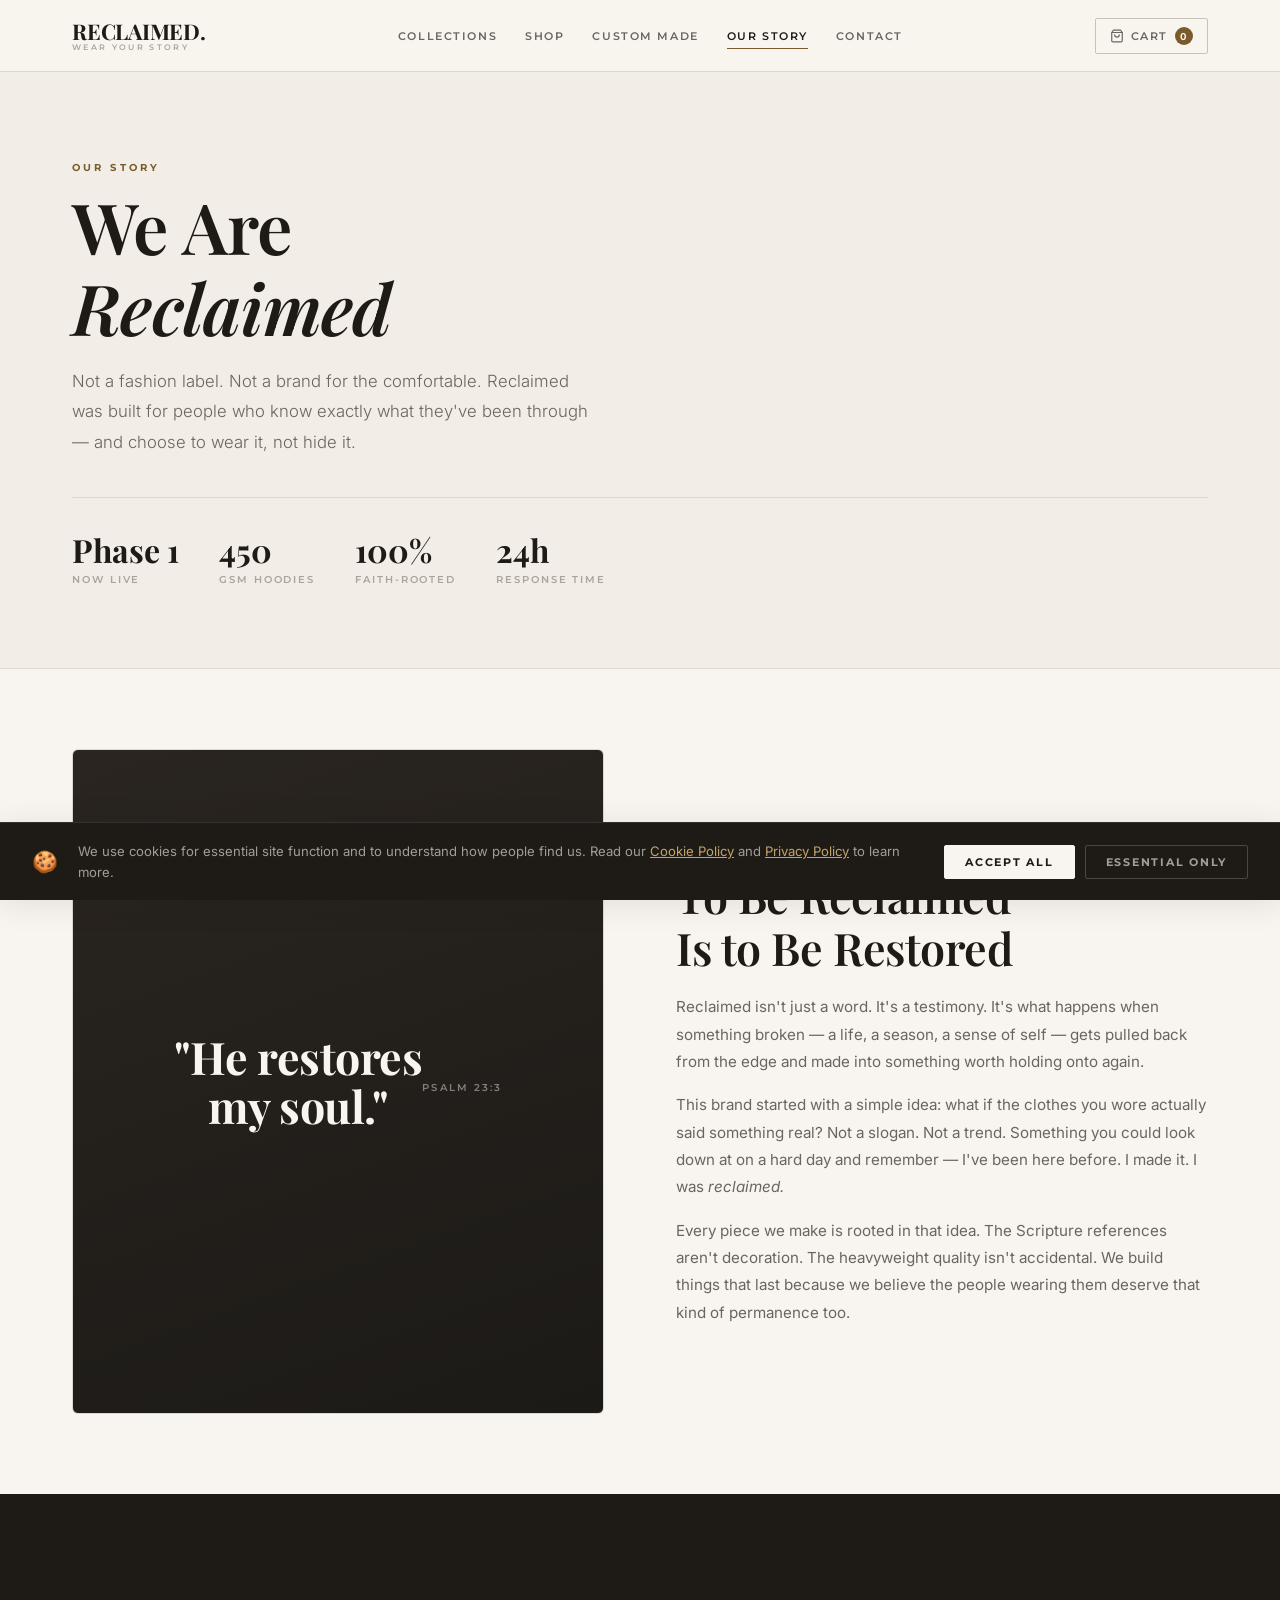
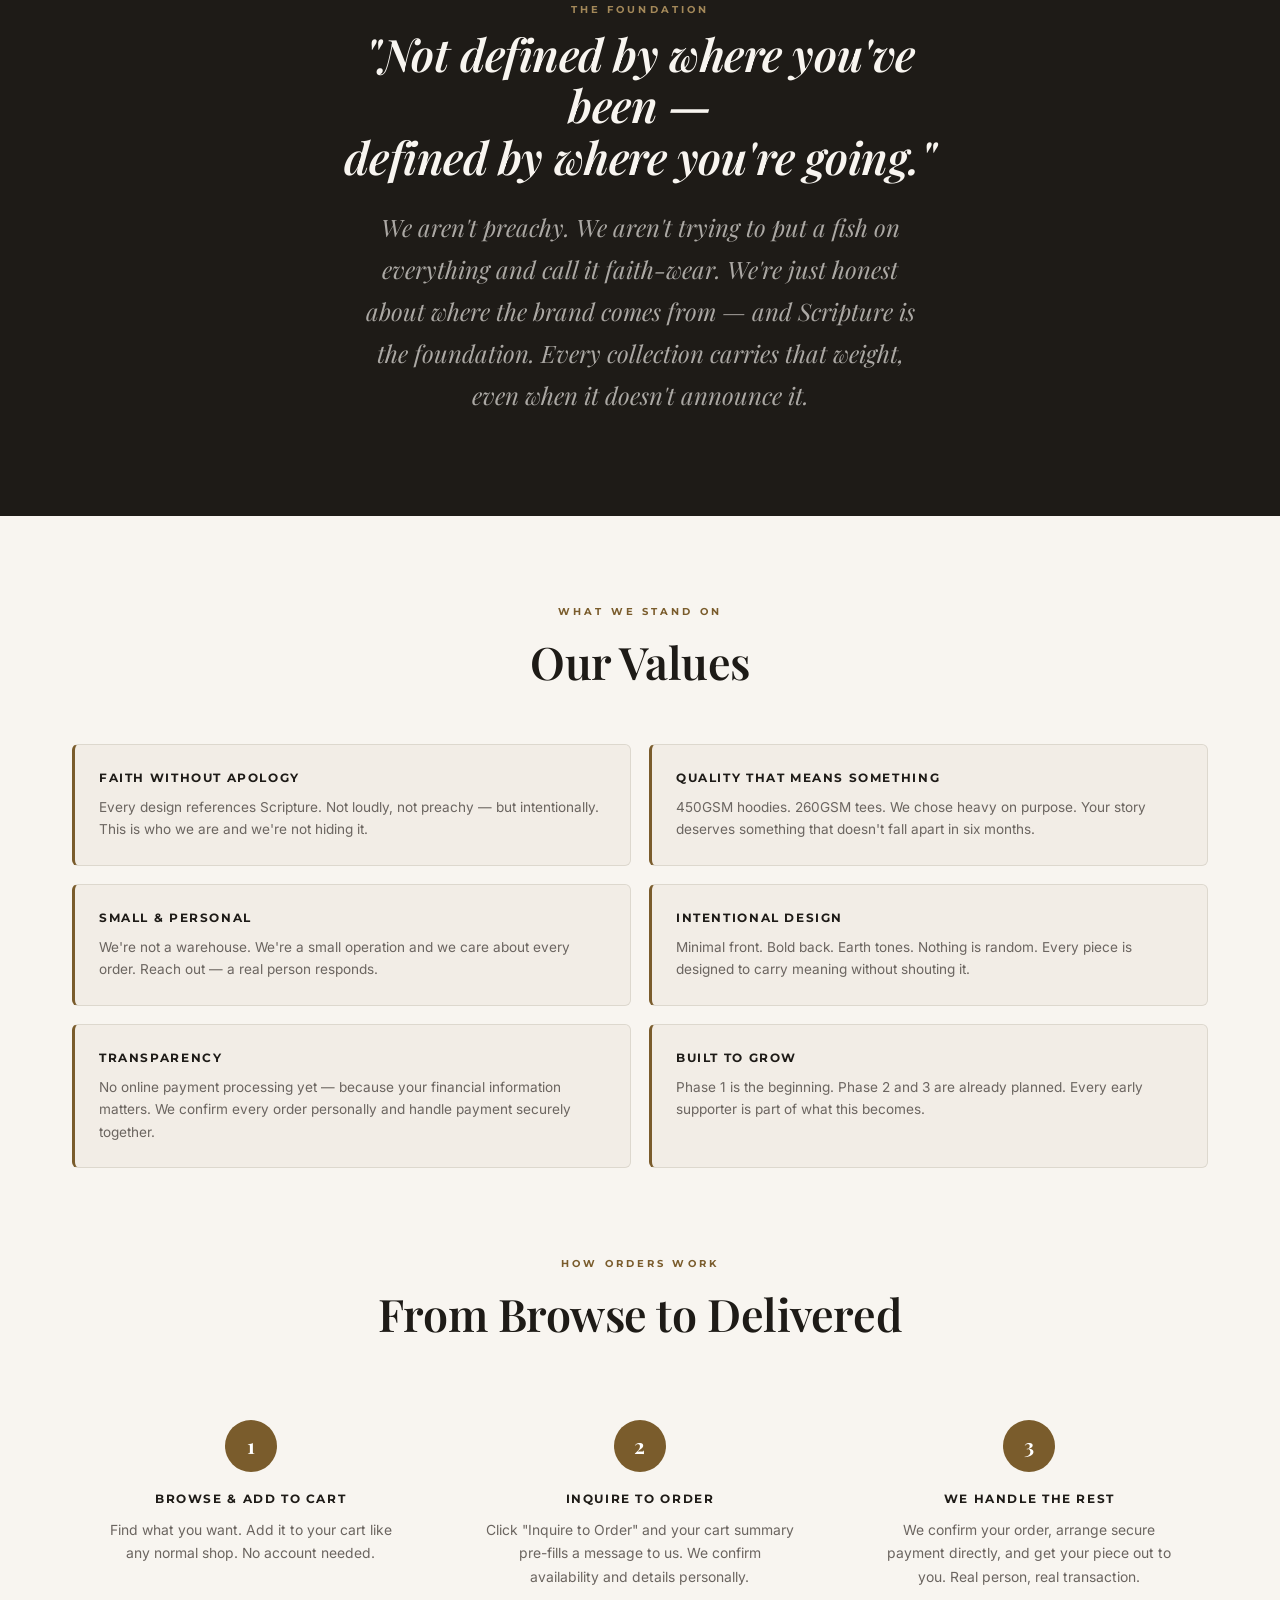
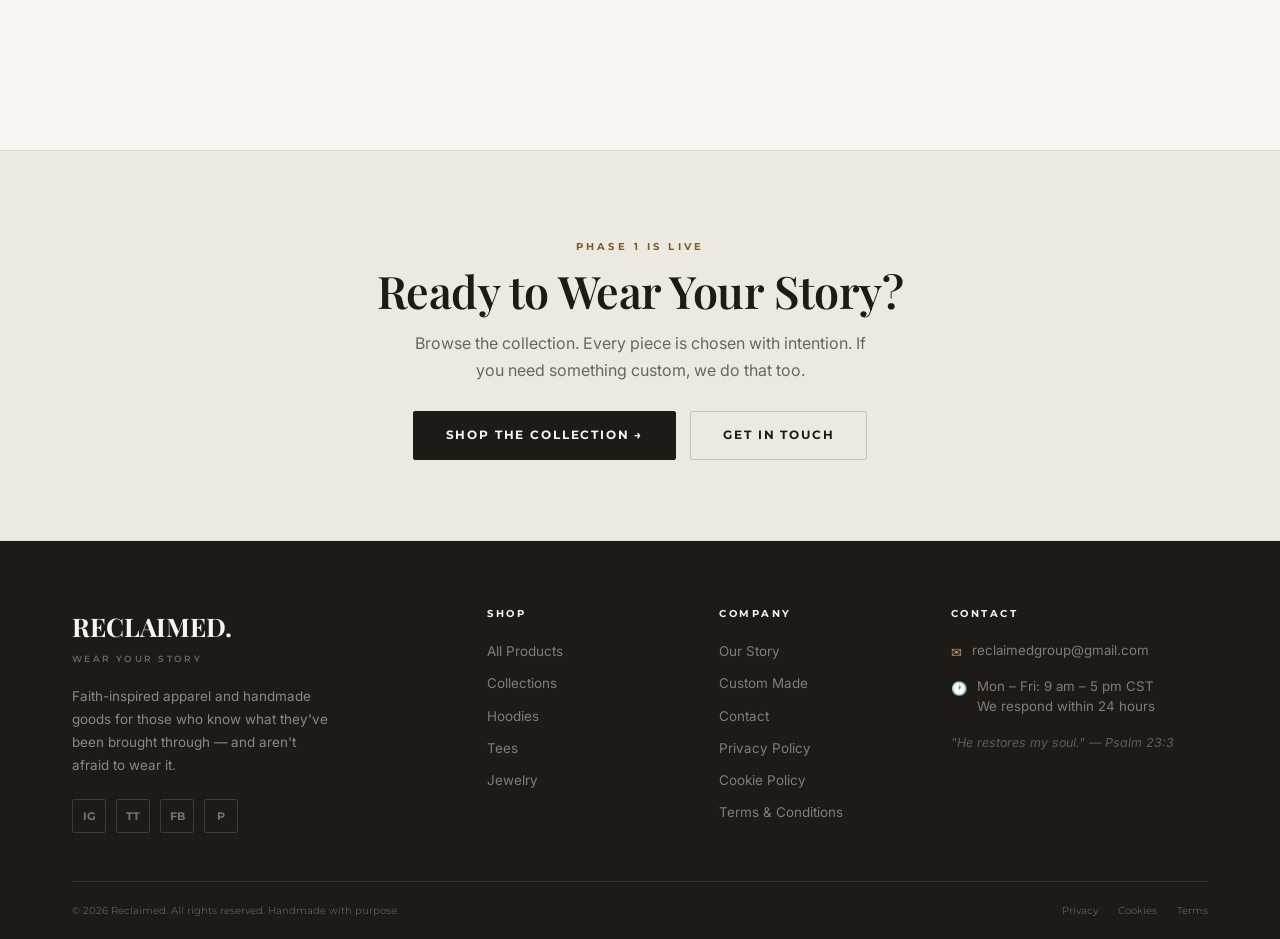
==== commit 041e5a5a: "Rebrand from Reclaimed Co. to Reclaimed, update contact email - Replace all instances of "Reclaimed " ====
--- a/about.html
+++ b/about.html
@@ -3,8 +3,8 @@
 <head>
   <meta charset="UTF-8">
   <meta name="viewport" content="width=device-width, initial-scale=1.0">
-  <meta name="description" content="Our Story — Reclaimed Co. A faith-inspired brand built for people who've been broken, restored, and aren't afraid to show it.">
-  <title>Our Story | Reclaimed Co.</title>
+  <meta name="description" content="Our Story — Reclaimed A faith-inspired brand built for people who've been broken, restored, and aren't afraid to show it.">
+  <title>Our Story | Reclaimed</title>
   <link rel="stylesheet" href="css/styles.css">
 </head>
 <body>
@@ -18,7 +18,7 @@
       <h1>We Are<br><em>Reclaimed</em></h1>
       <p style="font-size:1.05rem;color:var(--text-2);max-width:520px;margin-top:18px;line-height:1.8;font-weight:300">
         Not a fashion label. Not a brand for the comfortable.
-        Reclaimed Co. was built for people who know exactly what they've been through —
+        Reclaimed was built for people who know exactly what they've been through —
         and choose to wear it, not hide it.
       </p>
       <div class="stats-row">
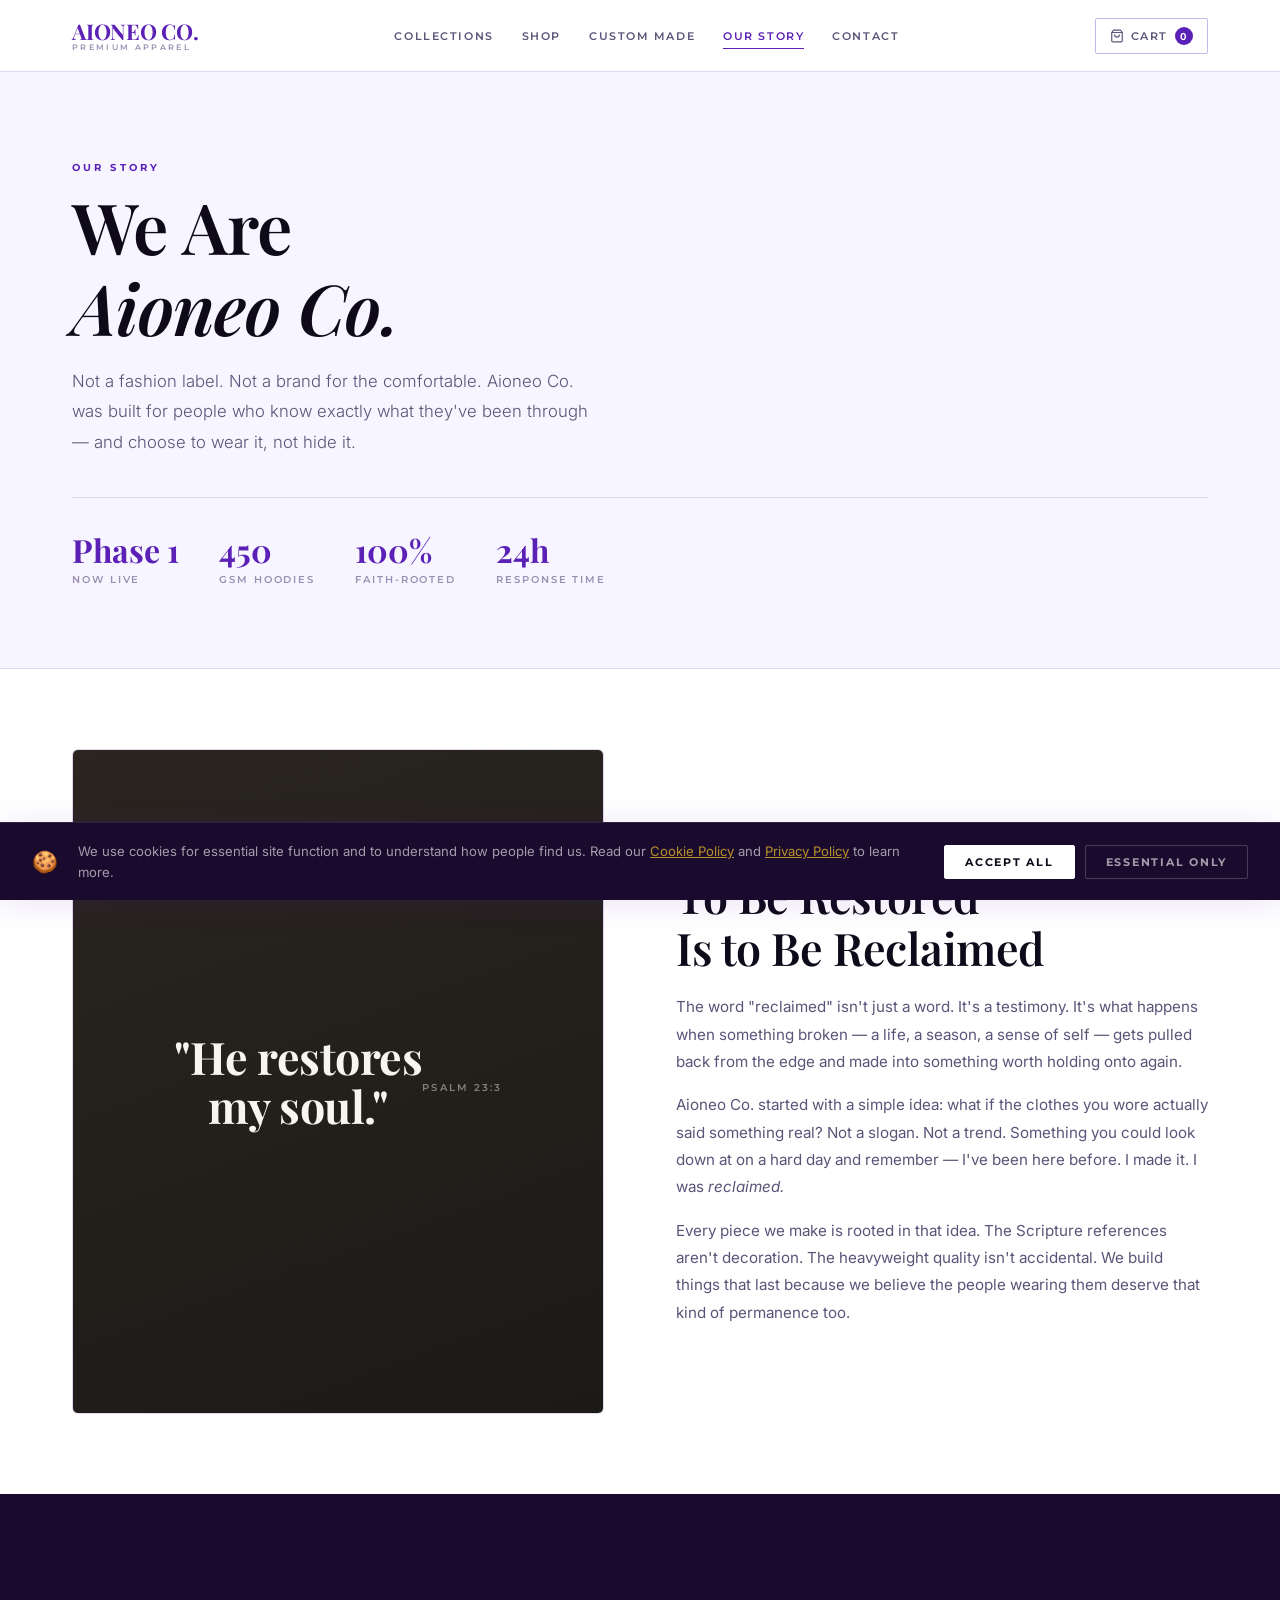
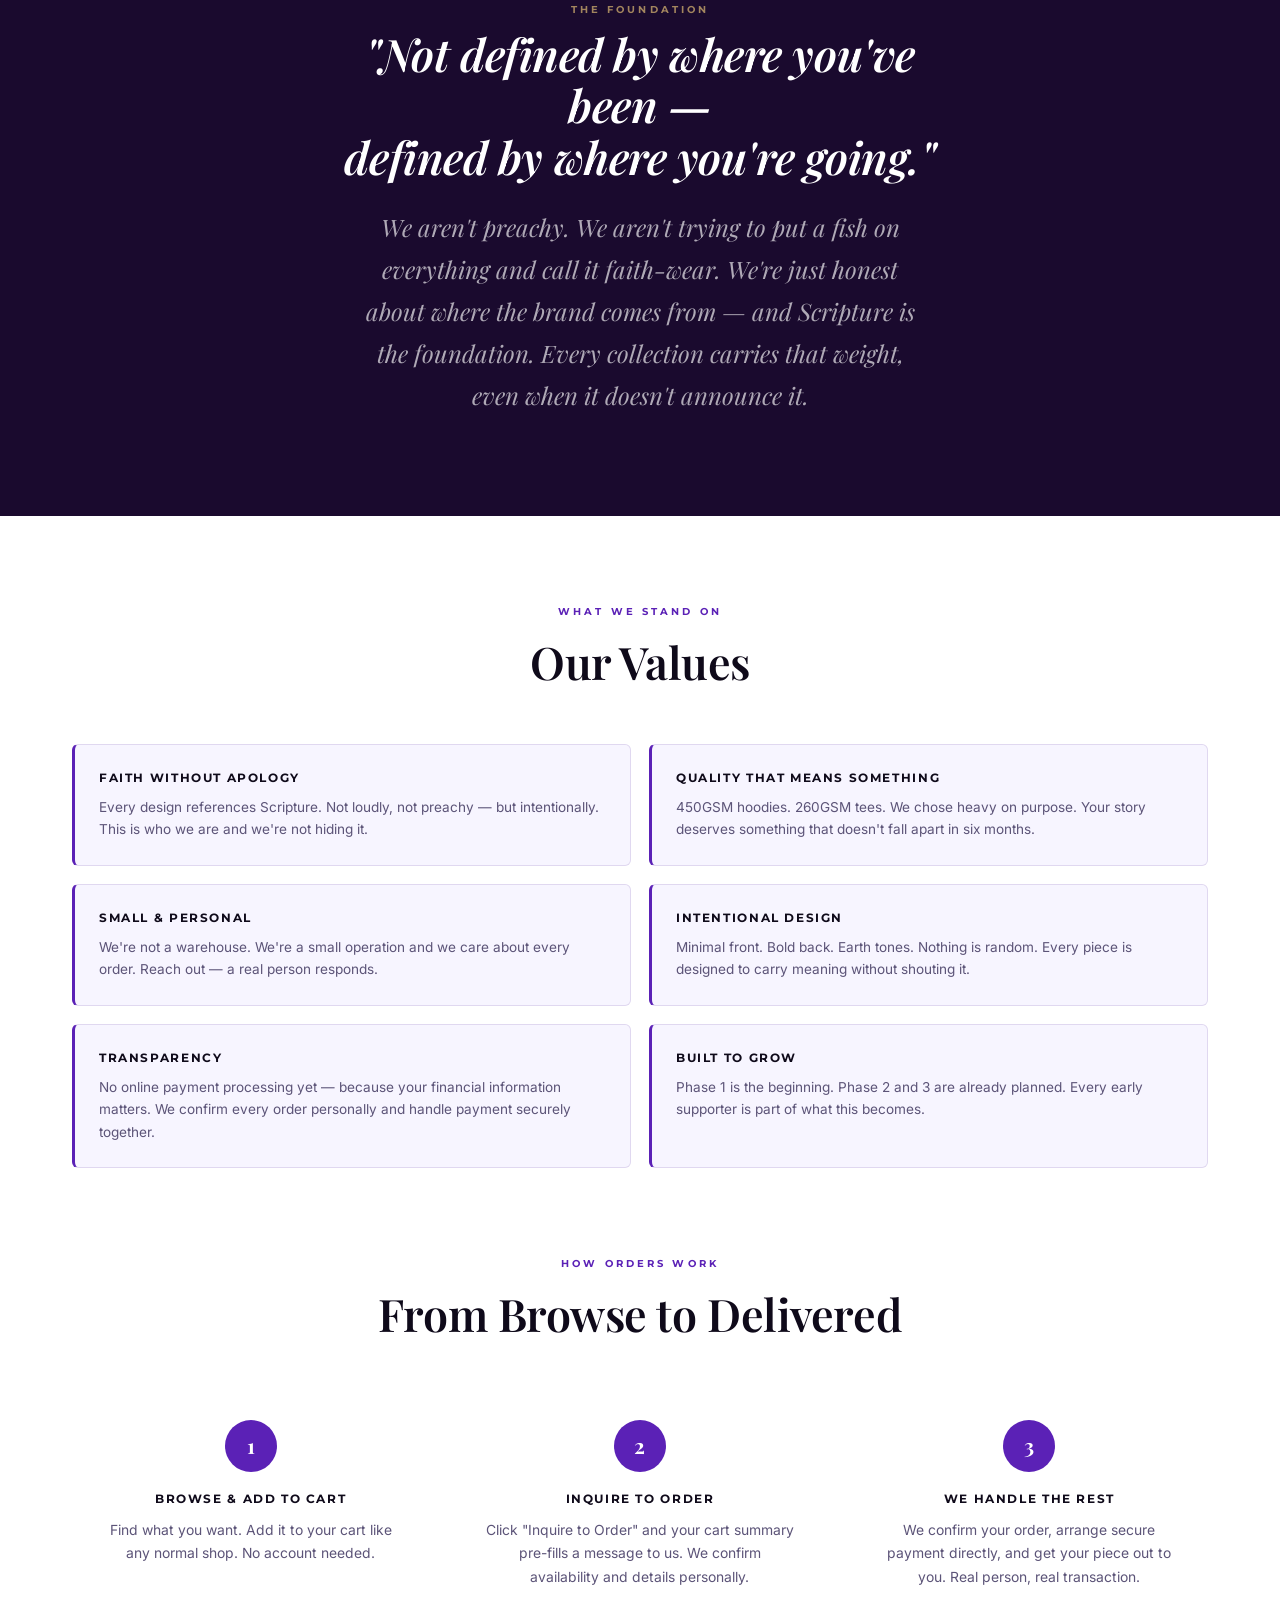
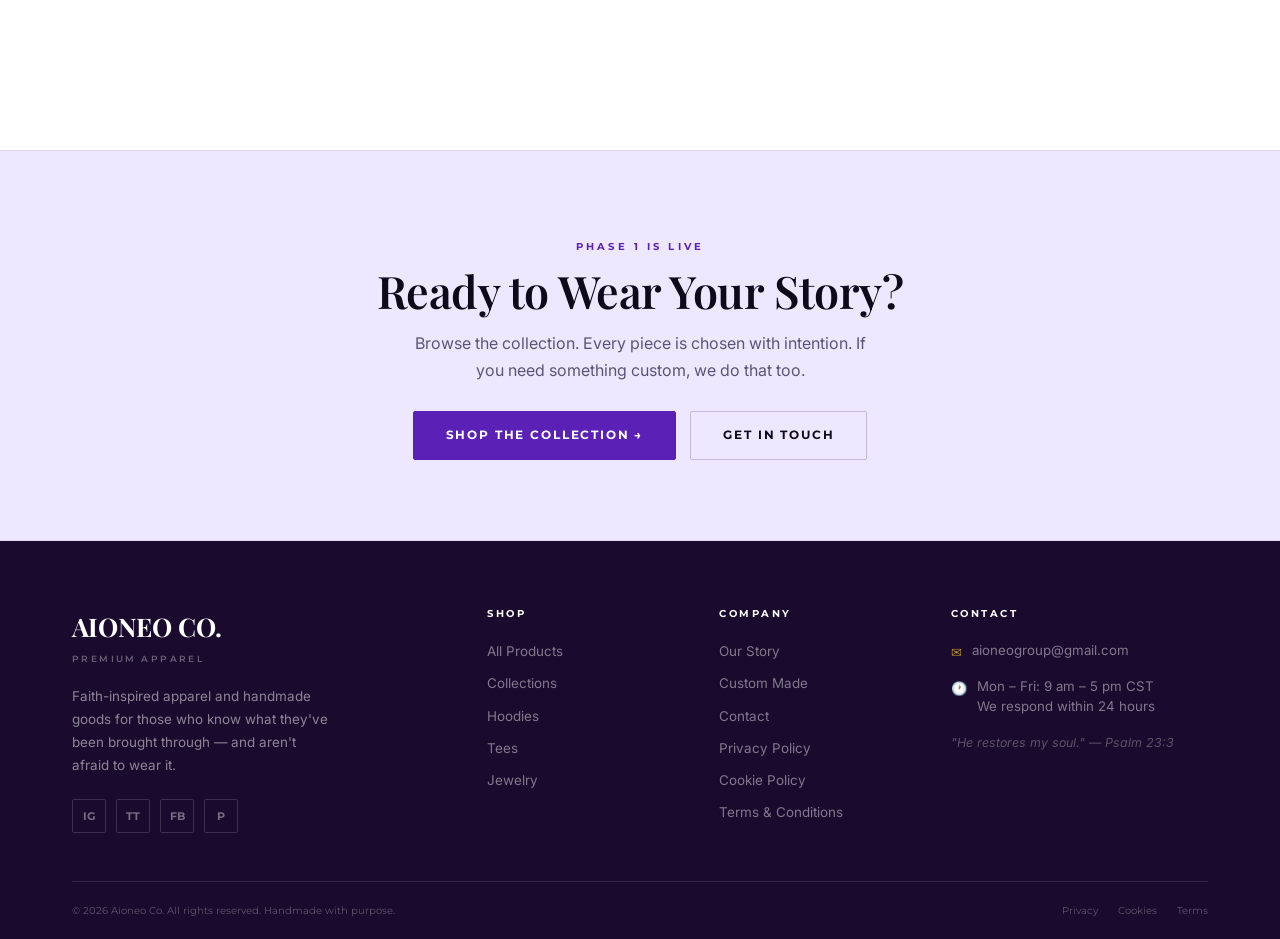
==== commit d348635a: "Rebrand batch 1: index, about, contact, shop — Aioneo Co. + aioneogroup@gmail.com" ====
--- a/about.html
+++ b/about.html
@@ -3,22 +3,22 @@
 <head>
   <meta charset="UTF-8">
   <meta name="viewport" content="width=device-width, initial-scale=1.0">
-  <meta name="description" content="Our Story — Reclaimed A faith-inspired brand built for people who've been broken, restored, and aren't afraid to show it.">
-  <title>Our Story | Reclaimed</title>
+  <meta name="description" content="Our Story — Aioneo Co. A faith-inspired brand built for people who've been broken, restored, and aren't afraid to show it.">
+  <title>Our Story | Aioneo Co.</title>
   <link rel="stylesheet" href="css/styles.css">
 </head>
 <body>
 
   <header id="nav" role="banner"></header>
 
-  <!-- ═══ ABOUT HERO ════════════════════════════════════════ -->
+  <!-- ABOUT HERO -->
   <section class="about-hero">
     <div class="container">
       <div class="eyebrow">Our Story</div>
-      <h1>We Are<br><em>Reclaimed</em></h1>
+      <h1>We Are<br><em>Aioneo Co.</em></h1>
       <p style="font-size:1.05rem;color:var(--text-2);max-width:520px;margin-top:18px;line-height:1.8;font-weight:300">
         Not a fashion label. Not a brand for the comfortable.
-        Reclaimed was built for people who know exactly what they've been through —
+        Aioneo Co. was built for people who know exactly what they've been through —
         and choose to wear it, not hide it.
       </p>
       <div class="stats-row">
@@ -42,7 +42,7 @@
     </div>
   </section>
 
-  <!-- ═══ WHAT DOES RECLAIMED MEAN ════════════════════════ -->
+  <!-- WHAT THE NAME MEANS -->
   <section class="section">
     <div class="container">
       <div class="about-story">
@@ -53,15 +53,15 @@
           </div>
         </div>
         <div>
-          <div class="eyebrow">What Reclaimed Means</div>
-          <h2 style="margin-bottom:20px">To Be Reclaimed<br>Is to Be Restored</h2>
+          <div class="eyebrow">What We Stand For</div>
+          <h2 style="margin-bottom:20px">To Be Restored<br>Is to Be Reclaimed</h2>
           <p style="font-size:.95rem;color:var(--text-2);line-height:1.8;margin-bottom:16px">
-            Reclaimed isn't just a word. It's a testimony. It's what happens when something broken —
+            The word "reclaimed" isn't just a word. It's a testimony. It's what happens when something broken —
             a life, a season, a sense of self — gets pulled back from the edge and made into something
             worth holding onto again.
           </p>
           <p style="font-size:.95rem;color:var(--text-2);line-height:1.8;margin-bottom:16px">
-            This brand started with a simple idea: what if the clothes you wore actually said something real?
+            Aioneo Co. started with a simple idea: what if the clothes you wore actually said something real?
             Not a slogan. Not a trend. Something you could look down at on a hard day and remember — I've been here before.
             I made it. I was <em>reclaimed.</em>
           </p>
@@ -75,7 +75,7 @@
     </div>
   </section>
 
-  <!-- ═══ THE FAITH FOUNDATION ════════════════════════════ -->
+  <!-- THE FAITH FOUNDATION -->
   <div class="mission-block">
     <div class="container">
       <div class="eyebrow" style="color:rgba(196,164,106,.8)">The Foundation</div>
@@ -91,7 +91,7 @@
     </div>
   </div>
 
-  <!-- ═══ OUR VALUES ════════════════════════════════════ -->
+  <!-- OUR VALUES -->
   <section class="section">
     <div class="container">
       <div class="section-header text-center">
@@ -145,7 +145,7 @@
     </div>
   </section>
 
-  <!-- ═══ THE PROCESS ═══════════════════════════════════ -->
+  <!-- THE PROCESS -->
   <section class="section" style="padding-top:0">
     <div class="container">
       <div class="section-header text-center">
@@ -181,7 +181,7 @@
     </div>
   </section>
 
-  <!-- ═══ CTA ════════════════════════════════════════════ -->
+  <!-- CTA -->
   <section class="cta-banner">
     <div class="container">
       <div class="eyebrow">Phase 1 is Live</div>
--- a/css/styles.css
+++ b/css/styles.css
@@ -1,30 +1,30 @@
 @import url('https://fonts.googleapis.com/css2?family=Playfair+Display:ital,wght@0,400;0,500;0,600;0,700;1,400;1,500&family=Montserrat:wght@400;500;600;700&family=Inter:wght@300;400;500;600&display=swap');
 
 /* ============================================================
-   RECLAIMED CO. — Brand Stylesheet
+   AIONEO CO. — Brand Stylesheet
    ============================================================ */
 
 :root {
   /* Core */
-  --bg:        #F8F5F0;
-  --surface:   #F2EDE6;
-  --card:      #EDE9E1;
-  --card-dark: #E4DFD6;
+  --bg:        #FFFFFF;
+  --surface:   #F7F5FF;
+  --card:      #EDE8FF;
+  --card-dark: #E2DAFF;
 
   /* Accent */
-  --brown:     #7A5C2C;
-  --brown-l:   #C4A46A;
-  --olive:     #5C6340;
-  --olive-l:   #8A9462;
+  --brown:     #5B21B6;
+  --brown-l:   #B8922A;
+  --olive:     #7C3AED;
+  --olive-l:   #D4AA4A;
 
   /* Text */
-  --text-1:    #1E1B17;
-  --text-2:    #6B6560;
-  --text-3:    #AAA49C;
+  --text-1:    #0F0A1A;
+  --text-2:    #5C5478;
+  --text-3:    #9990B2;
 
   /* Border */
-  --border:    #DDD8CE;
-  --border-2:  #C8C3BA;
+  --border:    #E0D8F0;
+  --border-2:  #C4B8E8;
 
   /* State */
   --error:     #C0392B;
@@ -41,8 +41,8 @@
   --radius-lg: 6px;
 
   /* Shadows */
-  --shadow:    0 4px 32px rgba(30,27,23,.1);
-  --shadow-sm: 0 2px 12px rgba(30,27,23,.07);
+  --shadow:    0 4px 32px rgba(91,33,182,.12);
+  --shadow-sm: 0 2px 12px rgba(91,33,182,.07);
 
   /* Transitions */
   --t:         0.2s ease;
@@ -117,13 +117,13 @@
 }
 
 .btn-dark {
-  background: var(--text-1);
-  color: var(--bg);
-  border-color: var(--text-1);
+  background: #5B21B6;
+  color: #FFFFFF;
+  border-color: #5B21B6;
 }
 .btn-dark:hover {
-  background: #2E2B26;
-  border-color: #2E2B26;
+  background: #4C1D95;
+  border-color: #4C1D95;
   transform: translateY(-1px);
   box-shadow: var(--shadow);
 }
@@ -134,18 +134,19 @@
   border-color: var(--border-2);
 }
 .btn-outline:hover {
-  border-color: var(--text-1);
+  border-color: var(--brown);
+  color: var(--brown);
   transform: translateY(-1px);
 }
 
 .btn-brown {
   background: var(--brown);
-  color: var(--bg);
+  color: #FFFFFF;
   border-color: var(--brown);
 }
 .btn-brown:hover {
-  background: #6A4E24;
-  border-color: #6A4E24;
+  background: #4C1D95;
+  border-color: #4C1D95;
   transform: translateY(-1px);
   box-shadow: var(--shadow);
 }
@@ -157,7 +158,7 @@
   padding: 10px 22px;
   font-size: .68rem;
 }
-.btn-ghost:hover { background: var(--brown); color: var(--bg); }
+.btn-ghost:hover { background: var(--brown); color: #FFFFFF; }
 
 .btn-sm   { padding: 9px 20px; font-size: .68rem; }
 .btn-full { width: 100%; justify-content: center; }
@@ -166,7 +167,7 @@
 #nav {
   position: fixed; top: 0; left: 0; right: 0; z-index: 1000;
   height: var(--nav-h);
-  background: rgba(248,245,240,.96);
+  background: rgba(255,255,255,.96);
   backdrop-filter: blur(12px);
   border-bottom: 1px solid var(--border);
   transition: all var(--ts);
@@ -182,7 +183,7 @@
   font-family: var(--font-h);
   font-size: 1.35rem; font-weight: 700;
   letter-spacing: -.01em; line-height: 1;
-  color: var(--text-1);
+  color: var(--brown);
 }
 .nav-logo-sub {
   font-family: var(--font-m);
@@ -201,7 +202,7 @@
   content: ''; position: absolute; bottom: -4px; left: 0;
   width: 0; height: 1.5px; background: var(--brown); transition: width var(--t);
 }
-.nav-links a:hover, .nav-links a.active { color: var(--text-1); }
+.nav-links a:hover, .nav-links a.active { color: var(--brown); }
 .nav-links a:hover::after, .nav-links a.active::after { width: 100%; }
 
 .nav-actions { display: flex; align-items: center; gap: 10px; }
@@ -214,12 +215,12 @@
   font-weight: 600; letter-spacing: .14em; text-transform: uppercase;
   transition: all var(--t); cursor: pointer;
 }
-.cart-btn:hover { border-color: var(--text-1); color: var(--text-1); }
+.cart-btn:hover { border-color: var(--brown); color: var(--brown); }
 
 .cart-count {
   display: inline-flex; align-items: center; justify-content: center;
   min-width: 18px; height: 18px; padding: 0 4px;
-  background: var(--brown); color: var(--bg); border-radius: 100px;
+  background: var(--brown); color: #FFFFFF; border-radius: 100px;
   font-size: .6rem; font-weight: 700; font-family: var(--font-b);
 }
 
@@ -252,8 +253,8 @@
 .hero-texture {
   position: absolute; inset: 0;
   background-image:
-    radial-gradient(ellipse at 80% 20%, rgba(90,80,60,.06) 0%, transparent 50%),
-    radial-gradient(ellipse at 10% 90%, rgba(92,99,64,.05) 0%, transparent 40%);
+    radial-gradient(ellipse at 80% 20%, rgba(91,33,182,.06) 0%, transparent 50%),
+    radial-gradient(ellipse at 10% 90%, rgba(124,58,237,.05) 0%, transparent 40%);
 }
 
 .hero-content { position: relative; z-index: 2; max-width: 680px; }
@@ -297,14 +298,14 @@
 
 .hero-accent {
   position: absolute; right: 0; top: 0; bottom: 0; width: 40%;
-  background: linear-gradient(160deg, var(--surface) 0%, var(--card) 100%);
+  background: linear-gradient(160deg, #F0EDFF 0%, #E5E0FF 100%);
   clip-path: polygon(15% 0, 100% 0, 100% 100%, 0 100%);
   display: flex; align-items: center; justify-content: center;
 }
 .hero-accent-text {
   writing-mode: vertical-rl; text-orientation: mixed;
   font-family: var(--font-h); font-size: clamp(3rem, 5vw, 6rem);
-  font-weight: 700; color: rgba(30,27,23,.05);
+  font-weight: 700; color: rgba(91,33,182,.08);
   letter-spacing: .1em; user-select: none;
 }
 
@@ -349,11 +350,11 @@
   border-radius: 2px;
 }
 .badge-new      { background: var(--text-1); color: var(--bg); }
-.badge-seasonal { background: var(--olive);  color: var(--bg); }
-.badge-launch   { background: var(--brown);  color: var(--bg); }
+.badge-seasonal { background: var(--olive);  color: #FFFFFF; }
+.badge-launch   { background: var(--brown);  color: #FFFFFF; }
 
 .product-overlay {
-  position: absolute; inset: 0; background: rgba(30,27,23,.6);
+  position: absolute; inset: 0; background: rgba(15,10,26,.6);
   display: flex; align-items: center; justify-content: center;
   opacity: 0; transition: opacity var(--t); z-index: 4;
 }
@@ -374,7 +375,7 @@
   transition: transform var(--t);
 }
 .swatch:hover { transform: scale(1.2); }
-.swatch.active { border-color: var(--text-1); }
+.swatch.active { border-color: var(--brown); }
 
 /* ── Collection Cards ────────────────────── */
 .collections-grid { display: grid; grid-template-columns: repeat(3, 1fr); gap: 20px; }
@@ -389,26 +390,26 @@
 
 .collection-overlay {
   position: absolute; inset: 0;
-  background: linear-gradient(0deg, rgba(30,27,23,.75) 0%, transparent 55%);
+  background: linear-gradient(0deg, rgba(15,10,26,.75) 0%, transparent 55%);
 }
 .collection-info {
   position: absolute; bottom: 0; left: 0; right: 0;
   padding: 28px 24px;
 }
-.collection-label { font-family: var(--font-m); font-size: .62rem; font-weight: 700; letter-spacing: .24em; text-transform: uppercase; color: rgba(248,245,240,.6); margin-bottom: 6px; }
-.collection-name  { font-family: var(--font-h); font-size: 1.4rem; font-weight: 600; color: var(--bg); margin-bottom: 12px; }
-.collection-link  { font-family: var(--font-m); font-size: .65rem; font-weight: 700; letter-spacing: .16em; text-transform: uppercase; color: var(--bg); display: inline-flex; align-items: center; gap: 6px; border-bottom: 1px solid rgba(248,245,240,.4); padding-bottom: 2px; transition: border-color var(--t); }
-.collection-link:hover { border-color: rgba(248,245,240,.9); }
+.collection-label { font-family: var(--font-m); font-size: .62rem; font-weight: 700; letter-spacing: .24em; text-transform: uppercase; color: rgba(255,255,255,.6); margin-bottom: 6px; }
+.collection-name  { font-family: var(--font-h); font-size: 1.4rem; font-weight: 600; color: #FFFFFF; margin-bottom: 12px; }
+.collection-link  { font-family: var(--font-m); font-size: .65rem; font-weight: 700; letter-spacing: .16em; text-transform: uppercase; color: #FFFFFF; display: inline-flex; align-items: center; gap: 6px; border-bottom: 1px solid rgba(255,255,255,.4); padding-bottom: 2px; transition: border-color var(--t); }
+.collection-link:hover { border-color: rgba(255,255,255,.9); }
 
 /* ── Mission / Feature Block ─────────────── */
 .mission-block {
-  background: var(--text-1); color: var(--bg);
+  background: #1A0A2E; color: #FFFFFF;
   padding: 100px 0; text-align: center;
 }
-.mission-block h2 { color: var(--bg); font-style: italic; }
+.mission-block h2 { color: #FFFFFF; font-style: italic; }
 .mission-verse {
   font-family: var(--font-h); font-style: italic;
-  font-size: clamp(1.1rem, 2vw, 1.5rem); color: rgba(248,245,240,.65);
+  font-size: clamp(1.1rem, 2vw, 1.5rem); color: rgba(255,255,255,.65);
   max-width: 560px; margin: 20px auto 0; line-height: 1.75; font-weight: 400;
 }
 .mission-ref {
@@ -417,7 +418,7 @@
   color: var(--brown-l); margin-top: 16px; display: block;
 }
 
-/* ── Why Reclaimed / Features ────────────── */
+/* ── Why Aioneo Co. / Features ───────────── */
 .features-grid { display: grid; grid-template-columns: repeat(3, 1fr); gap: 32px; }
 
 .feature-item {
@@ -434,21 +435,21 @@
   padding: 32px; background: var(--surface); border: 1px solid var(--border);
   border-radius: var(--radius-lg);
 }
-.stars { color: var(--brown); font-size: .82rem; margin-bottom: 16px; letter-spacing: 2px; }
+.stars { color: var(--brown-l); font-size: .82rem; margin-bottom: 16px; letter-spacing: 2px; }
 .testimonial-text { font-family: var(--font-h); font-style: italic; font-size: .95rem; color: var(--text-2); line-height: 1.75; margin-bottom: 20px; }
 .testimonial-author { display: flex; align-items: center; gap: 12px; }
 .testimonial-avatar {
   width: 38px; height: 38px; border-radius: 50%; flex-shrink: 0;
   background: var(--card-dark); border: 1.5px solid var(--border-2);
   display: flex; align-items: center; justify-content: center;
-  font-family: var(--font-m); font-size: .8rem; font-weight: 700; color: var(--text-2);
+  font-family: var(--font-m); font-size: .8rem; font-weight: 700; color: var(--brown);
 }
 .testimonial-name     { font-family: var(--font-m); font-size: .75rem; font-weight: 700; letter-spacing: .08em; text-transform: uppercase; color: var(--text-1); }
 .testimonial-location { font-size: .72rem; color: var(--text-3); }
 
 /* ── Cart Sidebar ────────────────────────── */
 .cart-overlay {
-  position: fixed; inset: 0; background: rgba(30,27,23,.45);
+  position: fixed; inset: 0; background: rgba(15,10,26,.45);
   z-index: 1100; opacity: 0; pointer-events: none; transition: opacity var(--ts);
 }
 .cart-overlay.open { opacity: 1; pointer-events: all; }
@@ -468,7 +469,7 @@
   background: var(--surface); border: 1px solid var(--border); border-radius: var(--radius);
   color: var(--text-2); font-size: 1.1rem; transition: all var(--t);
 }
-.cart-close:hover { border-color: var(--text-1); color: var(--text-1); }
+.cart-close:hover { border-color: var(--brown); color: var(--brown); }
 
 .cart-items { flex: 1; overflow-y: auto; padding: 12px 20px; }
 
@@ -493,7 +494,7 @@
   background: var(--surface); border: 1px solid var(--border); border-radius: 2px;
   color: var(--text-1); font-size: 1rem; line-height: 1; transition: all var(--t);
 }
-.qty-btn:hover { border-color: var(--text-1); }
+.qty-btn:hover { border-color: var(--brown); }
 .qty-num { font-size: .82rem; min-width: 20px; text-align: center; font-family: var(--font-m); font-weight: 600; }
 .cart-item-remove { align-self: flex-start; color: var(--text-3); font-size: .8rem; transition: color var(--t); padding: 2px; }
 .cart-item-remove:hover { color: var(--error); }
@@ -523,7 +524,7 @@
 .form-textarea { min-height: 140px; resize: vertical; }
 .form-select {
   appearance: none; cursor: pointer;
-  background-image: url("data:image/svg+xml,%3Csvg xmlns='http://www.w3.org/2000/svg' width='12' height='8'%3E%3Cpath d='M1 1l5 5 5-5' stroke='%23999' stroke-width='1.5' fill='none' stroke-linecap='round'/%3E%3C/svg%3E");
+  background-image: url("data:image/svg+xml,%3Csvg xmlns='http://www.w3.org/2000/svg' width='12' height='8'%3E%3Cpath d='M1 1l5 5 5-5' stroke='%239990B2' stroke-width='1.5' fill='none' stroke-linecap='round'/%3E%3C/svg%3E");
   background-repeat: no-repeat; background-position: right 15px center;
   padding-right: 36px;
 }
@@ -537,12 +538,12 @@
   flex-shrink: 0; margin-top: 1px; transition: all var(--t); background: var(--bg);
 }
 .form-check input[type="checkbox"]:checked + .check-box { background: var(--brown); border-color: var(--brown); }
-.form-check input[type="checkbox"]:checked + .check-box::after { content: '✓'; font-size: .68rem; color: var(--bg); font-weight: 700; }
+.form-check input[type="checkbox"]:checked + .check-box::after { content: '✓'; font-size: .68rem; color: #FFFFFF; font-weight: 700; }
 .check-text { font-size: .83rem; color: var(--text-2); line-height: 1.55; }
 .check-text a { color: var(--brown); text-decoration: underline; }
 
 .policy-box {
-  background: rgba(122,92,44,.06); border: 1px solid rgba(122,92,44,.22);
+  background: rgba(91,33,182,.06); border: 1px solid rgba(91,33,182,.22);
   border-radius: var(--radius-lg); padding: 18px 22px; margin-bottom: 22px;
   display: flex; gap: 12px; align-items: flex-start;
 }
@@ -576,15 +577,15 @@
   font-weight: 600; letter-spacing: .12em; text-transform: uppercase; color: var(--text-2);
   cursor: pointer; transition: all var(--t);
 }
-.filter-tag:hover { border-color: var(--text-1); color: var(--text-1); }
-.filter-tag.active { background: var(--text-1); border-color: var(--text-1); color: var(--bg); }
+.filter-tag:hover { border-color: var(--brown); color: var(--brown); }
+.filter-tag.active { background: var(--brown); border-color: var(--brown); color: #FFFFFF; }
 .sort-select {
   margin-left: auto; padding: 7px 32px 7px 14px;
   background: transparent; border: 1.5px solid var(--border); border-radius: var(--radius);
   color: var(--text-2); font-family: var(--font-m); font-size: .65rem;
   font-weight: 600; letter-spacing: .12em; text-transform: uppercase;
   outline: none; cursor: pointer; appearance: none;
-  background-image: url("data:image/svg+xml,%3Csvg xmlns='http://www.w3.org/2000/svg' width='12' height='8'%3E%3Cpath d='M1 1l5 5 5-5' stroke='%23999' stroke-width='1.5' fill='none' stroke-linecap='round'/%3E%3C/svg%3E");
+  background-image: url("data:image/svg+xml,%3Csvg xmlns='http://www.w3.org/2000/svg' width='12' height='8'%3E%3Cpath d='M1 1l5 5 5-5' stroke='%239990B2' stroke-width='1.5' fill='none' stroke-linecap='round'/%3E%3C/svg%3E");
   background-repeat: no-repeat; background-position: right 10px center;
 }
 
@@ -594,7 +595,7 @@
 .product-detail-main-img { aspect-ratio: 3/4; border-radius: var(--radius-lg); overflow: hidden; border: 1px solid var(--border); }
 .product-detail-thumbs { display: grid; grid-template-columns: repeat(4, 1fr); gap: 8px; margin-top: 10px; }
 .detail-thumb { aspect-ratio: 1; border-radius: var(--radius); overflow: hidden; border: 1.5px solid var(--border); cursor: pointer; transition: border-color var(--t); }
-.detail-thumb.active, .detail-thumb:hover { border-color: var(--text-1); }
+.detail-thumb.active, .detail-thumb:hover { border-color: var(--brown); }
 
 .product-detail-sticky { position: sticky; top: calc(var(--nav-h) + 24px); }
 .product-detail-col  { font-family: var(--font-m); font-size: .6rem; font-weight: 700; letter-spacing: .24em; text-transform: uppercase; color: var(--brown); margin-bottom: 8px; }
@@ -635,7 +636,7 @@
 /* ── Stats Row ───────────────────────────── */
 .stats-row { display: flex; gap: 40px; flex-wrap: wrap; margin-top: 40px; padding-top: 36px; border-top: 1px solid var(--border); }
 .stat-item {}
-.stat-num { font-family: var(--font-h); font-size: 2rem; font-weight: 700; color: var(--text-1); line-height: 1; margin-bottom: 6px; }
+.stat-num { font-family: var(--font-h); font-size: 2rem; font-weight: 700; color: var(--brown); line-height: 1; margin-bottom: 6px; }
 .stat-label { font-family: var(--font-m); font-size: .6rem; font-weight: 600; letter-spacing: .2em; text-transform: uppercase; color: var(--text-3); }
 
 /* ── Process Steps ───────────────────────── */
@@ -666,66 +667,66 @@
 .coming-soon-desc  { font-size: .88rem; color: var(--text-3); }
 
 /* ── Footer ──────────────────────────────── */
-#footer { background: var(--text-1); padding: 64px 0 0; }
-.footer-grid { display: grid; grid-template-columns: 2fr 1fr 1fr 1.4fr; gap: 48px; padding-bottom: 48px; border-bottom: 1px solid rgba(248,245,240,.1); }
-
-.footer-logo { font-family: var(--font-h); font-size: 1.6rem; font-weight: 700; color: var(--bg); margin-bottom: 4px; }
-.footer-tagline { font-family: var(--font-m); font-size: .58rem; font-weight: 600; letter-spacing: .26em; text-transform: uppercase; color: rgba(248,245,240,.35); margin-bottom: 18px; }
-.footer-desc { font-size: .84rem; color: rgba(248,245,240,.5); line-height: 1.72; max-width: 260px; }
+#footer { background: #1A0A2E; padding: 64px 0 0; }
+.footer-grid { display: grid; grid-template-columns: 2fr 1fr 1fr 1.4fr; gap: 48px; padding-bottom: 48px; border-bottom: 1px solid rgba(255,255,255,.1); }
+
+.footer-logo { font-family: var(--font-h); font-size: 1.6rem; font-weight: 700; color: #FFFFFF; margin-bottom: 4px; }
+.footer-tagline { font-family: var(--font-m); font-size: .58rem; font-weight: 600; letter-spacing: .26em; text-transform: uppercase; color: rgba(255,255,255,.35); margin-bottom: 18px; }
+.footer-desc { font-size: .84rem; color: rgba(255,255,255,.5); line-height: 1.72; max-width: 260px; }
 .footer-social { display: flex; gap: 10px; margin-top: 22px; }
 .social-link {
   width: 34px; height: 34px; display: flex; align-items: center; justify-content: center;
-  border: 1px solid rgba(248,245,240,.15); border-radius: var(--radius); color: rgba(248,245,240,.4);
+  border: 1px solid rgba(255,255,255,.15); border-radius: var(--radius); color: rgba(255,255,255,.4);
   font-family: var(--font-m); font-size: .7rem; font-weight: 700; transition: all var(--t);
 }
-.social-link:hover { border-color: rgba(248,245,240,.5); color: var(--bg); }
-
-.footer-heading { font-family: var(--font-m); font-size: .65rem; font-weight: 700; letter-spacing: .24em; text-transform: uppercase; color: var(--bg); margin-bottom: 18px; }
+.social-link:hover { border-color: rgba(255,255,255,.5); color: #FFFFFF; }
+
+.footer-heading { font-family: var(--font-m); font-size: .65rem; font-weight: 700; letter-spacing: .24em; text-transform: uppercase; color: #FFFFFF; margin-bottom: 18px; }
 .footer-links { display: flex; flex-direction: column; gap: 10px; }
-.footer-links a { font-size: .84rem; color: rgba(248,245,240,.45); transition: color var(--t); }
-.footer-links a:hover { color: var(--bg); }
+.footer-links a { font-size: .84rem; color: rgba(255,255,255,.45); transition: color var(--t); }
+.footer-links a:hover { color: #FFFFFF; }
 
 .footer-contact-row { display: flex; gap: 10px; align-items: flex-start; margin-bottom: 12px; }
 .footer-contact-icon { color: var(--brown-l); font-size: .82rem; flex-shrink: 0; margin-top: 2px; }
-.footer-contact-text { font-size: .83rem; color: rgba(248,245,240,.45); line-height: 1.55; }
+.footer-contact-text { font-size: .83rem; color: rgba(255,255,255,.45); line-height: 1.55; }
 
 .footer-bottom { padding: 20px 0; display: flex; align-items: center; justify-content: space-between; flex-wrap: wrap; gap: 10px; }
-.footer-copy  { font-family: var(--font-m); font-size: .65rem; color: rgba(248,245,240,.3); }
+.footer-copy  { font-family: var(--font-m); font-size: .65rem; color: rgba(255,255,255,.3); }
 .footer-legal { display: flex; gap: 20px; }
-.footer-legal a { font-family: var(--font-m); font-size: .65rem; color: rgba(248,245,240,.3); transition: color var(--t); }
-.footer-legal a:hover { color: rgba(248,245,240,.7); }
+.footer-legal a { font-family: var(--font-m); font-size: .65rem; color: rgba(255,255,255,.3); transition: color var(--t); }
+.footer-legal a:hover { color: rgba(255,255,255,.7); }
 
 /* ── Cookie Banner ───────────────────────── */
 .cookie-banner {
   position: fixed; bottom: 0; left: 0; right: 0; z-index: 2000;
-  background: var(--text-1); border-top: 1px solid rgba(248,245,240,.1);
+  background: #1A0A2E; border-top: 1px solid rgba(255,255,255,.1);
   padding: 18px 32px; display: flex; align-items: center; gap: 20px; flex-wrap: wrap;
   transform: translateY(100%); transition: transform var(--ts); box-shadow: var(--shadow);
 }
 .cookie-banner.visible { transform: translateY(0); }
 .cookie-icon  { font-size: 1.3rem; flex-shrink: 0; }
-.cookie-text  { flex: 1; min-width: 200px; font-size: .82rem; color: rgba(248,245,240,.6); line-height: 1.55; }
+.cookie-text  { flex: 1; min-width: 200px; font-size: .82rem; color: rgba(255,255,255,.6); line-height: 1.55; }
 .cookie-text a { color: var(--brown-l); text-decoration: underline; }
 .cookie-actions { display: flex; gap: 10px; flex-wrap: wrap; }
 .cookie-actions .btn { background: var(--bg); color: var(--text-1); border-color: var(--bg); }
 .cookie-actions .btn:hover { background: var(--surface); border-color: var(--surface); }
-.cookie-actions .btn-outline { background: transparent; color: rgba(248,245,240,.6); border-color: rgba(248,245,240,.2); }
-.cookie-actions .btn-outline:hover { color: var(--bg); border-color: rgba(248,245,240,.5); }
+.cookie-actions .btn-outline { background: transparent; color: rgba(255,255,255,.6); border-color: rgba(255,255,255,.2); }
+.cookie-actions .btn-outline:hover { color: #FFFFFF; border-color: rgba(255,255,255,.5); }
 
 /* ── Toast ───────────────────────────────── */
 .toast {
   position: fixed; bottom: 24px; right: 24px; z-index: 3000;
-  background: var(--text-1); border: 1px solid rgba(248,245,240,.15); border-radius: var(--radius-lg);
+  background: #1A0A2E; border: 1px solid rgba(255,255,255,.15); border-radius: var(--radius-lg);
   padding: 14px 18px; display: flex; align-items: center; gap: 10px;
   min-width: 260px; max-width: 340px; box-shadow: var(--shadow);
   transform: translateY(80px); opacity: 0; transition: all var(--ts);
-  color: var(--bg);
+  color: #FFFFFF;
 }
 .toast.show { transform: translateY(0); opacity: 1; }
 .toast-icon  { color: var(--brown-l); font-size: 1rem; }
 .toast-msg   { font-size: .84rem; flex: 1; }
-.toast-close { color: rgba(248,245,240,.35); font-size: 1rem; padding: 2px; transition: color var(--t); }
-.toast-close:hover { color: var(--bg); }
+.toast-close { color: rgba(255,255,255,.35); font-size: 1rem; padding: 2px; transition: color var(--t); }
+.toast-close:hover { color: #FFFFFF; }
 
 /* ── Legal Pages ─────────────────────────── */
 .legal-wrap { max-width: 800px; margin: 0 auto; padding: calc(var(--nav-h) + 60px) 32px 100px; }
